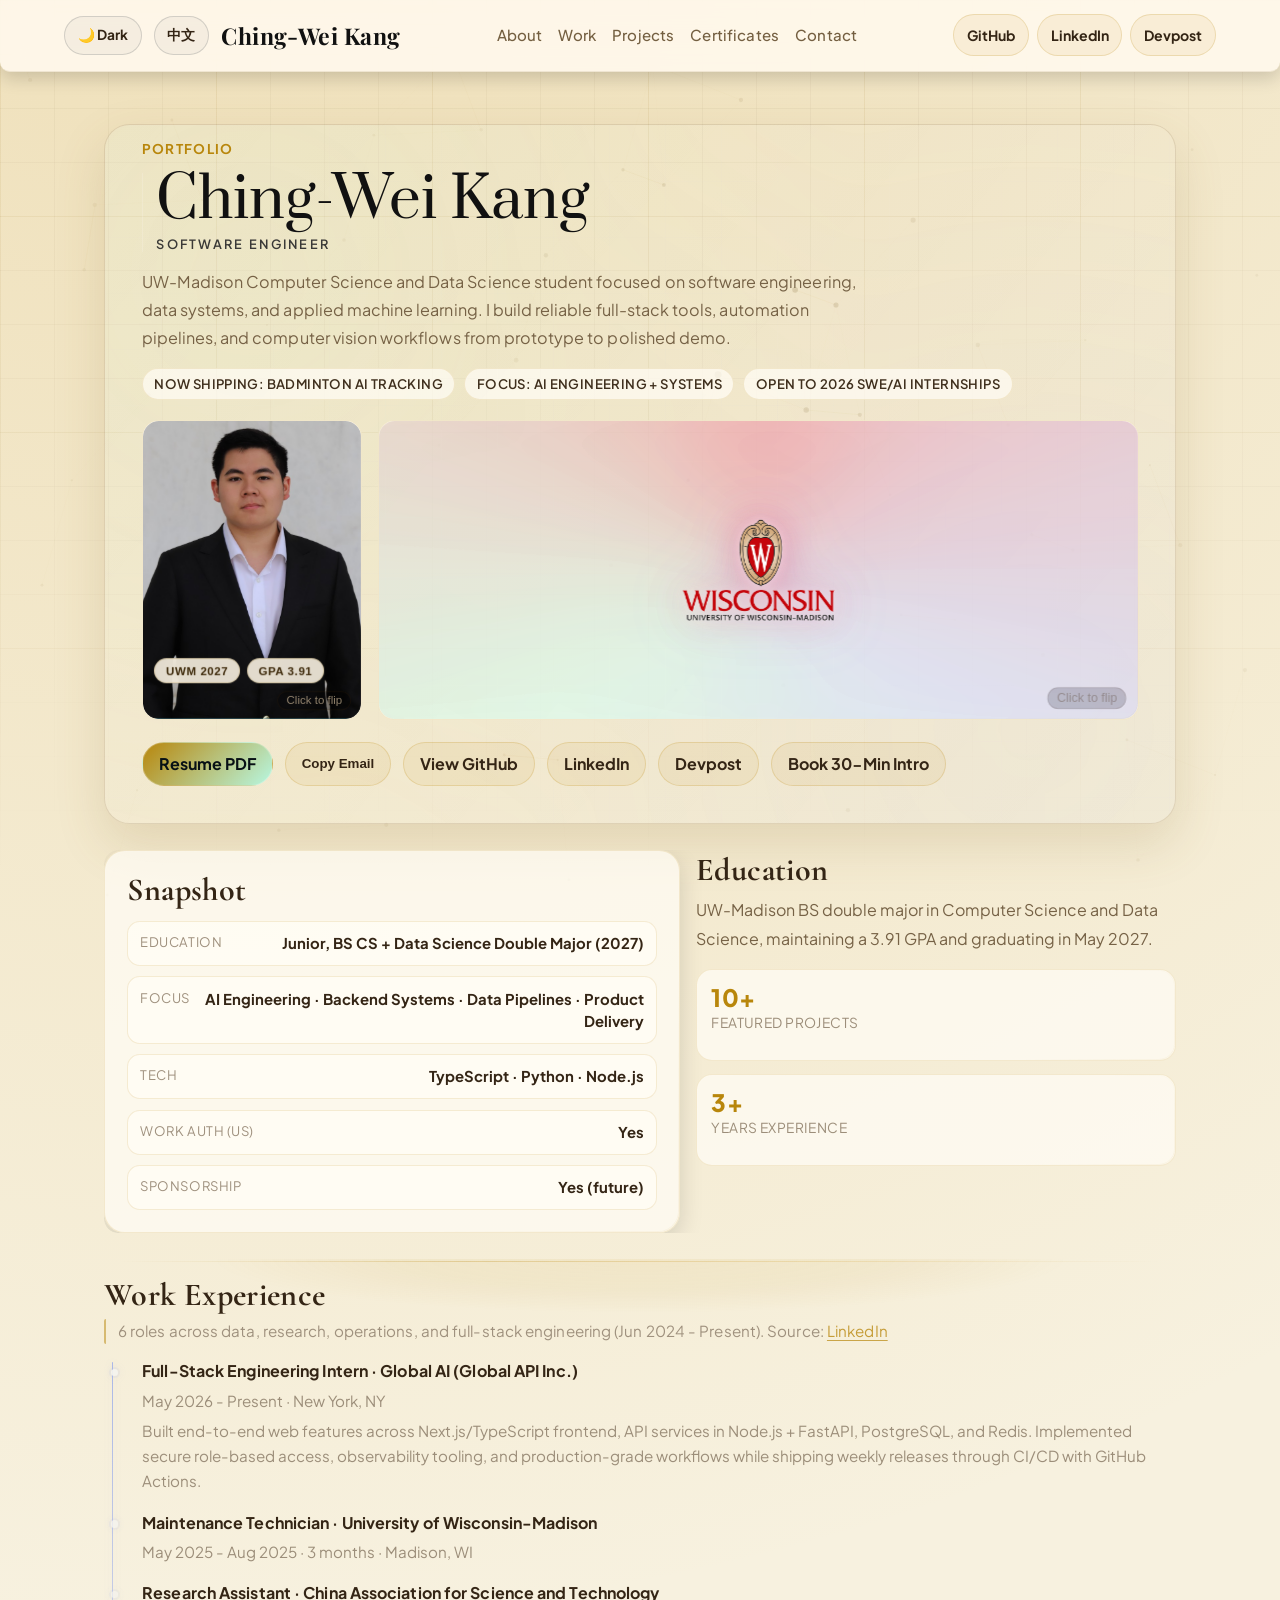
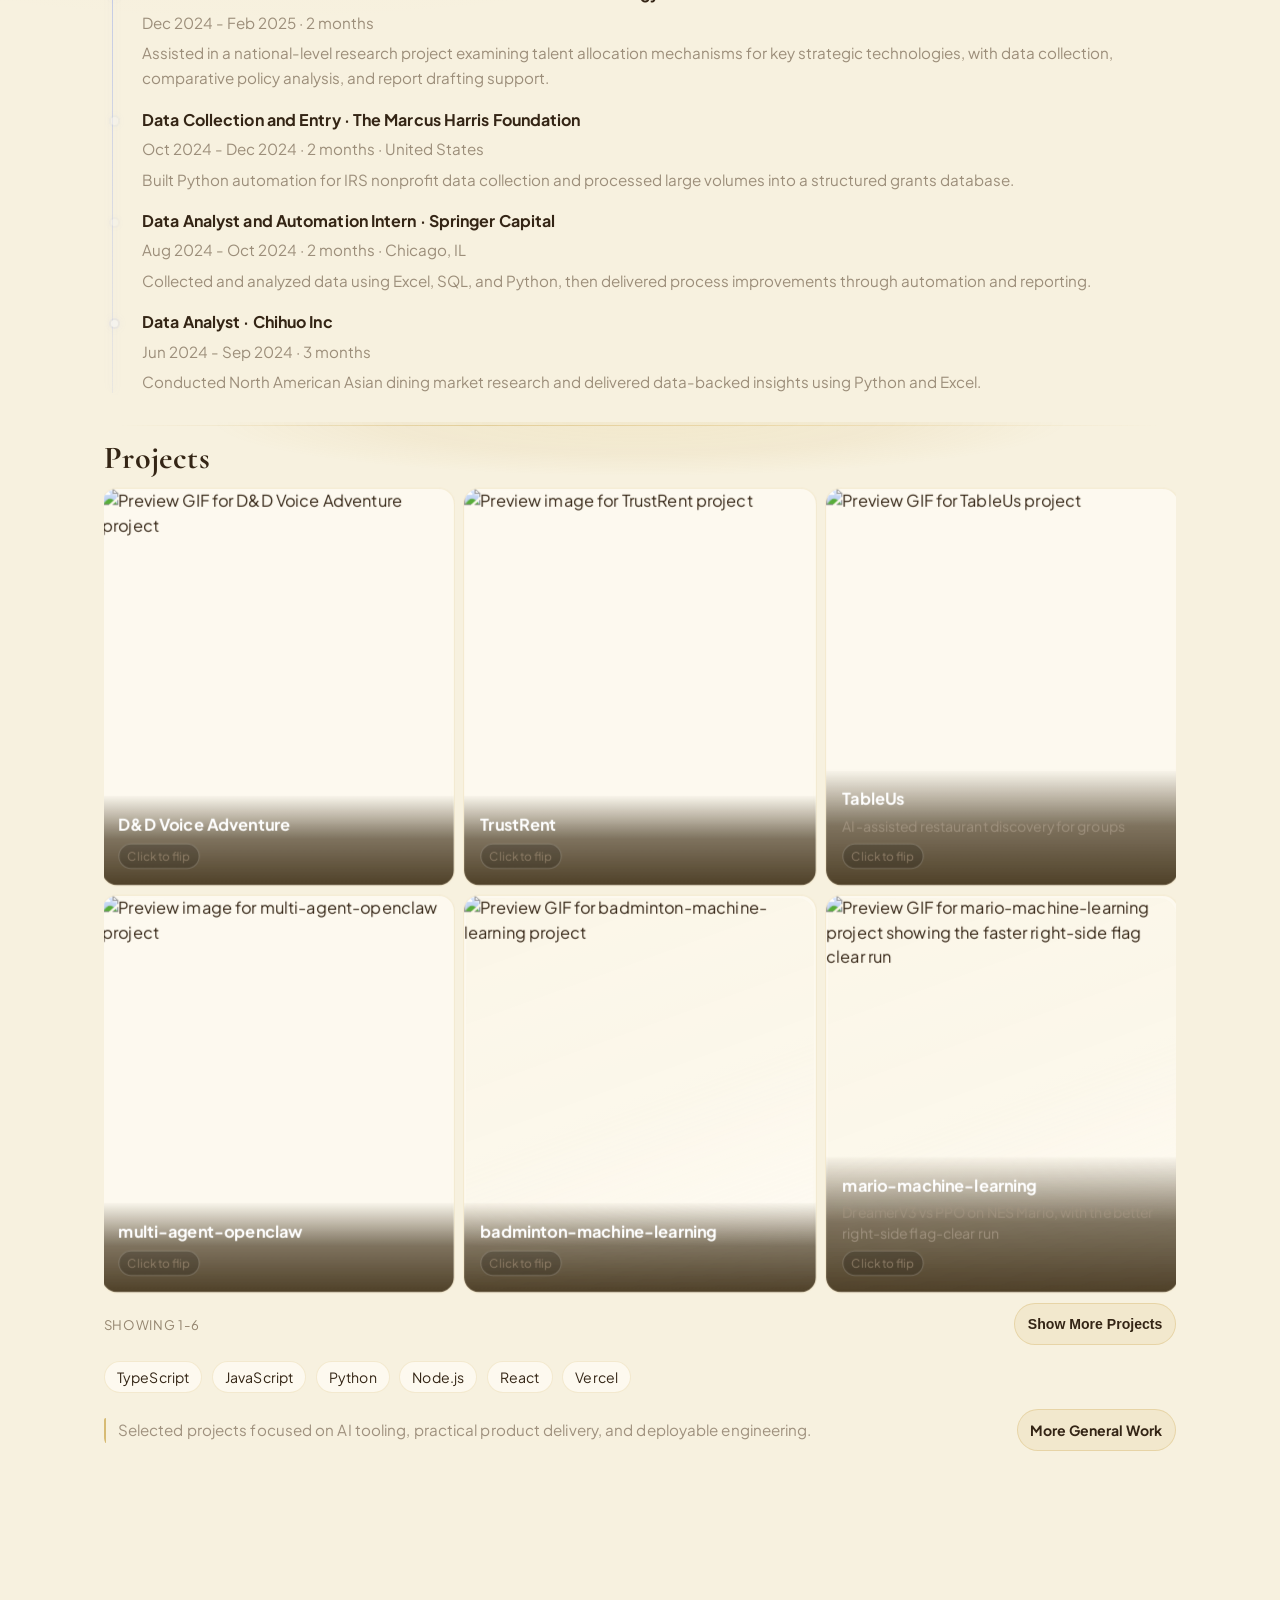
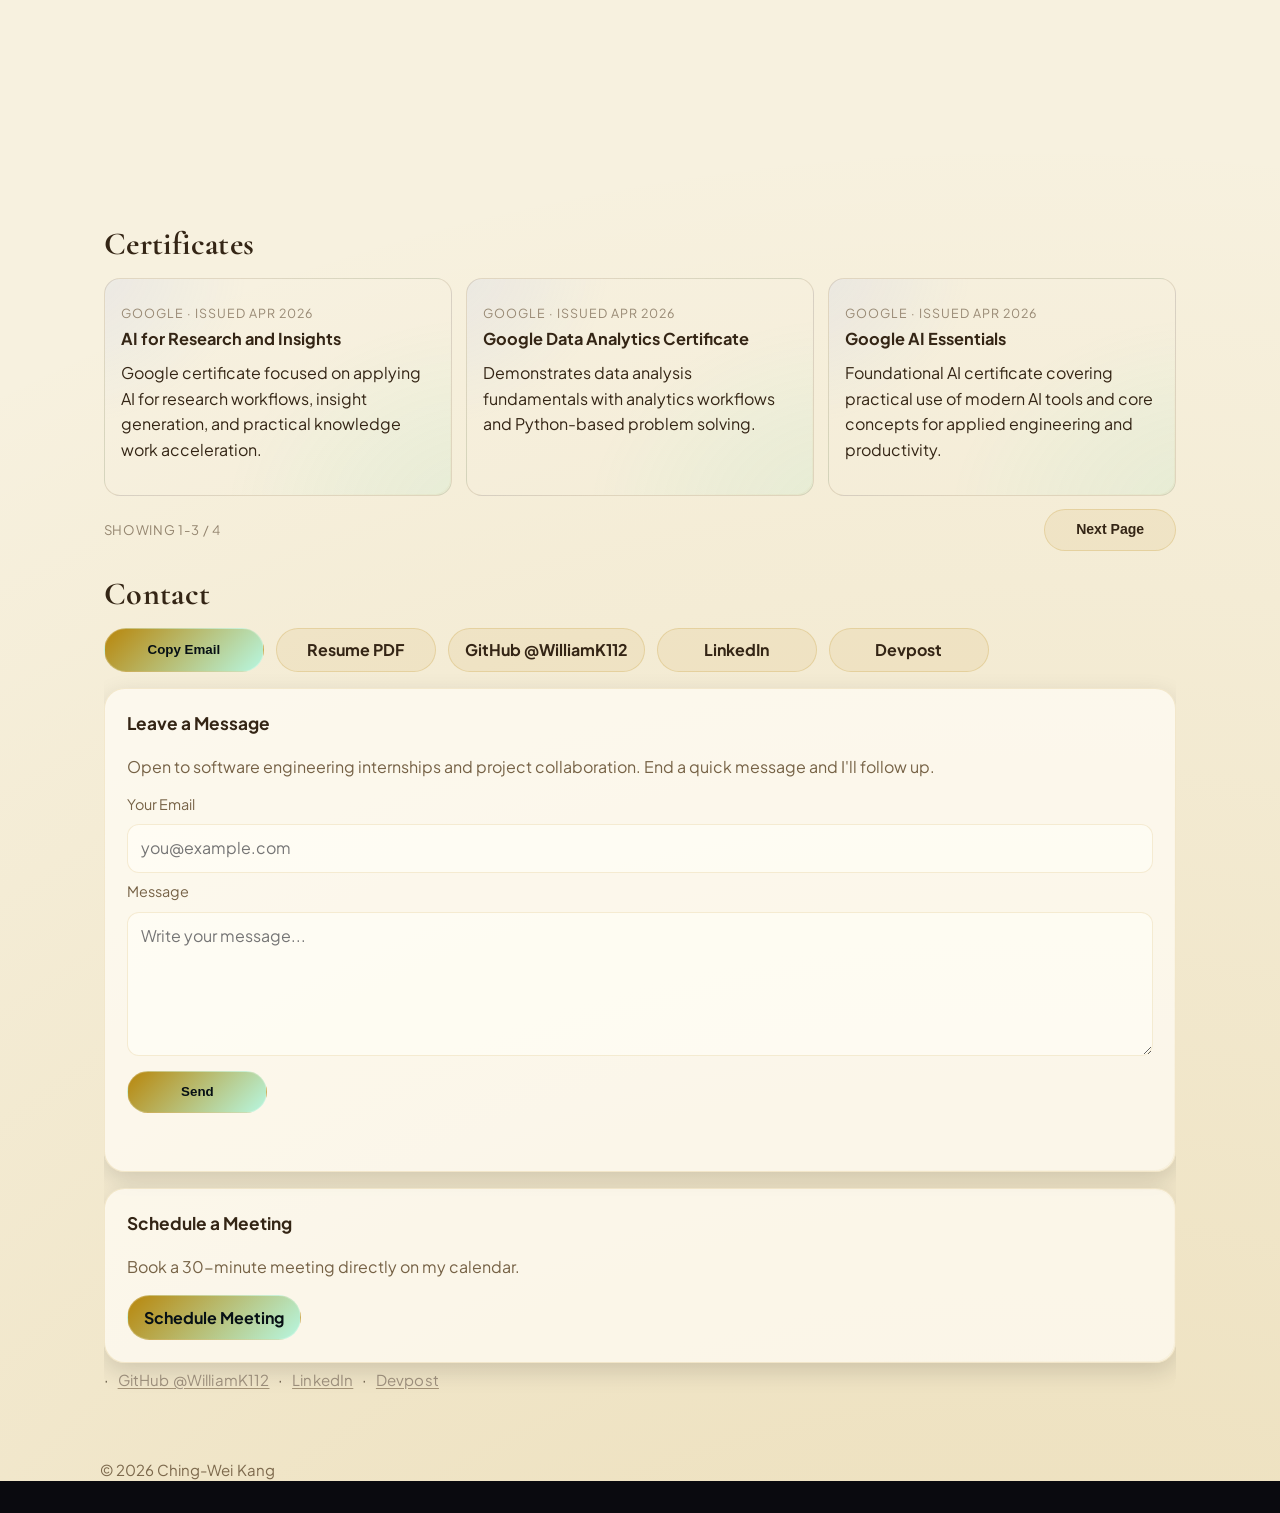
==== index.html @ 1c98747a "fix: remove certificate note" ====
<!DOCTYPE html>
<html lang="en">
<head>
    <meta charset="UTF-8">
    <title>William Kang (Ching-Wei Kang) | Software Engineer | UW-Madison CS + Data Science</title>
    <meta name="viewport" content="width=device-width, initial-scale=1.0">
    <meta name="description" content="Portfolio of William Kang, also known as Ching-Wei Kang, a UW-Madison Computer Science and Data Science student focused on software engineering, data systems, and applied machine learning.">
    <meta name="author" content="William Kang (Ching-Wei Kang)">
    <meta name="robots" content="index,follow">
  <meta property="og:title" content="William Kang (Ching-Wei Kang) | Software Engineer Portfolio">
  <meta property="og:description" content="Software engineering, data systems, applied machine learning, open-source contributions, and recruiter-friendly portfolio highlights.">
  <meta property="og:type" content="website">
  <meta property="og:url" content="https://williamkang.com/">
  <meta name="twitter:card" content="summary_large_image">
  <meta name="twitter:title" content="William Kang (Ching-Wei Kang) | Software Engineer Portfolio">
  <meta name="twitter:description" content="UW-Madison CS + Data Science student focused on software engineering, data systems, and applied machine learning.">
  <script>
    (function redirectLegacyDomain() {
      const host = window.location.hostname;
      if (host === 'william-kang-site.vercel.app' || host === 'www.william-kang-site.vercel.app') {
        const target = 'https://williamkang.com' + window.location.pathname + window.location.search + window.location.hash;
        if (window.location.href !== target) {
          window.location.replace(target);
        }
      }
    })();
  </script>
  <link rel="canonical" href="https://williamkang.com/">
    <link rel="preconnect" href="https://fonts.googleapis.com">
    <link rel="preconnect" href="https://fonts.gstatic.com" crossorigin>
    <link href="https://fonts.googleapis.com/css2?family=Cormorant+Garamond:wght@600;700&family=Plus+Jakarta+Sans:wght@400;500;700&family=Prata&family=Playfair+Display:wght@600;700&display=swap" rel="stylesheet">
    <link rel="stylesheet" href="styles.css?v=signal-field-1">
    <script defer src="script.js?v=signal-field-1"></script>
</head>
<body>
    <div class="noise" aria-hidden="true"></div>
    <canvas id="portfolio-signal-field" aria-hidden="true"></canvas>
    <div class="cursor-light" data-cursor-light aria-hidden="true"></div>
    <div class="bg-orb bg-orb-1" aria-hidden="true"></div>
    <div class="bg-orb bg-orb-2" aria-hidden="true"></div>
    <div class="entry-mask-intro" data-entry-intro aria-hidden="true">
        <div class="entry-mask-title-wrap">
            <span class="entry-mask-title entry-mask-title-full">Ching-Wei Kang</span>
            <span class="entry-mask-gate entry-mask-gate-right" aria-hidden="true"></span>
        </div>
    </div>

    <a href="#main" class="skip-link" data-i18n="skipLinkText">Skip to main content</a>

    <header class="topbar">
        <div class="topbar-left">
            <button class="theme-toggle" type="button" data-theme-toggle aria-pressed="false" aria-label="Switch to light mode" data-i18n="themeLight">☀️ Light</button>
            <button class="lang-toggle" type="button" data-lang-toggle aria-pressed="false" aria-label="Switch to Chinese" data-i18n="langButtonText">中文</button>
            <span class="brand" data-i18n="brandName">Ching-Wei Kang</span>
        </div>
        <nav>
            <a href="#about" data-i18n="navAbout">About</a>
            <a href="#work" data-i18n="navWork">Work</a>
            <a href="#projects" data-i18n="navProjects">Projects</a>
            <a href="#certificates" data-i18n="navCertificates">Certificates</a>
            <a href="#contact" data-i18n="navContact">Contact</a>
        </nav>
        <div class="top-actions">
            <a href="https://github.com/WilliamK112" class="btn btn-sm btn-ghost" target="_blank" rel="noopener noreferrer" data-i18n="topGitHub">GitHub</a>
            <a href="https://www.linkedin.com/in/kcw2027/" class="btn btn-sm btn-ghost" target="_blank" rel="noopener noreferrer" data-i18n="topLinkedIn">LinkedIn</a>
            <a href="https://devpost.com/ckang53" class="btn btn-sm btn-ghost" target="_blank" rel="noopener noreferrer" data-i18n="topDevpost">Devpost</a>
        </div>
    </header>

    <main id="main">
        <section id="hero" class="hero">
            <p class="eyebrow" data-i18n="heroEyebrow">Portfolio</p>
            <h1 class="hero-heading">
                <span class="hero-name" data-i18n="heroName">Ching-Wei Kang</span>
                <span class="hero-role" data-i18n="heroRole">Software Engineer</span>
            </h1>
            <p class="lead" data-i18n="heroLead">UW-Madison Computer Science and Data Science student focused on software engineering, data systems, and applied machine learning. I build reliable full-stack tools, automation pipelines, and computer vision workflows from prototype to polished demo.</p>
            <div class="signal-bar" aria-label="Current engineering focus">
                <span data-i18n="heroSignal1">Now Shipping: Badminton AI Tracking</span>
                <span data-i18n="heroSignal2">Focus: AI Engineering + Systems</span>
                <span data-i18n="heroSignal3">Open to 2026 SWE/AI Internships</span>
            </div>
            <div class="hero-visuals">
                <figure class="portrait-frame">
                    <button class="profile-flip-card" type="button" data-flip-card aria-pressed="false" aria-label="Flip to view personal information">
                        <div class="profile-flip-inner">
                            <div class="profile-flip-face profile-flip-front">
                                <img src="assets/William_Kang-9c2f39ca-aa59-4956-8969-b7e0fa9d303a.png" alt="Portrait of Ching-Wei Kang in a black suit">
                                <div class="profile-front-badge" aria-hidden="true">
                                    <span data-i18n="profileMiniTagSchool">UWM 2027</span>
                                    <span data-i18n="profileMiniTagGpa">GPA 3.91</span>
                                </div>
                                <span class="profile-flip-hint" data-i18n="flipHint">Click to flip</span>
                            </div>
                            <div class="profile-flip-face profile-flip-back">
                                <strong class="profile-mini-title" data-i18n="profileSnapshotTitle">Personal Snapshot</strong>
                                <span class="profile-mini-line" data-i18n="profileName">Ching-Wei (William) Kang</span>
                                <span class="profile-mini-line" data-i18n="profileSchool">Junior, UW-Madison</span>
                                <span class="profile-mini-line" data-i18n="profileDegree">BS Computer Science + Data Science (Double Major)</span>
                                <span class="profile-mini-line" data-i18n="profileGraduation">Expected graduation: May 2027</span>
                                <span class="profile-mini-line" data-i18n="profileGpa">GPA: 3.91</span>
                                <span class="profile-mini-line" data-i18n="profileFocus">Focus: AI, backend, and data systems</span>
                                <a class="profile-mini-link" href="https://www.instagram.com/williamkangcw/" target="_blank" rel="noopener noreferrer" data-i18n="profileMiniInstagram">Instagram: @williamkangcw</a>
                            </div>
                        </div>
                    </button>
                </figure>
                <figure class="uw-logo-showcase" aria-label="University of Wisconsin-Madison logo">
                    <button class="uw-flip-card" id="uw-flip-card" type="button" data-flip-card aria-pressed="false" aria-label="Flip to view UW-Madison CS highlights">
                        <div class="uw-flip-inner">
                            <div class="uw-flip-face uw-flip-front">
                                <div class="uw-logo-glow" aria-hidden="true"></div>
                                <img src="assets/wisconsin_logo_transparent_only_W_white-dc13339c-e36a-4f86-85ca-242fa3512993.png" alt="University of Wisconsin-Madison logo">
                                <span class="uw-flip-hint" data-i18n="flipHint">Click to flip</span>
                            </div>
                            <div class="uw-flip-face uw-flip-back">
                                <strong class="uw-mini-title" data-i18n="uwMiniTitle">UW-Madison CS Edge</strong>
                                <span class="uw-mini-standing" data-i18n="uwMiniStanding">I am a junior undergraduate at UW-Madison.</span>
                                <span class="uw-mini-ranks">
                                    <span data-i18n="uwRankOverall">#16 Overall CS</span>
                                    <span data-i18n="uwRankPublic">#9 Public CS</span>
                                    <span data-i18n="uwRankSystems">#6 Systems</span>
                                    <span data-i18n="uwRankLanguages">#15 Programming Languages</span>
                                    <span data-i18n="uwRankAI">#23 Artificial Intelligence</span>
                                </span>
                                <span class="uw-mini-points">
                                    <span data-i18n="uwPointSystems">Strong systems depth + research culture.</span>
                                    <span data-i18n="uwPointExecution">Practical engineering execution with rigorous CS training.</span>
                                </span>
                                <a class="uw-mini-source" href="https://news.wisc.edu/uw-rises-to-36th-overall-12th-among-publics-in-u-s-news-rankings/" target="_blank" rel="noopener noreferrer" data-i18n="uwSource">U.S. News + UW CS + CSRankings (UW source)</a>
                            </div>
                        </div>
                    </button>
                </figure>
            </div>
            <div class="hero-cta">
                <a href="assets/Ching-Wei-Kang-Resume.pdf" class="btn" target="_blank" rel="noopener noreferrer" data-i18n="ctaResume">Resume PDF</a>
                <button type="button" class="btn btn-ghost copy-email-btn" data-copy-email="ckang53@wisc.edu" data-i18n="ctaEmail">Copy Email</button>
                <a href="https://github.com/WilliamK112" class="btn btn-ghost" target="_blank" rel="noopener noreferrer" data-i18n="ctaGithub">View GitHub</a>
                <a href="https://www.linkedin.com/in/kcw2027/" class="btn btn-ghost" target="_blank" rel="noopener noreferrer" data-i18n="ctaLinkedIn">LinkedIn</a>
                <a href="https://devpost.com/ckang53" class="btn btn-ghost" target="_blank" rel="noopener noreferrer" data-i18n="ctaDevpost">Devpost</a>
                <a href="https://calendly.com/ckang53-wisc/30min" class="btn btn-ghost" target="_blank" rel="noopener noreferrer" data-i18n="ctaBook">Book 30-Min Intro</a>
            </div>
        </section>

        <section id="about" class="grid-2">
            <article class="card">
                <h2 data-i18n="snapshotTitle">Snapshot</h2>
                <div class="recruiter-snapshot">
                    <ul>
                        <li><span data-i18n="snapshotEducationLabel">Education</span><strong data-i18n="snapshotEducationValue">Junior, BS CS + Data Science Double Major (2027)</strong></li>
                        <li><span data-i18n="snapshotFocusLabel">Focus</span><strong data-i18n="snapshotFocusValue">AI Engineering · Backend Systems · Data Pipelines · Product Delivery</strong></li>
                        <li><span data-i18n="snapshotTechLabel">Tech</span><strong data-i18n="snapshotTechValue">TypeScript · Python · Node.js</strong></li>
                        <li><span data-i18n="snapshotAuthLabel">Work Auth (US)</span><strong data-i18n="snapshotAuthValue">Yes</strong></li>
                        <li><span data-i18n="snapshotSponsorLabel">Sponsorship</span><strong data-i18n="snapshotSponsorValue">Yes (future)</strong></li>
                    </ul>
                </div>
            </article>
            <div>
                <article class="card education-card">
                    <h2 data-i18n="educationTitle">Education</h2>
                    <p data-i18n="educationDesc">UW-Madison BS double major in Computer Science and Data Science, maintaining a 3.91 GPA and graduating in May 2027.</p>
                </article>
                <div class="stats">
                    <div>
                        <p class="big">10+</p>
                        <p class="label" data-i18n="statsProjects">Featured Projects</p>
                    </div>
                    <div>
                        <p class="big">3+</p>
                        <p class="label" data-i18n="statsExperience">Years Experience</p>
                    </div>
                </div>
            </div>
        </section>

        <section id="work">
                <h2 data-i18n="workTitle">Work Experience</h2>
                <p class="section-note"><span data-i18n="workNotePrefix">6 roles across data, research, operations, and full-stack engineering (Jun 2024 - Present). Source:</span> <a href="https://www.linkedin.com/in/kcw2027/" target="_blank" rel="noopener noreferrer" data-i18n="workNoteLink">LinkedIn</a></p>
                <ul class="timeline">
                    <li>
                        <h3 data-i18n="work1Title">Full-Stack Engineering Intern · Global AI (Global API Inc.)</h3>
                        <p data-i18n="work1Period">May 2026 - Present · New York, NY</p>
                        <p data-i18n="work1Desc">Built end-to-end web features across Next.js/TypeScript frontend, API services in Node.js + FastAPI, PostgreSQL, and Redis. Implemented secure role-based access, observability tooling, and production-grade workflows while shipping weekly releases through CI/CD with GitHub Actions.</p>
                    </li>
                    <li>
                        <h3 data-i18n="work2Title">Maintenance Technician · University of Wisconsin-Madison</h3>
                        <p data-i18n="work2Period">May 2025 - Aug 2025 · 3 months · Madison, WI</p>
                    </li>
                    <li>
                        <h3 data-i18n="work3Title">Research Assistant · China Association for Science and Technology</h3>
                        <p data-i18n="work3Period">Dec 2024 - Feb 2025 · 2 months</p>
                        <p data-i18n="work3Desc">Assisted in a national-level research project examining talent allocation mechanisms for key strategic technologies, with data collection, comparative policy analysis, and report drafting support.</p>
                    </li>
                    <li>
                        <h3 data-i18n="work4Title">Data Collection and Entry · The Marcus Harris Foundation</h3>
                        <p data-i18n="work4Period">Oct 2024 - Dec 2024 · 2 months · United States</p>
                        <p data-i18n="work4Desc">Built Python automation for IRS nonprofit data collection and processed large volumes into a structured grants database.</p>
                    </li>
                    <li>
                        <h3 data-i18n="work5Title">Data Analyst and Automation Intern · Springer Capital</h3>
                        <p data-i18n="work5Period">Aug 2024 - Oct 2024 · 2 months · Chicago, IL</p>
                        <p data-i18n="work5Desc">Collected and analyzed data using Excel, SQL, and Python, then delivered process improvements through automation and reporting.</p>
                    </li>
                    <li>
                        <h3 data-i18n="work6Title">Data Analyst · Chihuo Inc</h3>
                        <p data-i18n="work6Period">Jun 2024 - Sep 2024 · 3 months</p>
                        <p data-i18n="work6Desc">Conducted North American Asian dining market research and delivered data-backed insights using Python and Excel.</p>
                    </li>
                </ul>
            </section>

        <section id="projects">
            <h2 data-i18n="projectsTitle">Projects</h2>
            <div class="project-grid" data-project-grid>
                <article class="project-card project-flip-card" data-flip-card aria-pressed="false" aria-label="Flip D&D Voice Adventure project card">
                    <div class="project-flip-inner">
                        <div class="project-flip-face project-flip-front">
                            <img src="https://raw.githubusercontent.com/WilliamK112/dungeons-and-dragons-adventure-voice-version/main/public/Fantasy_Image_Animation_Request.gif?v=3dbf253-cropfix" alt="Preview GIF for D&D Voice Adventure project">
                            <div class="project-flip-overlay">
                                <span class="project-flip-title">D&amp;D Voice Adventure</span>
                                <span class="project-flip-hint" data-i18n="flipHint">Click to see details</span>
                            </div>
                        </div>
                        <div class="project-flip-face project-flip-back">
                            <h3><a href="https://github.com/WilliamK112/dungeons-and-dragons-adventure-voice-version" target="_blank" rel="noopener noreferrer">D&amp;D Voice Adventure</a></h3>
                            <p><strong class="impact" data-i18n="projectTechLabel">Tech:</strong><span data-i18n="project1Tech">Gemini Live, multimodal voice interaction, dynamic visuals.</span><strong class="impact" data-i18n="projectImpactLabel">Impact:</strong><span data-i18n="project1Impact">Delivered a production-style real-time storytelling demo with turn-based gameplay and live agent responses.</span></p>
                            <p class="project-date" data-i18n="project1Date">Last updated: 2026-03-16 16:44 UTC</p>
                            <div class="project-links">
                                <a href="https://dungeons-and-dragons-adventure-voic.vercel.app" target="_blank" rel="noopener noreferrer" data-i18n="projectTryOut">Try Out</a>
                                <a href="https://github.com/WilliamK112/dungeons-and-dragons-adventure-voice-version" target="_blank" rel="noopener noreferrer" data-i18n="projectGitHub">GitHub</a>
                            </div>
                        </div>
                    </div>
                </article>
                <article class="project-card project-flip-card" data-flip-card aria-pressed="false" aria-label="Flip TrustRent project card">
                    <div class="project-flip-inner">
                        <div class="project-flip-face project-flip-front">
                            <img src="https://raw.githubusercontent.com/WilliamK112/Madhacks2025---TrustRent/main/public/Trust2-removebg-preview.png" alt="Preview image for TrustRent project">
                            <div class="project-flip-overlay">
                                <span class="project-flip-title">TrustRent</span>
                                <span class="project-flip-hint" data-i18n="flipHint">Click to see details</span>
                            </div>
                        </div>
                        <div class="project-flip-face project-flip-back">
                            <h3><a href="https://github.com/WilliamK112/Madhacks2025---TrustRent" target="_blank" rel="noopener noreferrer">TrustRent</a></h3>
                            <p><strong class="impact" data-i18n="projectTechLabel">Tech:</strong><span data-i18n="project2Tech">AI document analysis, workflow automation, renter tooling.</span><strong class="impact" data-i18n="projectImpactLabel">Impact:</strong><span data-i18n="project2Impact">Turned lease review and inspection reporting into a faster, more usable rental workflow.</span></p>
                            <p class="project-date" data-i18n="project2Date">Last updated: 2026-03-10 08:50 UTC</p>
                            <div class="project-links">
                                <a href="https://madhacks2025-trustrent.vercel.app" target="_blank" rel="noopener noreferrer" data-i18n="projectTryOut">Try Out</a>
                                <a href="https://github.com/WilliamK112/Madhacks2025---TrustRent" target="_blank" rel="noopener noreferrer" data-i18n="projectGitHub">GitHub</a>
                            </div>
                        </div>
                    </div>
                </article>
                <article class="project-card project-flip-card" data-flip-card aria-pressed="false" aria-label="Flip TableUs project card">
                    <div class="project-flip-inner">
                        <div class="project-flip-face project-flip-front">
                            <img src="https://raw.githubusercontent.com/WilliamK112/TableUs/main/assets/branding/Logo_Reveal_Animation_Request.gif?v=tableus-logo-gif-1" alt="Preview GIF for TableUs project">
                            <div class="project-flip-overlay">
                                <span class="project-flip-title">TableUs</span>
                                <span class="project-flip-subtitle" data-i18n="project3Subtitle">AI-assisted restaurant discovery for groups</span>
                                <span class="project-flip-hint" data-i18n="flipHint">Click to see details</span>
                            </div>
                        </div>
                        <div class="project-flip-face project-flip-back">
                            <h3><a href="https://github.com/WilliamK112/TableUs" target="_blank" rel="noopener noreferrer">TableUs</a></h3>
                            <p><strong class="impact" data-i18n="projectTechLabel">Tech:</strong><span data-i18n="project3Tech">Next.js, React, Python, FastAPI, Google Gemini, Google Maps.</span><strong class="impact" data-i18n="projectImpactLabel">Impact:</strong><span data-i18n="project3Impact">Built an AI restaurant discovery product that turns group preferences, location, and natural-language input into explainable recommendations.</span></p>
                            <p class="project-date" data-i18n="project3Date">Last updated: 2026-04-11</p>
                            <div class="project-links">
                                <a href="https://github.com/WilliamK112/TableUs" target="_blank" rel="noopener noreferrer" data-i18n="projectGitHub">GitHub</a>
                            </div>
                        </div>
                    </div>
                </article>
                <article class="project-card project-flip-card" data-flip-card aria-pressed="false" aria-label="Flip multi-agent-openclaw project card">
                    <div class="project-flip-inner">
                        <div class="project-flip-face project-flip-front">
                            <img src="https://raw.githubusercontent.com/WilliamK112/multi-agent-openclaw/main/Demo%20pictures/Workflow%201.png" alt="Preview image for multi-agent-openclaw project">
                            <div class="project-flip-overlay">
                                <span class="project-flip-title">multi-agent-openclaw</span>
                                <span class="project-flip-hint" data-i18n="flipHint">Click to see details</span>
                            </div>
                        </div>
                        <div class="project-flip-face project-flip-back">
                            <h3><a href="https://github.com/WilliamK112/multi-agent-openclaw" target="_blank" rel="noopener noreferrer">multi-agent-openclaw</a></h3>
                            <p><strong class="impact" data-i18n="projectTechLabel">Tech:</strong><span data-i18n="project4Tech">multi-agent orchestration, desktop workflows, research tooling.</span><strong class="impact" data-i18n="projectImpactLabel">Impact:</strong><span data-i18n="project4Impact">Enabled coordinated agent pipelines for practical research and writing tasks beyond single-prompt demos.</span></p>
                            <p class="project-date" data-i18n="project4Date">Last updated: 2026-03-14 07:55 UTC</p>
                            <div class="project-links">
                                <a href="https://multi-agent-openclaw-amber.vercel.app" target="_blank" rel="noopener noreferrer" data-i18n="projectTryOut">Try Out</a>
                                <a href="https://github.com/WilliamK112/multi-agent-openclaw" target="_blank" rel="noopener noreferrer" data-i18n="projectGitHub">GitHub</a>
                            </div>
                        </div>
                    </div>
                </article>
                <article class="project-featured project-card project-flip-card" data-flip-card aria-pressed="false" aria-label="Flip badminton-matching-learning project card">
                    <div class="project-flip-inner">
                        <div class="project-flip-face project-flip-front">
                            <img src="https://raw.githubusercontent.com/WilliamK112/badminton-machine-learning/main/demo/gif/badminton_github_long.gif?v=loopfix-1" alt="Preview GIF for badminton-machine-learning project">
                            <div class="project-flip-overlay">
                                <span class="project-flip-title">badminton-machine-learning</span>
                                <span class="project-flip-hint" data-i18n="flipHint">Click to see details</span>
                            </div>
                        </div>
                        <div class="project-flip-face project-flip-back">
                            <h3><a href="https://github.com/WilliamK112/badminton-machine-learning" target="_blank" rel="noopener noreferrer">badminton-machine-learning</a></h3>
                            <p><strong class="impact" data-i18n="projectTechLabel">Tech:</strong><span data-i18n="project5Tech">Python, computer vision, player tracking, pose overlays, shuttle recovery.</span><strong class="impact" data-i18n="projectImpactLabel">Impact:</strong><span data-i18n="project5Impact">Produced stable 2-player badminton visualizations and demo-ready match analysis outputs with more impressive visual storytelling.</span></p>
                            <p class="project-date" data-i18n="project5Date">Last updated: 2026-03-27</p>
                            <div class="project-links">
                                <a href="https://github.com/WilliamK112/badminton-machine-learning" target="_blank" rel="noopener noreferrer" data-i18n="projectGitHub">GitHub</a>
                            </div>
                        </div>
                    </div>
                </article>
                <article class="project-featured project-card project-flip-card" data-flip-card aria-pressed="false" aria-label="Flip mario-machine-learning project card">
                    <div class="project-flip-inner">
                        <div class="project-flip-face project-flip-front">
                            <img src="https://raw.githubusercontent.com/WilliamK112/mario-machine-learning/main/docs/mario_ppo_shortest_flag_run.gif" alt="Preview GIF for mario-machine-learning project showing the faster right-side flag clear run">
                            <div class="project-flip-overlay">
                                <span class="project-flip-title">mario-machine-learning</span>
                                <span class="project-flip-subtitle" data-i18n="project6Subtitle">DreamerV3 vs PPO on NES Mario, with the better right-side flag-clear run</span>
                                <span class="project-flip-hint" data-i18n="flipHint">Click to see details</span>
                            </div>
                        </div>
                        <div class="project-flip-face project-flip-back">
                            <h3><a href="https://github.com/WilliamK112/mario-machine-learning" target="_blank" rel="noopener noreferrer">mario-machine-learning</a></h3>
                            <p><strong class="impact" data-i18n="projectTechLabel">Tech:</strong><span data-i18n="project6Tech">Python, reinforcement learning, DreamerV3, PPO, experiment diagnostics.</span><strong class="impact" data-i18n="projectImpactLabel">Impact:</strong><span data-i18n="project6Impact">Benchmarked two RL approaches on Super Mario Bros 1-1, documented the full engineering journey, and shipped a PPO baseline that can clear the level with the stronger right-side run shown on the card.</span></p>
                            <p class="project-date" data-i18n="project6Date">Last updated: 2026-04-27 08:33 UTC</p>
                            <div class="project-links">
                                <a href="https://raw.githubusercontent.com/WilliamK112/mario-machine-learning/main/docs/mario_ppo_shortest_flag_run.mp4" target="_blank" rel="noopener noreferrer" data-i18n="project6BestRun">Best Run MP4</a>
                                <a href="https://github.com/WilliamK112/mario-machine-learning" target="_blank" rel="noopener noreferrer" data-i18n="projectGitHub">GitHub</a>
                            </div>
                        </div>
                    </div>
                </article>
                <article class="project-card project-flip-card" data-flip-card aria-pressed="false" aria-label="Flip bci-mvp project card">
                    <div class="project-flip-inner">
                        <div class="project-flip-face project-flip-front bci-mvp-front-face">
                            <img class="bci-mvp-front-art" src="https://raw.githubusercontent.com/WilliamK112/bci-mvp/main/assets/readme_banner.svg" alt="Preview image for bci-mvp project">
                            <div class="project-flip-overlay">
                                <span class="project-flip-title">bci-mvp</span>
                                <span class="project-flip-subtitle" data-i18n="project7Subtitle">Real-time neural signal visualization MVP</span>
                                <span class="project-flip-hint" data-i18n="flipHint">Click to see details</span>
                            </div>
                        </div>
                        <div class="project-flip-face project-flip-back">
                            <h3><a href="https://github.com/WilliamK112/bci-mvp" target="_blank" rel="noopener noreferrer">bci-mvp</a></h3>
                            <p><strong class="impact" data-i18n="projectTechLabel">Tech:</strong><span data-i18n="project7Tech">Python, Streamlit, real-time signal pipelines, interactive visualization.</span><strong class="impact" data-i18n="projectImpactLabel">Impact:</strong><span data-i18n="project7Impact">Built an end-to-end brain-computer-interface MVP to process, inspect, and present neural signals for applied ML prototyping.</span></p>
                            <p class="project-date" data-i18n="project7Date">Last updated: 2026-04</p>
                            <div class="project-links">
                                <a href="https://github.com/WilliamK112/bci-mvp" target="_blank" rel="noopener noreferrer" data-i18n="projectGitHub">GitHub</a>
                            </div>
                        </div>
                    </div>
                </article>
                <article class="project-card project-flip-card" data-flip-card aria-pressed="false" aria-label="Flip prompttrace project card">
                    <div class="project-flip-inner">
                        <div class="project-flip-face project-flip-front">
                            <img src="https://raw.githubusercontent.com/WilliamK112/prompttrace/main/1.png" alt="Preview image for prompttrace project">
                            <div class="project-flip-overlay">
                                <span class="project-flip-title">prompttrace</span>
                                <span class="project-flip-hint" data-i18n="flipHint">Click to see details</span>
                            </div>
                        </div>
                        <div class="project-flip-face project-flip-back">
                            <h3><a href="https://github.com/WilliamK112/prompttrace" target="_blank" rel="noopener noreferrer">prompttrace</a></h3>
                            <p><strong class="impact" data-i18n="projectTechLabel">Tech:</strong><span data-i18n="project8Tech">LLM tracing, latency logging, cost analytics.</span><strong class="impact" data-i18n="projectImpactLabel">Impact:</strong><span data-i18n="project8Impact">Made experiments easier to debug and optimize with visibility into failures, latency, and spend.</span></p>
                            <p class="project-date" data-i18n="project8Date">Last updated: 2026-03-16 15:33 UTC</p>
                            <div class="project-links">
                                <a href="https://github.com/WilliamK112/prompttrace" target="_blank" rel="noopener noreferrer" data-i18n="projectGitHub">GitHub</a>
                            </div>
                        </div>
                    </div>
                </article>
                <article class="project-card project-flip-card" data-flip-card aria-pressed="false" aria-label="Flip llm-fit project card">
                    <div class="project-flip-inner">
                        <div class="project-flip-face project-flip-front project-flip-placeholder llmfit-placeholder">
                            <div class="project-flip-overlay">
                                <span class="project-flip-title">llm-fit</span>
                                <span class="project-flip-subtitle">Can my laptop run this model?</span>
                                <span class="project-flip-hint" data-i18n="flipHint">Click to see details</span>
                            </div>
                        </div>
                        <div class="project-flip-face project-flip-back">
                            <h3><a href="https://github.com/WilliamK112/llm-fit" target="_blank" rel="noopener noreferrer">llm-fit</a></h3>
                            <p><strong class="impact" data-i18n="projectTechLabel">Tech:</strong><span data-i18n="project9Tech">local LLM hardware fit estimation, command generation.</span><strong class="impact" data-i18n="projectImpactLabel">Impact:</strong><span data-i18n="project9Impact">Helped users quickly translate device constraints into runnable model choices and commands.</span></p>
                            <p class="project-date" data-i18n="project9Date">Last updated: 2026-03-18 04:22 UTC</p>
                            <div class="project-links">
                                <a href="https://github.com/WilliamK112/llm-fit" target="_blank" rel="noopener noreferrer" data-i18n="projectGitHub">GitHub</a>
                            </div>
                        </div>
                    </div>
                </article>
                <article class="project-card project-flip-card" data-flip-card aria-pressed="false" aria-label="Flip ClawWork-personal project card">
                    <div class="project-flip-inner">
                        <div class="project-flip-face project-flip-front project-flip-placeholder clawwork-placeholder">
                            <div class="project-flip-overlay">
                                <span class="project-flip-title">ClawWork-personal</span>
                                <span class="project-flip-subtitle" data-i18n="project10Subtitle">AI coworker + paper-trading ops dashboard</span>
                                <span class="project-flip-hint" data-i18n="flipHint">Click to see details</span>
                            </div>
                        </div>
                        <div class="project-flip-face project-flip-back">
                            <h3><a href="https://github.com/WilliamK112/ClawWork-personal" target="_blank" rel="noopener noreferrer">ClawWork-personal</a></h3>
                            <p><strong class="impact" data-i18n="projectTechLabel">Tech:</strong><span data-i18n="project10Tech">benchmarking, economic tracking, operations dashboarding.</span><strong class="impact" data-i18n="projectImpactLabel">Impact:</strong><span data-i18n="project10Impact">Combined AI coworker workflows and paper-trading operations into one production-oriented interface.</span></p>
                            <p class="project-date" data-i18n="project10Date">Last updated: 2026-03-19 10:10 UTC</p>
                            <div class="project-links">
                                <a href="https://github.com/WilliamK112/ClawWork-personal" target="_blank" rel="noopener noreferrer" data-i18n="projectGitHub">GitHub</a>
                            </div>
                        </div>
                    </div>
                </article>
            </div>
            <div class="projects-controls" data-projects-controls>
                <span class="projects-page-indicator" data-project-indicator data-i18n="projectsIndicator">Showing 1-6</span>
                <button class="btn btn-ghost btn-sm project-more-btn" type="button" data-project-more data-i18n="projectsMore">Show More Projects</button>
            </div>
            <div class="pill-row">
                <span>TypeScript</span>
                <span>JavaScript</span>
                <span>Python</span>
                <span>Node.js</span>
                <span>React</span>
                <span>Vercel</span>
            </div>
            <div class="projects-more-work">
                <p class="section-note" data-i18n="projectsNote">Selected projects focused on AI tooling, practical product delivery, and deployable engineering.</p>
                <a href="https://linktr.ee/WilliamKangCW" class="btn btn-ghost btn-sm" target="_blank" rel="noopener noreferrer" title="more general work" data-i18n="ctaMore">More General Work</a>
            </div>
        </section>

        <section id="open-source" class="card open-source-section">
            <div class="section-heading-row">
                <div>
                    <h2 data-i18n="openSourceTitle">Open Source PRs</h2>
                    <p class="section-note" data-i18n="openSourceNote">Verified merged PRs across major open-source projects including GitHub, Docker, Microsoft, NVIDIA, Meta tooling, and developer infrastructure. Each link points to a confirmed merged pull request.</p>
                </div>
                <a class="btn btn-sm btn-ghost" href="https://github.com/pulls?q=is%3Apr+author%3AWilliamK112+is%3Amerged" target="_blank" rel="noopener noreferrer" data-i18n="openSourceMore">View More PRs</a>
            </div>
            <div class="pill-row">
                <span data-i18n="openSourceMerged">Verified merged PRs</span>
                <span data-i18n="openSourceActive">No pending links</span>
                <span data-i18n="openSourceWorkflow">Real maintainer review + CI workflows</span>
            </div>
            <div class="open-source-grid">
                <a class="open-source-chip open-source-chip-enterprise" href="https://github.com/github/docs/pull/43969" target="_blank" rel="noopener noreferrer">GitHub Docs</a>
                <a class="open-source-chip open-source-chip-enterprise" href="https://github.com/docker/cli/pull/6957" target="_blank" rel="noopener noreferrer">Docker CLI</a>
                <a class="open-source-chip open-source-chip-enterprise" href="https://github.com/microsoft/apm/pull/1821" target="_blank" rel="noopener noreferrer">Microsoft APM</a>
                <a class="open-source-chip open-source-chip-enterprise" href="https://github.com/NVIDIA/NemoClaw/pull/1794" target="_blank" rel="noopener noreferrer">NVIDIA NemoClaw</a>
                <a class="open-source-chip" href="https://github.com/facebook/install-dotslash/pull/16" target="_blank" rel="noopener noreferrer">Meta DotSlash</a>
                <a class="open-source-chip" href="https://github.com/yamadashy/repomix/pull/1649" target="_blank" rel="noopener noreferrer">Repomix</a>
                <a class="open-source-chip" href="https://github.com/alumnium-hq/alumnium/pull/395" target="_blank" rel="noopener noreferrer">Alumnium</a>
            </div>
        </section>

        <section id="certificates">
            <h2 data-i18n="certificatesTitle">Certificates</h2>
            <div class="certificate-grid" data-certificate-grid>
                <article class="certificate-card" data-certificate-card>
                <p class="certificate-meta" data-i18n="certificate1Meta">Google · Issued Apr 2026</p>
                <h3 data-i18n="certificate1Title">AI for Research and Insights</h3>
                <p data-i18n="certificate1Desc">Google certificate focused on applying AI for research workflows, insight generation, and practical knowledge work acceleration.</p>
                </article>
                <article class="certificate-card" data-certificate-card>
                <p class="certificate-meta" data-i18n="certificate2Meta">Google · Issued Apr 2026</p>
                <h3 data-i18n="certificate2Title">Google Data Analytics Certificate</h3>
                <p data-i18n="certificate2Desc">Demonstrates data analysis fundamentals with analytics workflows and Python-based problem solving.</p>
                </article>
                <article class="certificate-card" data-certificate-card>
                <p class="certificate-meta" data-i18n="certificate3Meta">Google · Issued Apr 2026</p>
                <h3 data-i18n="certificate3Title">Google AI Essentials</h3>
                <p data-i18n="certificate3Desc">Foundational AI certificate covering practical use of modern AI tools and core concepts for applied engineering and productivity.</p>
                </article>
                <article class="certificate-card" data-certificate-card>
                <p class="certificate-meta" data-i18n="certificate4Meta">Anthropic · Issued Apr 2026 · Expires Dec 2036</p>
                <h3 data-i18n="certificate4Title">Building with the Claude API</h3>
                <p data-i18n="certificate4Desc">Validates practical experience building applications with Anthropic APIs and production-oriented AI integration patterns.</p>
                </article>
                <article class="certificate-card" data-certificate-card>
                <p class="certificate-meta" data-i18n="certificate5Meta">Anthropic · Issued Apr 2026 · Expires Dec 2036</p>
                <h3 data-i18n="certificate5Title">AI Fluency: Framework &amp; Foundations</h3>
                <p data-i18n="certificate5Desc">Focuses on AI frameworks, foundational concepts, and structured understanding of how modern AI systems are built and used.</p>
                </article>
                <article class="certificate-card" data-certificate-card>
                <p class="certificate-meta" data-i18n="certificate6Meta">Anthropic · Issued Apr 2026 · Expires Dec 2036</p>
                <h3 data-i18n="certificate6Title">AI Capabilities and Limitations</h3>
                <p data-i18n="certificate6Desc">Highlights understanding of model strengths, constraints, and practical AI evaluation for real-world engineering decisions.</p>
                </article>
                <article class="certificate-card" data-certificate-card>
                <p class="certificate-meta" data-i18n="certificate7Meta">Anthropic · Issued Apr 2026 · Expires Dec 2036</p>
                <h3 data-i18n="certificate7Title">Claude 101</h3>
                <p data-i18n="certificate7Desc">Introductory Anthropic certification covering Claude workflows, prompting patterns, and agent-oriented practical usage.</p>
                </article>
                <article class="certificate-card" data-certificate-card>
                <p class="certificate-meta" data-i18n="certificate8Meta">Anthropic · Issued Apr 2026 · Expires Dec 2036</p>
                <h3 data-i18n="certificate8Title">Claude with Google Vertex AI</h3>
                <p data-i18n="certificate8Desc">Shows familiarity with deploying and using Claude through Google Vertex AI, including cloud AI integration workflows.</p>
                </article>
            </div>
            <div class="projects-controls">
                <span class="projects-page-indicator" data-certificate-indicator data-i18n="certificatesIndicator">Showing 1-3 / 4</span>
                <button class="btn btn-ghost btn-sm project-more-btn" type="button" data-certificate-more data-i18n="certificatesMore">Next Page</button>
            </div>
        </section>

        <section id="contact" class="contact">
            <h2 data-i18n="contactTitle">Contact</h2>
            <div class="contact-actions">
                <button type="button" class="btn copy-email-btn" data-copy-email="ckang53@wisc.edu" data-i18n="contactEmail">Copy Email</button>
                <a href="assets/Ching-Wei-Kang-Resume.pdf" class="btn btn-ghost" target="_blank" rel="noopener noreferrer" data-i18n="contactResume">Resume PDF</a>
                <a href="https://github.com/WilliamK112" class="btn btn-ghost" target="_blank" rel="noopener noreferrer" data-i18n="contactGitHub">GitHub @WilliamK112</a>
                <a href="https://www.linkedin.com/in/kcw2027/" class="btn btn-ghost" target="_blank" rel="noopener noreferrer" data-i18n="contactLinkedIn">LinkedIn</a>
                <a href="https://devpost.com/ckang53" class="btn btn-ghost" target="_blank" rel="noopener noreferrer" data-i18n="contactDevpost">Devpost</a>
            </div>
            <article class="card message-board">
                <h3 data-i18n="messageTitle">Leave a Message</h3>
                <p data-i18n="messageDesc">Open to software engineering internships and project collaboration. End a quick message and I'll follow up.</p>
                <form class="message-form" novalidate>
                    <label for="sender-email" data-i18n="formEmailLabel">Your Email</label>
                    <input id="sender-email" name="email" type="email" placeholder="you@example.com" data-i18n-placeholder="formEmailPlaceholder" required>
                    <label for="sender-message" data-i18n="formMessageLabel">Message</label>
                    <textarea id="sender-message" name="message" rows="5" placeholder="Write your message..." data-i18n-placeholder="formMessagePlaceholder" required></textarea>
                    <button type="submit" class="btn" data-i18n="formSend">Send</button>
                    <p id="form-status" class="form-status" role="status" aria-live="polite"></p>
                </form>
            </article>
            <article class="card meeting-card">
                <h3 data-i18n="meetingTitle">Schedule a Meeting</h3>
                <p data-i18n="meetingDesc">Book a 30-minute meeting directly on my calendar.</p>
                <div class="meeting-actions">
                    <a href="https://calendly.com/ckang53-wisc/30min" class="btn" target="_blank" rel="noopener noreferrer" data-i18n="meetingBtn">Schedule Meeting</a>
                </div>
            </article>
            <div class="footer-links">
                <span>·</span>
                <a href="https://github.com/WilliamK112" target="_blank" rel="noopener noreferrer" data-i18n="contactGitHub">GitHub</a>
                <span>·</span>
                <a href="https://www.linkedin.com/in/kcw2027/" target="_blank" rel="noopener noreferrer" data-i18n="contactLinkedIn">LinkedIn</a>
                <span>·</span>
                <a href="https://devpost.com/ckang53" target="_blank" rel="noopener noreferrer" data-i18n="contactDevpost">Devpost</a>
            </div>
        </section>
    </main>

    <footer>
        <p>&copy; 2026 Ching-Wei Kang</p>
    </footer>
</body>
</html>
---- styles.css ----
:root {
  --bg: #0a0a0f;
  --panel: rgba(255, 255, 255, 0.06);
  --panel-strong: rgba(255, 255, 255, 0.1);
  --text: #f4f3ef;
  --muted: #d0cdc5;
  --accent: #89f7d1;
  --accent-2: #8ea7ff;
  --line: rgba(255, 255, 255, 0.16);
  --shadow: 0 20px 60px rgba(0, 0, 0, 0.35);
  --signal-grid: rgba(255, 255, 255, 0.042);
  --signal-grid-strong: rgba(137, 247, 209, 0.06);
  --signal-node-rgb: 132, 238, 255;
  --signal-link-rgb: 142, 167, 255;
  --signal-pointer-rgb: 137, 247, 209;
  --signal-canvas-opacity: 0.78;
  --signal-cursor-opacity: 0.72;
}

body[data-theme="light"] {
  --bg: #f7f1df;
  --panel: rgba(255, 250, 240, 0.84);
  --panel-strong: rgba(255, 252, 245, 0.97);
  --text: #342515;
  --muted: #766246;
  --accent: #b8860b;
  --accent-2: #d4a63a;
  --line: rgba(90, 62, 18, 0.14);
  --shadow: 0 20px 50px rgba(133, 101, 37, 0.16);
  --signal-grid: rgba(90, 62, 18, 0.055);
  --signal-grid-strong: rgba(184, 134, 11, 0.075);
  --signal-node-rgb: 123, 94, 45;
  --signal-link-rgb: 184, 134, 11;
  --signal-pointer-rgb: 64, 116, 103;
  --signal-canvas-opacity: 0.42;
  --signal-cursor-opacity: 0.4;
}

* { box-sizing: border-box; }
html, body { margin: 0; padding: 0; }
html { scroll-behavior: smooth; background: var(--bg); }
body {
  background: radial-gradient(circle at 20% -10%, color-mix(in srgb, var(--accent-2) 28%, transparent) 0%, transparent 40%),
              radial-gradient(circle at 80% 120%, color-mix(in srgb, var(--accent) 24%, transparent) 0%, transparent 40%),
              var(--bg);
  color: var(--text);
  font-family: "Plus Jakarta Sans", sans-serif;
  min-height: 100dvh;
  overflow-x: hidden;
  line-height: 1.5;
  font-kerning: normal;
  text-rendering: optimizeLegibility;
  -webkit-font-smoothing: antialiased;
  position: relative;
  isolation: isolate;
}

body::before {
  content: "";
  position: fixed;
  inset: 0;
  z-index: 0;
  pointer-events: none;
  background-image:
    linear-gradient(var(--signal-grid) 1px, transparent 1px),
    linear-gradient(90deg, var(--signal-grid) 1px, transparent 1px),
    linear-gradient(var(--signal-grid-strong) 1px, transparent 1px),
    linear-gradient(90deg, var(--signal-grid-strong) 1px, transparent 1px);
  background-size: 54px 54px, 54px 54px, 216px 216px, 216px 216px;
  mask-image: linear-gradient(to bottom, rgba(0, 0, 0, 0.76), rgba(0, 0, 0, 0.46) 58%, transparent 100%);
  opacity: 0.94;
}

#portfolio-signal-field {
  position: fixed;
  inset: 0;
  z-index: 0;
  width: 100%;
  height: 100%;
  pointer-events: none;
  opacity: var(--signal-canvas-opacity);
}

.cursor-light {
  position: fixed;
  left: 0;
  top: 0;
  z-index: 1;
  width: 280px;
  height: 280px;
  border-radius: 50%;
  pointer-events: none;
  background:
    radial-gradient(circle, rgba(var(--signal-node-rgb), 0.2), rgba(var(--signal-pointer-rgb), 0.1) 42%, transparent 68%);
  mix-blend-mode: screen;
  opacity: 0;
  transform: translate3d(-320px, -320px, 0);
  transition: opacity 180ms ease;
  will-change: transform, opacity;
}

body.is-pointer-active .cursor-light {
  opacity: var(--signal-cursor-opacity);
}

.skip-link {
  position: absolute;
  left: 0.8rem;
  top: -3rem;
  z-index: 1000;
  padding: 0.55rem 0.8rem;
  border-radius: 0.6rem;
  background: #fff;
  color: #111;
  text-decoration: none;
  font-weight: 700;
  transition: top 0.2s ease;
}
.skip-link:focus {
  top: 0.8rem;
}

.noise {
  z-index: 1;
  position: fixed; inset: 0;
  pointer-events: none;
  opacity: 0.12;
  background-image: radial-gradient(rgba(255,255,255,0.15) 0.5px, transparent 0.5px);
  background-size: 3px 3px;
}

.bg-orb {
  display: none;
  position: fixed;
  width: 40rem; height: 40rem;
  border-radius: 50%;
  filter: blur(80px);
  opacity: 0.26;
  pointer-events: none;
}
.bg-orb-1 { background: #6d86ff; top: -14rem; left: -12rem; }
.bg-orb-2 { background: #4fe0b2; bottom: -18rem; right: -14rem; }

.entry-mask-intro {
  position: fixed;
  inset: 0;
  z-index: 999;
  display: grid;
  place-items: center;
  background: #050609;
  pointer-events: none;
  opacity: 1;
  transition: opacity 500ms ease;
  isolation: isolate;
}

.entry-mask-intro::before,
.entry-mask-intro::after {
  content: "";
  position: absolute;
  top: 0;
  bottom: 0;
  width: 50.2%;
  background: #050609;
  z-index: 0;
  transition: transform 90ms linear;
  will-change: transform;
}

.entry-mask-intro::before {
  left: 0;
  transform: translateX(calc(var(--entry-open) * -101%));
}

.entry-mask-intro::after {
  right: 0;
  transform: translateX(calc(var(--entry-open) * 101%));
}

.entry-mask-title-wrap {
  display: inline-grid;
  grid-template-columns: auto auto;
  align-items: center;
  gap: clamp(0.75rem, 2.1vw, 1.35rem);
  position: relative;
  z-index: 1;
  transform: translateX(0);
}

.entry-mask-title {
  color: #f5f6f9;
  font-family: "Playfair Display", "Cormorant Garamond", serif;
  font-size: clamp(2.2rem, 9vw, 6.2rem);
  line-height: 0.9;
  letter-spacing: -0.02em;
  opacity: 0;
  filter: blur(14px);
}

.entry-mask-title-full {
  animation: maskTitleIn 780ms cubic-bezier(.22,.78,.18,1) 120ms forwards;
}

.entry-mask-gate {
  position: relative;
  width: calc(clamp(18px, 2.4vw, 32px) + (var(--entry-open) * 40vw));
  height: clamp(170px, 24vh, 250px);
  border-radius: 999px;
  overflow: hidden;
  opacity: 0.95;
  background:
    linear-gradient(180deg, rgba(188, 211, 255, 0.9), rgba(28, 40, 69, 0.35) 42%, rgba(188, 216, 255, 0.85));
  box-shadow: 0 0 18px rgba(142, 167, 255, 0.38), 0 0 44px rgba(142, 167, 255, 0.28);
  transform-origin: center;
  animation: maskGatePulse 900ms cubic-bezier(.22,.78,.18,1) 90ms forwards;
  transition: width 90ms linear, opacity 120ms linear;
}

.entry-mask-gate-right {
  width: clamp(16px, 2vw, 26px);
}

.entry-mask-gate::before {
  content: "";
  position: absolute;
  inset: 0;
  background:
    linear-gradient(180deg, rgba(189, 214, 255, 0.55), rgba(24, 34, 58, 0.32) 48%, rgba(189, 214, 255, 0.5));
  opacity: 0;
  animation: maskGateReveal 860ms cubic-bezier(.22,.78,.18,1) 280ms forwards;
}

.entry-mask-intro.is-end .entry-mask-title {
  opacity: 0.05;
  filter: blur(8px);
  transition: opacity 180ms ease, filter 180ms ease;
}

.entry-mask-intro.is-end .entry-mask-gate {
  opacity: 0.08;
  transition: opacity 180ms ease;
}

.entry-mask-intro.is-end {
  opacity: 0;
}

body.intro-scroll-active .topbar,
body.intro-scroll-active main {
  opacity: calc(0.2 + (var(--intro-progress, 0) * 0.8));
  transform: translateY(calc((1 - var(--intro-progress, 0)) * 24px));
}

body.intro-scroll-active .topbar {
  transition: opacity 140ms linear, transform 140ms linear;
}

body.intro-scroll-active main {
  transition: opacity 140ms linear, transform 140ms linear;
}

.topbar {
  position: sticky; top: 0; z-index: 20;
  -webkit-backdrop-filter: blur(12px);
  backdrop-filter: blur(12px);
  background: rgba(10, 10, 15, 0.76);
  border-bottom: 1px solid color-mix(in srgb, var(--line) 85%, white 15%);
  padding: 0.9rem 5vw;
  display: flex; align-items: center; justify-content: space-between;
  gap: 0.8rem;
  box-shadow: 0 6px 18px rgba(0,0,0,0.16);
  border-radius: 0 0 10px 10px;
  overflow: hidden;
  min-height: 68px;
}
.brand {
  font-family: "Playfair Display", "Cormorant Garamond", serif;
  font-size: 1.44rem;
  letter-spacing: 0.02em;
  line-height: 1;
  font-weight: 700;
  color: var(--text);
  font-style: normal;
}
nav { display: flex; gap: 1rem; align-items: center; flex-wrap: wrap; }
.topbar-left {
  display: flex;
  align-items: center;
  gap: 0.75rem;
  min-width: 0;
  flex: 0 1 auto;
}
.theme-toggle,
.lang-toggle {
  display: inline-flex;
  align-items: center;
  justify-content: center;
  min-height: 38px;
  padding: 0.5rem 0.8rem;
  border-radius: 999px;
  border: 1px solid rgba(255,255,255,0.28);
  background: rgba(255,255,255,0.08);
  color: var(--text);
  font: inherit;
  font-size: 0.86rem;
  font-weight: 700;
  cursor: pointer;
  transition: transform 0.2s ease, background 0.2s ease, border-color 0.2s ease;
}
.theme-toggle:hover,
.theme-toggle:focus-visible,
.lang-toggle:hover,
.lang-toggle:focus-visible {
  transform: translateY(-1px);
  background: rgba(255,255,255,0.14);
  border-color: color-mix(in srgb, var(--accent) 55%, var(--line));
}
body[data-theme="light"] .theme-toggle,
body[data-theme="light"] .lang-toggle {
  background: rgba(29,35,48,0.04);
  border-color: rgba(29,35,48,0.16);
}
body[data-theme="light"] .topbar {
  background: rgba(255, 249, 237, 0.9);
  border-bottom: 1px solid rgba(111, 78, 25, 0.1);
}
body[data-theme="light"] nav a {
  color: color-mix(in srgb, var(--muted) 90%, #5f4314 10%);
}
body[data-theme="light"] .brand,
body[data-theme="light"] .hero-name,
body[data-theme="light"] .profile-mini-line:first-of-type {
  color: #111111;
}
body[data-theme="light"] .hero-role {
  color: #2b2b2b;
}
body[data-theme="light"] nav a:hover,
body[data-theme="light"] nav a:focus-visible {
  color: var(--text);
}
body[data-theme="light"] .btn-ghost {
  background: rgba(184, 134, 11, 0.08);
  color: var(--text);
  border-color: rgba(184, 134, 11, 0.2);
}
body[data-theme="light"] .btn-ghost:hover {
  background: rgba(184, 134, 11, 0.14);
  box-shadow: 0 8px 20px rgba(184, 134, 11, 0.16);
}
body[data-theme="light"] .btn:hover {
  box-shadow: 0 10px 24px rgba(184, 134, 11, 0.22);
}
body[data-theme="light"] #work::before,
body[data-theme="light"] #projects::before {
  background: linear-gradient(90deg, transparent, rgba(184, 134, 11, 0.38), rgba(212, 166, 58, 0.32), transparent);
}
body[data-theme="light"] #work::after,
body[data-theme="light"] #projects::after {
  background: radial-gradient(closest-side, rgba(212, 166, 58, 0.16), rgba(184, 134, 11, 0.1) 58%, transparent 100%);
}
body[data-theme="light"] .project-grid article:hover {
  border-color: rgba(184, 134, 11, 0.42);
  background:
    radial-gradient(130% 160% at 110% 110%, rgba(212, 166, 58, 0.18), transparent 58%),
    radial-gradient(95% 140% at -10% -8%, rgba(184, 134, 11, 0.12), transparent 54%),
    rgba(255,255,255,0.88);
  box-shadow: 0 16px 34px rgba(184, 134, 11, 0.2), 0 0 0 1px rgba(184, 134, 11, 0.08);
}
body[data-theme="light"] .card,
body[data-theme="light"] .project-flip-face,
body[data-theme="light"] .project-grid article,
body[data-theme="light"] .focus-grid article,
body[data-theme="light"] .ability-grid article,
body[data-theme="light"] .stats > div,
body[data-theme="light"] .recruiter-snapshot li,
body[data-theme="light"] .portrait-frame,
body[data-theme="light"] .uw-logo-showcase,
body[data-theme="light"] .message-form input,
body[data-theme="light"] .message-form textarea,
body[data-theme="light"] .signal-bar span,
body[data-theme="light"] .pill-row span,
body[data-theme="light"] .project-links a,
body[data-theme="light"] .live-links a {
  background: rgba(255, 252, 245, 0.72);
  border-color: rgba(184, 134, 11, 0.14);
}
body[data-theme="light"] .card:hover,
body[data-theme="light"] .stats > div:hover,
body[data-theme="light"] .project-links a:hover,
body[data-theme="light"] .live-links a:hover {
  border-color: rgba(184, 134, 11, 0.34);
  box-shadow: 0 10px 24px rgba(184, 134, 11, 0.14);
}
body[data-theme="light"] .project-grid article:focus-within,
body[data-theme="light"] .btn:focus-visible,
body[data-theme="light"] nav a:focus-visible {
  outline-color: rgba(184, 134, 11, 0.9);
  box-shadow: 0 0 0 3px rgba(184, 134, 11, 0.14);
}
body[data-theme="light"] .project-featured {
  background: linear-gradient(160deg, rgba(212, 166, 58, 0.14), rgba(184, 134, 11, 0.08) 52%, rgba(255, 252, 245, 0.78) 100%) !important;
}
body[data-theme="light"] .impact {
  color: #5a3f11;
  background: linear-gradient(90deg, rgba(212, 166, 58, 0.18), rgba(184, 134, 11, 0.1));
  border-color: rgba(184, 134, 11, 0.2);
}
body[data-theme="light"] .section-note {
  border-left-color: rgba(184, 134, 11, 0.5);
}
body[data-theme="light"] .project-flip-overlay {
  background: linear-gradient(180deg, rgba(55,39,13,0.02), rgba(55,39,13,0.64) 48%, rgba(55,39,13,0.88));
}
body[data-theme="light"] .uw-flip-back,
body[data-theme="light"] .profile-flip-back {
  background: linear-gradient(145deg, rgba(255, 248, 232, 0.98), rgba(246, 236, 210, 0.96));
  border-color: rgba(184, 134, 11, 0.18);
  color: var(--text);
}
body[data-theme="light"] .uw-mini-title,
body[data-theme="light"] .profile-mini-title {
  color: #4f3811;
}
body[data-theme="light"] .uw-mini-standing,
body[data-theme="light"] .uw-mini-points span,
body[data-theme="light"] .profile-mini-line {
  color: #5f5036;
}
body[data-theme="light"] .uw-mini-ranks span {
  background: rgba(184, 134, 11, 0.08);
  border-color: rgba(184, 134, 11, 0.16);
  color: #5a4317;
}
body[data-theme="light"] .uw-mini-source,
body[data-theme="light"] .profile-mini-link {
  color: #946b08;
}
body[data-theme="light"] .profile-front-badge span,
body[data-theme="light"] .uw-front-badge {
  color: #3e2a0b;
  background: rgba(255, 248, 232, 0.88);
  border-color: rgba(184, 134, 11, 0.18);
}
body[data-theme="light"] .uw-mini-source:hover,
body[data-theme="light"] .uw-mini-source:focus-visible,
body[data-theme="light"] .profile-mini-link:hover,
body[data-theme="light"] .profile-mini-link:focus-visible {
  color: #6f4e07;
  text-decoration-color: #6f4e07;
}
.top-actions {
  display: flex;
  gap: 0.5rem;
  flex-wrap: wrap;
  justify-content: flex-end;
  align-items: center;
  align-content: center;
  line-height: 1.2;
  min-width: 0;
}
nav a {
  color: color-mix(in srgb, var(--muted) 78%, white 22%);
  text-decoration: none;
  font-size: 0.94rem;
  font-weight: 500;
  letter-spacing: 0.01em;
  line-height: 1.2;
  padding-block: 0.12rem;
  cursor: pointer;
  white-space: nowrap;
  transition: color 0.2s ease, text-decoration-color 0.2s ease;
}
nav a:hover, nav a:focus-visible {
  color: var(--text);
  text-decoration: underline;
  text-decoration-thickness: 1.5px;
  text-decoration-skip-ink: auto;
  text-underline-offset: 3px;
}
nav a:focus-visible, .btn:focus-visible {
  outline: 2px solid color-mix(in srgb, var(--accent) 85%, white 15%);
  outline-offset: 3px;
  border-radius: 8px;
}

main { width: min(1080px, 92vw); margin: 3rem auto 4rem; display: grid; gap: 1.6rem; padding-inline: 0.24rem; position: relative; z-index: 2; }
main > section { isolation: isolate; border-radius: 14px; overflow: hidden; scroll-margin-top: 92px; position: relative; }
main > section:first-child { margin-top: 0.25rem; padding-top: 0.06rem; }
main > section:last-child { margin-bottom: 0.15rem; padding-bottom: 0.1rem; border-bottom: 0; }
section[id] { scroll-margin-top: 84px; }
.hero {
  padding: 2.3rem;
  border: 1px solid var(--line);
  border-radius: 1.6rem;
  background: linear-gradient(130deg, rgba(255,255,255,0.09), rgba(255,255,255,0.03));
  box-shadow: var(--shadow);
  position: relative;
  overflow: hidden;
  isolation: isolate;
  --hero-progress: 0;
  --hero-title-shift: 0px;
  --hero-overlay-opacity: 0;
  --hero-text-dim: 1;
  --hero-scale: 1;
  transform: translateY(calc(var(--hero-progress) * -28px)) scale(var(--hero-scale));
  opacity: calc(1 - (var(--hero-progress) * 0.44));
  filter: saturate(calc(1 - (var(--hero-progress) * 0.08)));
  transition: transform 220ms linear, opacity 220ms linear, filter 220ms linear;
}
.hero::before {
  content: "";
  position: absolute;
  inset: 0;
  pointer-events: none;
  background-image:
    linear-gradient(to right, rgba(142, 167, 255, 0.08) 1px, transparent 1px),
    linear-gradient(to bottom, rgba(142, 167, 255, 0.06) 1px, transparent 1px);
  background-size: 56px 56px;
  opacity: calc(0.2 + var(--hero-overlay-opacity));
  mix-blend-mode: screen;
  z-index: 0;
}
.hero::after {
  content: "";
  position: absolute;
  inset: -15%;
  pointer-events: none;
  z-index: 0;
  background:
    radial-gradient(circle at 22% 28%, rgba(137, 247, 209, 0.2), transparent 48%),
    radial-gradient(circle at 78% 78%, rgba(142, 167, 255, 0.2), transparent 52%);
  filter: blur(30px);
  opacity: calc(0.24 + var(--hero-overlay-opacity));
  animation: heroAmbientShift 16s ease-in-out infinite alternate;
}
.hero > * {
  position: relative;
  z-index: 1;
}
.eyebrow {
  color: var(--accent);
  font-size: 0.84rem;
  text-transform: uppercase;
  letter-spacing: 0.1em;
  font-weight: 700;
  opacity: 0.95;
  transform: translateY(calc(var(--hero-progress) * -10px));
  opacity: calc(0.95 - (var(--hero-progress) * 0.45));
}
h1 {
  margin: 0.5rem 0 1rem;
  font-family: "Cormorant Garamond", serif;
  font-size: clamp(2.4rem, 6vw, 5rem);
  line-height: 0.95;
  letter-spacing: 0;
  font-weight: 700;
  text-wrap: balance;
}
.hero-heading {
  display: flex;
  flex-direction: column;
  align-items: flex-start;
  gap: 0.55rem;
  margin: 0.45rem 0 0.95rem;
  padding-left: 0.85rem;
  border-left: 1px solid rgba(255, 255, 255, 0.14);
  max-width: 100%;
  transform: translate3d(0, var(--hero-title-shift), 0);
}
.hero-name {
  color: #f4f3ef;
  font-family: "Prata", "Cormorant Garamond", serif;
  font-size: clamp(2.6rem, 4.4vw, 4rem);
  line-height: 0.98;
  letter-spacing: 0;
  font-weight: 400;
  display: block;
  max-width: 100%;
  overflow-wrap: anywhere;
  opacity: var(--hero-text-dim);
}
.hero-role {
  color: color-mix(in srgb, var(--muted) 82%, white 18%);
  font-size: 0.8rem;
  font-family: "Plus Jakarta Sans", sans-serif;
  font-weight: 600;
  letter-spacing: 0.18em;
  line-height: 1.2;
  display: inline-block;
  text-transform: uppercase;
  opacity: calc(var(--hero-text-dim) * 0.92);
}
.name-sep {
  font-family: "Cormorant Garamond", serif;
  font-weight: 700;
  color: #f4f3ef;
  display: inline-block;
  margin-left: 0.02em;
  margin-right: 0.01em;
  transform: none;
  vertical-align: 0.01em;
  line-height: 1;
}
.lead {
  color: var(--muted);
  max-width: 62ch;
  line-height: 1.72;
  font-size: clamp(1.01rem, 1.15vw, 1.09rem);
  letter-spacing: 0.003em;
  text-wrap: pretty;
  opacity: calc(var(--hero-text-dim) * 0.9);
  transform: translateY(calc(var(--hero-progress) * -16px));
}
.signal-bar {
  margin-top: 1rem;
  display: flex;
  flex-wrap: wrap;
  gap: 0.55rem;
  opacity: calc(var(--hero-text-dim) * 0.9);
  transform: translateY(calc(var(--hero-progress) * -20px));
}
.signal-bar span {
  display: inline-flex;
  align-items: center;
  border: 1px solid color-mix(in srgb, var(--line) 75%, white 25%);
  background: linear-gradient(140deg, rgba(255, 255, 255, 0.08), rgba(255, 255, 255, 0.03));
  color: color-mix(in srgb, var(--text) 84%, var(--muted) 16%);
  border-radius: 999px;
  padding: 0.34rem 0.72rem;
  font-size: 0.82rem;
  letter-spacing: 0.03em;
  text-transform: uppercase;
  font-weight: 600;
  min-width: 0;
  overflow-wrap: anywhere;
}
.hero-visuals {
  margin-top: 1.25rem;
  display: grid;
  grid-template-columns: minmax(180px, 220px) minmax(260px, 1fr);
  gap: 1rem;
  align-items: stretch;
  transform: translateY(calc(var(--hero-progress) * -26px)) scale(calc(1 - (var(--hero-progress) * 0.04)));
  opacity: calc(1 - (var(--hero-progress) * 0.52));
}
.portrait-frame,
.uw-logo-showcase {
  margin: 0;
  border: 1px solid var(--line);
  border-radius: 1rem;
  background: rgba(255, 255, 255, 0.04);
  overflow: hidden;
  position: relative;
  height: 300px;
}
.portrait-frame img {
  width: 100%;
  height: 100%;
  object-fit: cover;
  object-position: center 32%;
  display: block;
}
.profile-front-badge {
  position: absolute;
  left: 0.7rem;
  right: 0.7rem;
  bottom: 2.25rem;
  display: flex;
  flex-wrap: wrap;
  gap: 0.4rem;
  z-index: 2;
}
.profile-front-badge span,
.uw-front-badge {
  display: inline-flex;
  align-items: center;
  justify-content: center;
  border-radius: 999px;
  padding: 0.34rem 0.68rem;
  font-size: 0.72rem;
  font-weight: 700;
  letter-spacing: 0.05em;
  text-transform: uppercase;
  color: #fdfbf6;
  border: 1px solid rgba(255,255,255,0.22);
  background: rgba(10, 10, 15, 0.58);
  backdrop-filter: blur(8px);
}
.profile-flip-card {
  position: relative;
  display: block;
  width: 100%;
  height: 100%;
  border: 0;
  padding: 0;
  background: transparent;
  color: inherit;
  cursor: pointer;
  perspective: 1200px;
}
.profile-flip-inner {
  width: 100%;
  height: 100%;
  position: relative;
  transform-style: preserve-3d;
  transition: transform 0.7s cubic-bezier(.2, .7, .2, 1);
}
.profile-flip-card.is-flipped .profile-flip-inner {
  transform: rotateY(180deg);
}
.profile-flip-face {
  position: absolute;
  inset: 0;
  width: 100%;
  height: 100%;
  border-radius: 1rem;
  overflow: hidden;
  backface-visibility: hidden;
  -webkit-backface-visibility: hidden;
}
.profile-flip-front {
  transform: rotateY(0deg) translateZ(1px);
  position: relative;
}
.profile-flip-back {
  transform: rotateY(180deg) translateZ(1px);
  background: linear-gradient(145deg, rgba(16, 22, 49, 0.95), rgba(27, 46, 62, 0.95));
  border: 1px solid color-mix(in srgb, var(--line) 80%, white 20%);
  display: grid;
  gap: 0.32rem;
  align-content: center;
  padding: 0.85rem;
  text-align: left;
}
.profile-mini-title {
  font-size: 1rem;
  margin-bottom: 0.2rem;
}
.profile-mini-line {
  font-size: 0.84rem;
  color: color-mix(in srgb, var(--muted) 80%, white 20%);
  line-height: 1.35;
}
.profile-mini-link {
  margin-top: 0.12rem;
  font-size: 0.84rem;
  color: color-mix(in srgb, var(--accent) 80%, white 20%);
  text-decoration: underline;
  text-underline-offset: 3px;
  text-decoration-thickness: 1.2px;
}
.profile-mini-link:hover,
.profile-mini-link:focus-visible {
  color: #bff9e7;
  text-decoration-color: #bff9e7;
}
.profile-flip-hint {
  position: absolute;
  right: 0.62rem;
  bottom: 0.58rem;
  font-size: 0.72rem;
  color: color-mix(in srgb, var(--muted) 78%, white 22%);
  border: 1px solid var(--line);
  border-radius: 999px;
  padding: 0.16rem 0.5rem;
  background: rgba(0, 0, 0, 0.22);
}
.uw-logo-showcase {
  display: flex;
  background:
    radial-gradient(circle at 20% 20%, rgba(255, 255, 255, 0.12), transparent 42%),
    radial-gradient(circle at 80% 80%, rgba(109, 134, 255, 0.2), transparent 48%),
    linear-gradient(135deg, rgba(130, 24, 34, 0.2), rgba(255, 255, 255, 0.02));
}
.uw-flip-card {
  position: relative;
  display: grid;
  flex: 1 1 auto;
  width: 100%;
  height: 100%;
  border: 0;
  padding: 0;
  background: transparent;
  color: inherit;
  cursor: pointer;
  perspective: 1200px;
}
.uw-flip-inner {
  display: block;
  width: 100%;
  height: 100%;
  min-height: 100%;
  position: relative;
  transform-style: preserve-3d;
  transition: transform 0.7s cubic-bezier(.2, .7, .2, 1);
  will-change: transform;
}
.uw-flip-card.is-flipped .uw-flip-inner {
  transform: rotateY(180deg);
}
.uw-flip-face {
  position: absolute;
  inset: 0;
  width: 100%;
  height: 100%;
  border-radius: 1rem;
  overflow: hidden;
  backface-visibility: hidden;
  -webkit-backface-visibility: hidden;
}
.uw-flip-front {
  display: grid;
  place-items: center;
  position: relative;
  transform: rotateY(0deg) translateZ(1px);
  background: transparent;
}
.uw-front-badge {
  position: absolute;
  left: 0.8rem;
  right: 0.8rem;
  bottom: 2.35rem;
  z-index: 2;
}
.uw-flip-back {
  transform: rotateY(180deg) translateZ(1px);
  background: linear-gradient(145deg, rgba(16, 22, 49, 0.95), rgba(27, 46, 62, 0.95));
  border: 1px solid color-mix(in srgb, var(--line) 80%, white 20%);
  display: grid;
  gap: 0.55rem;
  align-content: center;
  padding: 1rem;
  text-align: left;
}
.uw-mini-title {
  font-size: 1.08rem;
  letter-spacing: 0.01em;
}
.uw-mini-standing {
  font-size: 0.9rem;
  color: color-mix(in srgb, var(--muted) 72%, white 28%);
}
.uw-mini-ranks {
  display: grid;
  grid-template-columns: repeat(2, minmax(0, 1fr));
  gap: 0.42rem;
}
.uw-mini-ranks span {
  border: 1px solid var(--line);
  border-radius: 0.6rem;
  padding: 0.4rem 0.5rem;
  font-size: 0.84rem;
  font-weight: 600;
  background: rgba(255, 255, 255, 0.04);
}
.uw-mini-points {
  display: grid;
  gap: 0.32rem;
}
.uw-mini-points span {
  font-size: 0.88rem;
  color: var(--muted);
  line-height: 1.42;
}
.uw-mini-source {
  display: inline-block;
  text-decoration: underline;
  text-underline-offset: 3px;
  font-size: 0.78rem;
  color: color-mix(in srgb, var(--accent) 78%, white 22%);
}
.uw-mini-source:hover,
.uw-mini-source:focus-visible {
  color: #bff9e7;
  text-decoration-color: #bff9e7;
}
.uw-flip-hint {
  position: absolute;
  right: 0.72rem;
  bottom: 0.62rem;
  font-size: 0.78rem;
  color: color-mix(in srgb, var(--muted) 78%, white 22%);
  border: 1px solid var(--line);
  border-radius: 999px;
  padding: 0.2rem 0.52rem;
  background: rgba(0, 0, 0, 0.22);
}
.uw-logo-showcase img {
  width: min(86%, 390px);
  max-height: 170px;
  object-fit: contain;
  display: block;
  z-index: 2;
  position: relative;
  filter: drop-shadow(0 0 0.35rem rgba(255, 255, 255, 0.5))
          drop-shadow(0 0 1.2rem rgba(255, 0, 64, 0.35))
          drop-shadow(0 0 1.6rem rgba(142, 167, 255, 0.26));
}
.uw-logo-glow {
  position: absolute;
  inset: -30% -20%;
  background:
    conic-gradient(from 0deg, rgba(214, 0, 28, 0.34), rgba(142, 167, 255, 0.3), rgba(137, 247, 209, 0.28), rgba(214, 0, 28, 0.34));
  filter: blur(48px);
  z-index: 1;
  animation: spinGlow 10s linear infinite;
  opacity: 0.85;
}

.hero-cta, .contact-actions {
  display: flex;
  flex-wrap: wrap;
  gap: 0.8rem;
  margin-top: 1.2rem;
  align-items: center;
  justify-content: flex-start;
}
.hero-cta { margin-top: 1.35rem; align-items: stretch; column-gap: 0.75rem; row-gap: 0.7rem; justify-content: flex-start; }
.hero-cta {
  opacity: calc(var(--hero-text-dim) * 0.95);
  transform: translateY(calc(var(--hero-progress) * -18px));
}

#work,
#projects {
  padding-top: 1.2rem;
}

#work::before,
#projects::before {
  content: "";
  position: absolute;
  left: 1rem;
  right: 1rem;
  top: 0.18rem;
  height: 1px;
  border-radius: 999px;
  background: linear-gradient(90deg, transparent, rgba(142, 167, 255, 0.36), rgba(137, 247, 209, 0.32), transparent);
  opacity: 0.72;
  pointer-events: none;
  z-index: 1;
}

#work::after,
#projects::after {
  content: "";
  position: absolute;
  left: 10%;
  right: 10%;
  top: -3.4rem;
  height: 6.8rem;
  border-radius: 999px;
  background: radial-gradient(closest-side, rgba(142, 167, 255, 0.15), rgba(137, 247, 209, 0.11) 56%, transparent 100%);
  opacity: 0.62;
  pointer-events: none;
  z-index: 0;
}
.contact-actions .btn { min-width: 160px; justify-content: center; align-items: center; }
.contact-actions {
  align-items: stretch;
  justify-content: flex-start;
  margin-top: 1rem;
  row-gap: 0.6rem;
  column-gap: 0.75rem;
  padding-top: 0.05rem;
}
.btn {
  display: inline-flex; align-items: center; justify-content: center;
  min-height: 42px;
  padding: 0.72rem 1rem;
  border-radius: 999px;
  border: 1px solid rgba(255,255,255,0.25);
  color: #071015;
  background: linear-gradient(135deg, var(--accent), #b7f7e1);
  text-decoration: none;
  line-height: 1.2;
  font-weight: 700;
  overflow-wrap: anywhere;
  transition: transform 0.2s ease, box-shadow 0.2s ease, filter 0.2s ease;
}
.btn:hover {
  transform: translateY(-1px);
  box-shadow: 0 8px 20px rgba(79, 224, 178, 0.18);
  filter: saturate(1.05);
}
.btn-sm { padding: 0.5rem 0.8rem; font-size: 0.88rem; font-weight: 700; text-align: center; }
.btn-ghost {
  background: rgba(255,255,255,0.07);
  color: var(--text);
  border-color: rgba(255,255,255,0.38);
}
.btn-ghost:hover {
  background: rgba(255,255,255,0.14);
}

@keyframes spinGlow {
  from { transform: rotate(0deg) scale(1); }
  50% { transform: rotate(180deg) scale(1.03); }
  to { transform: rotate(360deg) scale(1); }
}

@keyframes maskTitleIn {
  0% {
    opacity: 0;
    transform: translateY(14px) scale(0.98);
    filter: blur(16px);
  }
  100% {
    opacity: 1;
    transform: translateY(0) scale(1);
    filter: blur(0);
  }
}

@keyframes maskGatePulse {
  0% {
    transform: scaleY(0.32) scaleX(0.4);
    opacity: 0.3;
  }
  55% {
    transform: scaleY(1.04) scaleX(1);
    opacity: 1;
  }
  100% {
    transform: scaleY(1) scaleX(1);
    opacity: 0.95;
  }
}

@keyframes maskGateReveal {
  0% {
    opacity: 0;
    transform: scaleY(0.3);
    filter: blur(8px);
  }
  70% {
    opacity: 0.92;
    transform: scaleY(1);
    filter: blur(0);
  }
  100% {
    opacity: 0.84;
    transform: scaleY(1);
    filter: blur(0);
  }
}

@keyframes heroAmbientShift {
  0% {
    transform: translate3d(-1.5%, -1.5%, 0) scale(1);
  }
  100% {
    transform: translate3d(1.5%, 1.5%, 0) scale(1.06);
  }
}

@keyframes timelineBreath {
  0%, 100% { opacity: 0.78; filter: brightness(0.95); }
  50% { opacity: 1; filter: brightness(1.12); }
}

@keyframes timelineDotBreath {
  0%, 100% { transform: scale(0.92); filter: brightness(0.95); }
  50% { transform: scale(1.05); filter: brightness(1.15); }
}

.card {
  border: 1px solid var(--line);
  border-radius: 1.3rem;
  background: var(--panel);
  padding: 1.4rem;
  backdrop-filter: blur(8px);
  box-shadow: 0 8px 24px rgba(0,0,0,0.14);
  transition: transform 0.25s ease, border-color 0.25s ease, background 0.25s ease;
}
.card h2 {
  text-wrap: balance;
  margin-bottom: 0.25rem;
}
.card:hover {
  transform: translateY(-2px);
  border-color: color-mix(in srgb, var(--accent) 30%, var(--line));
  background: var(--panel-strong);
}
.card:focus-within {
  border-color: color-mix(in srgb, var(--accent) 35%, var(--line));
}
.education-card {
  border: 0;
  border-radius: 0;
  background: transparent;
  box-shadow: none;
  backdrop-filter: none;
  padding: 0.2rem 0 0;
}
.education-card:hover {
  transform: none;
  border-color: transparent;
  background: transparent;
  box-shadow: none;
}
body[data-theme="light"] .education-card,
body[data-theme="light"] .education-card:hover {
  border: 0;
  background: transparent;
  box-shadow: none;
}
h2 {
  margin: 0;
  font-family: "Cormorant Garamond", serif;
  font-size: 2rem;
  line-height: 1.08;
  letter-spacing: 0.012em;
  font-weight: 700;
  text-wrap: balance;
}
.card p { color: var(--muted); line-height: 1.78; max-width: 72ch; }
.card h2 + p { margin-top: 0.55rem; }
.keyword-highlight {
  font-weight: 800;
  color: color-mix(in srgb, var(--accent) 78%, white 22%);
}
body[data-theme="light"] .keyword-highlight {
  color: #9a6a00;
}

.pill-row { display: flex; flex-wrap: wrap; gap: 0.6rem; margin-top: 1rem; align-items: center; }
.pill-row span {
  border: 1px solid var(--line);
  border-radius: 999px;
  padding: 0.4rem 0.75rem;
  background: rgba(255, 255, 255, 0.05);
  font-size: 0.88rem;
  line-height: 1.2;
  letter-spacing: 0.01em;
}

.grid-2 { display: grid; gap: 1rem; grid-template-columns: 1.2fr 1fr; }
.timeline {
  margin: 1rem 0 0;
  padding: 0 0 0 1.45rem;
  list-style: none;
  display: grid;
  gap: 1rem;
  position: relative;
}
.timeline::before {
  content: "";
  position: absolute;
  left: 0.5rem;
  top: 0.18rem;
  bottom: 0.18rem;
  width: 1.5px;
  border-radius: 999px;
  background: linear-gradient(
    180deg,
    rgba(150, 169, 235, 0.78) 0%,
    rgba(150, 169, 235, 0.62) 22%,
    rgba(150, 169, 235, 0.34) 64%,
    rgba(150, 169, 235, 0.14) 100%
  );
  box-shadow: 0 0 10px rgba(150, 169, 235, 0.18);
  animation: timelineBreath 6s ease-in-out infinite;
}
.timeline li {
  position: relative;
  padding-left: 0.95rem;
  padding-top: 0.1rem;
  padding-bottom: 0.1rem;
}
.timeline li::before {
  content: "";
  position: absolute;
  left: -1.03rem;
  top: 0.57rem;
  width: 0.46rem;
  height: 0.46rem;
  border-radius: 50%;
  background: rgba(244, 243, 239, 0.9);
  box-shadow: 0 0 0 2px rgba(150, 169, 235, 0.1), 0 0 10px rgba(150, 169, 235, 0.18);
  animation: timelineDotBreath 6s ease-in-out infinite;
}
.timeline li:nth-child(1)::before { opacity: 1; }
.timeline li:nth-child(2)::before { opacity: 0.86; }
.timeline li:nth-child(3)::before { opacity: 0.72; }
.timeline li:nth-child(4)::before { opacity: 0.58; }
.timeline li:nth-child(5)::before { opacity: 0.44; }
.timeline h3 { margin: 0; font-size: 1rem; line-height: 1.3; letter-spacing: 0.006em; font-weight: 700; }
.timeline p {
  margin: 0.35rem 0 0;
  font-size: 0.95rem;
  line-height: 1.65;
  color: color-mix(in srgb, var(--muted) 72%, white 28%);
}

.stats { margin-top: 1rem; display: grid; gap: 0.8rem; align-content: start; }
.stats > div {
  border: 1px solid var(--line);
  border-radius: 1rem;
  padding: 0.9rem;
  background: rgba(255,255,255,0.05);
  min-height: 92px;
}
.big { margin: 0; font-size: 1.5rem; font-weight: 800; color: var(--accent); line-height: 1.15; letter-spacing: 0.01em; }
.label {
  margin: 0.1rem 0 0;
  color: color-mix(in srgb, var(--muted) 72%, white 28%);
  font-size: 0.86rem;
  line-height: 1.35;
  letter-spacing: 0.03em;
  text-transform: uppercase;
}

.focus-grid, .project-grid { margin-top: 1rem; display: grid; gap: 0.9rem; grid-template-columns: repeat(3, 1fr); }
.focus-grid article, .project-grid article {
  border: 1px solid var(--line);
  border-radius: 1rem;
  padding: 1rem;
  background:
    radial-gradient(130% 160% at 110% 110%, rgba(79, 224, 178, 0.1), transparent 58%),
    radial-gradient(95% 140% at -10% -8%, rgba(142, 167, 255, 0.14), transparent 54%),
    rgba(255,255,255,0.04);
  min-height: 100%;
  display: flex;
  flex-direction: column;
  gap: 0.35rem;
  justify-content: flex-start;
  box-shadow: inset 0 1px 0 rgba(255, 255, 255, 0.03);
  transition: border-color 0.2s ease, background 0.2s ease, transform 0.2s ease, box-shadow 0.2s ease;
}
.project-grid article:hover {
  border-color: rgba(137, 247, 209, 0.42);
  background:
    radial-gradient(130% 160% at 110% 110%, rgba(79, 224, 178, 0.26), transparent 58%),
    radial-gradient(95% 140% at -10% -8%, rgba(142, 167, 255, 0.16), transparent 54%),
    rgba(255,255,255,0.07);
  transform: translateY(-2px);
  box-shadow: 0 16px 32px rgba(79, 224, 178, 0.12), 0 0 24px rgba(79, 224, 178, 0.16), 0 14px 30px rgba(3, 7, 18, 0.28);
}
.project-featured {
  position: relative;
  border-color: color-mix(in srgb, var(--accent) 40%, var(--line)) !important;
  background:
    linear-gradient(160deg, rgba(137, 247, 209, 0.12), rgba(142, 167, 255, 0.07) 52%, rgba(255, 255, 255, 0.04) 100%) !important;
}
.project-featured::before {
  content: "Featured";
  position: absolute;
  top: 0.75rem;
  right: 0.75rem;
  font-size: 0.72rem;
  letter-spacing: 0.08em;
  text-transform: uppercase;
  padding: 0.2rem 0.45rem;
  border-radius: 999px;
  border: 1px solid color-mix(in srgb, var(--accent) 60%, var(--line));
  color: var(--accent);
  background: rgba(0,0,0,0.2);
}
.project-grid article:focus-within {
  border-color: color-mix(in srgb, var(--accent) 40%, var(--line));
  box-shadow: 0 0 0 2px color-mix(in srgb, var(--accent) 18%, transparent);
}
.project-card {
  transition: transform 320ms cubic-bezier(.2,.7,.2,1), opacity 320ms ease, filter 320ms ease;
  will-change: transform, opacity, filter;
}
.project-flip-card {
  padding: 0 !important;
  background: transparent !important;
  border: 0 !important;
  overflow: visible;
  min-height: 392px;
  perspective: 1400px;
}
.project-flip-inner {
  position: relative;
  width: 100%;
  height: 100%;
  min-height: 392px;
  transform-style: preserve-3d;
  transition: transform 0.78s cubic-bezier(.2,.7,.2,1);
}
.project-flip-card.is-flipped .project-flip-inner {
  transform: rotateY(180deg);
}
.project-flip-face {
  position: absolute;
  inset: 0;
  width: 100%;
  height: 100%;
  border-radius: 1rem;
  overflow: hidden;
  backface-visibility: hidden;
  -webkit-backface-visibility: hidden;
  border: 1px solid var(--line);
  background:
    radial-gradient(130% 160% at 110% 110%, rgba(79, 224, 178, 0.1), transparent 58%),
    radial-gradient(95% 140% at -10% -8%, rgba(142, 167, 255, 0.14), transparent 54%),
    rgba(255,255,255,0.04);
  box-shadow: inset 0 1px 0 rgba(255, 255, 255, 0.03);
}
.project-flip-front {
  transform: rotateY(0deg) translateZ(1px);
  position: relative;
}
.project-flip-front > img {
  width: 100%;
  height: 100%;
  object-fit: cover;
  display: block;
}
.bci-mvp-front-face {
  background: #05081a;
}
.bci-mvp-front-art {
  position: absolute;
  inset: 0;
  width: 100%;
  height: 100%;
  object-fit: contain;
  object-position: center;
  background: #05081a;
  z-index: 0;
}
.bci-mvp-front-face .project-flip-overlay {
  z-index: 1;
}
.project-flip-back {
  transform: rotateY(180deg) translateZ(1px);
  display: flex;
  flex-direction: column;
  gap: 0.35rem;
  justify-content: flex-start;
  padding: 1rem;
}
.project-flip-overlay {
  position: absolute;
  inset: auto 0 0 0;
  display: flex;
  flex-direction: column;
  gap: 0.28rem;
  padding: 1rem;
  background: linear-gradient(180deg, rgba(6,10,18,0.02), rgba(6,10,18,0.78) 48%, rgba(6,10,18,0.95));
}
.project-flip-title {
  font-size: 1rem;
  font-weight: 700;
  color: #fff;
}
.project-flip-subtitle {
  font-size: 0.86rem;
  color: color-mix(in srgb, var(--muted) 70%, white 30%);
  line-height: 1.45;
}
.project-flip-hint {
  margin-top: 0.18rem;
  width: fit-content;
  font-size: 0.72rem;
  color: color-mix(in srgb, var(--muted) 82%, white 18%);
  border: 1px solid color-mix(in srgb, var(--line) 78%, white 22%);
  border-radius: 999px;
  padding: 0.18rem 0.5rem;
  background: rgba(0,0,0,0.2);
}
.project-flip-placeholder {
  display: flex;
  align-items: stretch;
  justify-content: stretch;
}
.project-flip-placeholder::before {
  content: "";
  position: absolute;
  inset: 0;
  background:
    radial-gradient(circle at 20% 20%, rgba(137,247,209,0.28), transparent 32%),
    radial-gradient(circle at 78% 22%, rgba(142,167,255,0.26), transparent 34%),
    radial-gradient(circle at 50% 78%, rgba(255,255,255,0.08), transparent 26%),
    linear-gradient(145deg, rgba(16,22,49,0.92), rgba(15,48,48,0.9));
}
.clawwork-placeholder::after,
.llmfit-placeholder::after,
.appos-placeholder::after,
.tableus-placeholder::after {
  content: attr(aria-label);
  position: absolute;
  inset: 1rem 1rem auto 1rem;
  font-family: "Cormorant Garamond", serif;
  font-size: 2rem;
  line-height: 1;
  color: rgba(255,255,255,0.08);
  pointer-events: none;
}
.clawwork-placeholder::after {
  content: "ClawWork";
}
.llmfit-placeholder::after {
  content: "llm-fit";
}
.appos-placeholder::after {
  content: "application-os";
}
.tableus-placeholder::after {
  content: "TableUs";
}
.project-card.is-out {
  animation: projectBubbleOut 420ms cubic-bezier(.2,.7,.2,1) forwards;
}
.project-card.is-in {
  animation: projectBubbleIn 420ms cubic-bezier(.2,.7,.2,1) both;
}
@keyframes projectBubbleOut {
  0% { opacity: 1; transform: translateX(0) scale(1); filter: blur(0px); }
  55% { opacity: 0.72; transform: translateY(-6px) scale(1.04); filter: blur(1px); }
  100% { opacity: 0; transform: translateY(-20px) scale(0.78); filter: blur(6px); }
}
@keyframes projectBubbleIn {
  0% { opacity: 0; transform: translateY(22px) scale(0.82); filter: blur(6px); }
  55% { opacity: 0.7; transform: translateY(-3px) scale(1.02); filter: blur(1px); }
  100% { opacity: 1; transform: translateY(0) scale(1); filter: blur(0px); }
}
.projects-controls {
  margin-top: 0.85rem;
  display: flex;
  align-items: center;
  justify-content: space-between;
  gap: 0.75rem;
}
.projects-page-indicator {
  font-size: 0.82rem;
  letter-spacing: 0.05em;
  text-transform: uppercase;
  color: color-mix(in srgb, var(--muted) 78%, white 22%);
}
.projects-more-work {
  margin-top: 1rem;
  display: flex;
  align-items: center;
  justify-content: space-between;
  gap: 1rem;
}
.projects-more-work .section-note {
  margin: 0;
}
.projects-more-work .btn {
  flex: 0 0 auto;
}
.project-more-btn {
  min-width: 132px;
  position: relative;
  overflow: hidden;
}
.project-more-btn::after {
  content: "";
  position: absolute;
  inset: -40% -60%;
  background: radial-gradient(circle, rgba(137,247,209,0.18), transparent 60%);
  opacity: 0;
  transition: opacity 220ms ease;
}
.project-more-btn:hover::after,
.project-more-btn:focus-visible::after {
  opacity: 1;
}
.project-grid h3, .focus-grid h3 { margin: 0; font-size: 1.02rem; font-weight: 700; text-wrap: balance; }
.project-grid h3 a {
  color: var(--text);
  text-decoration: none;
  border-bottom: 1px solid transparent;
  text-decoration-thickness: 1.2px;
  transition: border-color 0.2s ease, color 0.2s ease, opacity 0.2s ease;
}
.project-grid h3 a:hover,
.project-grid h3 a:focus-visible {
  color: var(--accent);
  opacity: 0.96;
  border-color: color-mix(in srgb, var(--accent) 70%, transparent);
}
.project-grid h3 a:focus-visible {
  outline: 2px solid color-mix(in srgb, var(--accent) 85%, white 15%);
  outline-offset: 2px;
  border-radius: 4px;
}
.project-grid p, .focus-grid p { margin-top: 0.5rem; }
.project-grid p { max-width: 60ch; margin-bottom: 0.2rem; line-height: 1.62; }
.project-grid .project-date {
  margin-top: 0.2rem;
  margin-bottom: 0.05rem;
  font-size: 0.83rem;
  font-weight: 600;
  letter-spacing: 0.012em;
  color: color-mix(in srgb, var(--muted) 68%, white 32%);
}
.section-note {
  margin-top: 0.4rem;
  color: color-mix(in srgb, var(--muted) 70%, white 30%);
  font-size: 0.95rem;
  line-height: 1.64;
  letter-spacing: 0.006em;
  border-left: 2px solid color-mix(in srgb, var(--accent) 62%, transparent);
  border-radius: 2px;
  padding-left: 0.62rem;
  padding-left: 0.75rem;
}
.section-note a {
  color: color-mix(in srgb, var(--accent) 82%, white 18%);
  text-decoration-color: color-mix(in srgb, var(--accent) 70%, transparent);
  text-underline-offset: 3px;
  text-decoration-thickness: 1.4px;
}
.section-note a:hover,
.section-note a:focus-visible {
  color: #bff9e7;
  text-decoration-color: #bff9e7;
}
.project-grid .impact {
  color: #e9fff7;
  font-weight: 700;
  background: linear-gradient(90deg, rgba(79, 224, 178, 0.2), rgba(142, 167, 255, 0.14));
  border: 1px solid color-mix(in srgb, var(--accent) 30%, transparent);
  border-radius: 0.45rem;
  padding: 0.08rem 0.4rem;
  box-decoration-break: clone;
  -webkit-box-decoration-break: clone;
}
.project-grid h3 {
  min-height: 2.8rem;
  display: flex;
  align-items: flex-start;
  margin-bottom: 0.15rem;
}
.project-grid ul {
  margin: 0.6rem 0 0;
  padding-left: 1rem;
  color: var(--muted);
  line-height: 1.6;
  font-size: 0.95rem;
}
.project-grid li { margin-bottom: 0.28rem; padding-left: 0.05rem; text-wrap: pretty; }
.project-grid li::marker { color: color-mix(in srgb, var(--accent) 75%, white 25%); font-size: 0.95em; }
.project-links {
  margin-top: auto;
  padding-top: 0.65rem;
  display: flex;
  flex-wrap: wrap;
  gap: 0.5rem;
}
.project-links a {
  border: 1px solid var(--line);
  border-radius: 999px;
  padding: 0.38rem 0.72rem;
  font-size: 0.86rem;
  font-weight: 600;
  line-height: 1.2;
  color: var(--text);
  text-decoration: none;
  background: rgba(255, 255, 255, 0.04);
  transition: border-color 0.2s ease, background 0.2s ease;
  min-height: 34px;
  display: inline-flex;
  align-items: center;
}
.project-links a:hover,
.project-links a:focus-visible {
  border-color: color-mix(in srgb, var(--accent) 58%, var(--line));
  background: rgba(255, 255, 255, 0.12);
}

.section-heading-row {
  display: flex;
  align-items: flex-start;
  justify-content: space-between;
  gap: 1rem;
}
.open-source-section {
  display: grid;
  gap: 1rem;
}
.open-source-grid {
  display: flex;
  flex-wrap: wrap;
  gap: 0.75rem;
}
.open-source-chip {
  display: inline-flex;
  align-items: center;
  min-height: 42px;
  padding: 0.62rem 0.95rem;
  border-radius: 999px;
  border: 1px solid color-mix(in srgb, var(--accent) 34%, var(--line));
  background: linear-gradient(135deg, rgba(137, 247, 209, 0.1), rgba(142, 167, 255, 0.1));
  color: var(--text);
  text-decoration: none;
  font-weight: 700;
  letter-spacing: 0.01em;
  transition: transform 0.2s ease, border-color 0.2s ease, box-shadow 0.2s ease, background 0.2s ease;
}
.open-source-chip:hover,
.open-source-chip:focus-visible {
  transform: translateY(-2px);
  border-color: color-mix(in srgb, var(--accent) 62%, white 38%);
  box-shadow: 0 12px 24px rgba(79, 224, 178, 0.14);
  background: linear-gradient(135deg, rgba(137, 247, 209, 0.16), rgba(142, 167, 255, 0.14));
}
.open-source-chip-enterprise {
  border-color: color-mix(in srgb, var(--accent) 60%, #0b2440 40%);
  background: linear-gradient(135deg, rgba(79, 224, 178, 0.22), rgba(142, 167, 255, 0.22));
  box-shadow: 0 12px 24px rgba(79, 224, 178, 0.2);
}
.open-source-chip-enterprise:hover,
.open-source-chip-enterprise:focus-visible {
  transform: translateY(-2px);
  border-color: color-mix(in srgb, var(--accent) 72%, white 28%);
  box-shadow: 0 14px 28px rgba(79, 224, 178, 0.26);
  background: linear-gradient(135deg, rgba(137, 247, 209, 0.24), rgba(142, 167, 255, 0.24));
}
body[data-theme="light"] .open-source-chip {
  background: linear-gradient(135deg, rgba(212, 166, 58, 0.13), rgba(184, 134, 11, 0.09));
  border-color: rgba(184, 134, 11, 0.22);
}
body[data-theme="light"] .open-source-chip-enterprise {
  border-color: rgba(143, 104, 5, 0.38);
  background: linear-gradient(135deg, rgba(236, 182, 54, 0.22), rgba(168, 118, 16, 0.18));
  box-shadow: 0 12px 22px rgba(168, 118, 16, 0.16);
}
body[data-theme="light"] .open-source-chip:hover,
body[data-theme="light"] .open-source-chip:focus-visible {
  border-color: rgba(184, 134, 11, 0.4);
  box-shadow: 0 12px 24px rgba(184, 134, 11, 0.14);
}
body[data-theme="light"] .open-source-chip-enterprise:hover,
body[data-theme="light"] .open-source-chip-enterprise:focus-visible {
  border-color: rgba(168, 118, 16, 0.5);
  box-shadow: 0 14px 28px rgba(168, 118, 16, 0.22);
  background: linear-gradient(135deg, rgba(236, 182, 54, 0.28), rgba(168, 118, 16, 0.24));
}

#certificates {
  margin-top: 2.5rem;
}
.certificate-grid {
  margin-top: 1rem;
  display: grid;
  gap: 0.9rem;
  grid-template-columns: repeat(3, 1fr);
}
.certificate-card {
  border: 1px solid var(--line);
  border-radius: 1rem;
  padding: 1rem;
  background:
    radial-gradient(130% 160% at 110% 110%, rgba(79, 224, 178, 0.1), transparent 58%),
    radial-gradient(95% 140% at -10% -8%, rgba(142, 167, 255, 0.14), transparent 54%),
    rgba(255,255,255,0.04);
  min-height: 100%;
  display: flex;
  flex-direction: column;
}
.certificate-card h3 {
  margin: 0.2rem 0 0;
  font-size: 1.02rem;
}
.certificate-card p {
  margin-top: 0.55rem;
  line-height: 1.6;
}
.certificate-meta {
  margin: 0;
  font-size: 0.78rem;
  text-transform: uppercase;
  letter-spacing: 0.08em;
  color: color-mix(in srgb, var(--muted) 75%, white 25%);
}

.ability-grid {
  margin-top: 1rem;
  display: grid;
  grid-template-columns: repeat(2, 1fr);
  gap: 0.9rem;
}
.ability-grid article {
  border: 1px solid var(--line);
  border-radius: 1rem;
  padding: 1rem;
  background: rgba(255,255,255,0.04);
}
.ability-grid h3 { margin: 0; font-size: 1.02rem; }
.ability-grid p { margin-top: 0.5rem; }

.contact { text-align: left; }
.contact p { max-width: 68ch; margin-bottom: 0.25rem; text-wrap: pretty; }
.message-board {
  margin-top: 1rem;
}
.meeting-card {
  margin-top: 1rem;
}
.message-board h3 {
  margin: 0;
  font-size: 1.08rem;
}
.meeting-card h3 {
  margin: 0;
  font-size: 1.08rem;
}
.meeting-actions {
  margin-top: 0.85rem;
}
.message-form {
  margin-top: 0.75rem;
  display: grid;
  gap: 0.55rem;
}
.message-form label {
  font-size: 0.9rem;
  color: var(--muted);
}
.message-form input,
.message-form textarea {
  width: 100%;
  border: 1px solid var(--line);
  border-radius: 0.75rem;
  padding: 0.7rem 0.78rem;
  color: var(--text);
  background: rgba(255, 255, 255, 0.04);
  font: inherit;
}
.message-form textarea {
  resize: vertical;
  min-height: 130px;
}
.message-form input:focus-visible,
.message-form textarea:focus-visible {
  outline: 2px solid color-mix(in srgb, var(--accent) 75%, white 25%);
  outline-offset: 2px;
}
.message-form button {
  margin-top: 0.35rem;
  width: fit-content;
  min-width: 140px;
}
.form-status {
  margin-top: 0.25rem;
  min-height: 1.2rem;
  font-size: 0.9rem;
  color: var(--muted);
}
.form-status.success {
  color: #9ef2cf;
}
.form-status.error {
  color: #ffafbf;
}
.live-links {
  margin-top: 0.55rem;
  display: flex;
  flex-wrap: wrap;
  gap: 0.6rem;
}
.live-links a {
  border: 1px solid var(--line);
  border-radius: 999px;
  padding: 0.42rem 0.78rem;
  background: rgba(255, 255, 255, 0.04);
  color: var(--text);
  text-decoration: none;
  font-size: 0.9rem;
  line-height: 1.2;
  transition: border-color 0.2s ease, background 0.2s ease, transform 0.2s ease;
}
.live-links a:hover,
.live-links a:focus-visible {
  border-color: color-mix(in srgb, var(--accent) 55%, var(--line));
  background: rgba(255, 255, 255, 0.1);
  transform: translateY(-1px);
}
footer {
  position: relative;
  z-index: 2;
  width: min(1080px, 92vw);
  margin: 1.25rem auto 2rem;
  padding: 0;
  border: 0;
  border-radius: 0;
  box-shadow: none;
  background: transparent;
  color: var(--muted);
  font-size: 0.94rem;
  line-height: 1.45;
  letter-spacing: 0.002em;
  opacity: 0.95;
}
footer p {
  margin: 0;
}
.footer-links {
  margin-top: 0.35rem;
  display: flex;
  gap: 0.55rem;
  align-items: center;
  line-height: 1.4;
  flex-wrap: wrap;
}
.footer-links span { opacity: 0.7; user-select: none; }
.footer-links a {
  color: color-mix(in srgb, var(--muted) 70%, white 30%);
  text-decoration: underline;
  text-underline-offset: 2px;
  text-decoration-color: color-mix(in srgb, var(--muted) 62%, transparent);
  text-decoration-thickness: 1.2px;
  line-height: 1.3;
  font-size: 0.94rem;
  letter-spacing: 0.01em;
}
.footer-links a:hover,
.footer-links a:focus-visible {
  color: var(--accent);
  text-decoration-color: var(--accent);
  text-decoration-skip-ink: auto;
  text-underline-offset: 3px;
}
.footer-links a:focus-visible {
  outline: 2px solid color-mix(in srgb, var(--accent) 85%, white 15%);
  outline-offset: 2px;
  border-radius: 4px;
}

.reveal {
  opacity: 0;
  transform: translateY(18px);
  transition: opacity 0.7s ease, transform 0.7s ease;
}
.reveal.show {
  opacity: 1;
  transform: translateY(0);
}

[data-scene-seq] {
  opacity: 0;
  transform: translate3d(0, 26px, 0);
  filter: blur(8px);
  transition:
    opacity 680ms cubic-bezier(.2,.7,.2,1),
    transform 680ms cubic-bezier(.2,.7,.2,1),
    filter 680ms ease;
  transition-delay: var(--scene-delay, 0ms);
}

.hero-ready [data-scene-seq] {
  opacity: 1;
  transform: translate3d(0, 0, 0);
  filter: blur(0px);
}

section[data-scroll-reveal] {
  opacity: 0;
  transform: translate3d(0, 34px, 0) scale(0.985);
  filter: blur(8px);
  transition:
    opacity 700ms cubic-bezier(.2,.7,.2,1),
    transform 700ms cubic-bezier(.2,.7,.2,1),
    filter 700ms ease;
}

section[data-scroll-reveal].is-visible {
  opacity: 1;
  transform: translate3d(0, 0, 0) scale(1);
  filter: blur(0);
}

.project-card[data-project-reveal] {
  opacity: 0;
  transform: translate3d(0, 18px, 0) scale(0.98);
  filter: blur(6px);
  transition:
    opacity 360ms cubic-bezier(.2,.7,.2,1),
    transform 360ms cubic-bezier(.2,.7,.2,1),
    filter 360ms ease;
  transition-delay: var(--project-delay, 0ms);
}

.project-card[data-project-reveal].is-visible {
  opacity: 1;
  transform: translate3d(0, 0, 0) scale(1);
  filter: blur(0);
}

@media (prefers-reduced-motion: reduce) {
  *, *::before, *::after {
    animation: none !important;
    transition: none !important;
    scroll-behavior: auto !important;
  }
  .entry-mask-intro {
    display: none !important;
  }
  .cursor-light {
    display: none;
  }
}

.recruiter-snapshot ul {
  list-style: none;
  margin: 0.8rem 0 0;
  padding: 0;
  display: grid;
  gap: 0.65rem;
}
.recruiter-snapshot li {
  display: flex;
  justify-content: space-between;
  gap: 0.8rem;
  border: 1px solid var(--line);
  border-radius: 0.8rem;
  padding: 0.65rem 0.75rem;
  background: rgba(255,255,255,0.04);
}
.recruiter-snapshot span {
  color: color-mix(in srgb, var(--muted) 70%, white 30%);
  font-size: 0.82rem;
  letter-spacing: 0.04em;
  text-transform: uppercase;
}
.recruiter-snapshot strong {
  color: var(--text);
  font-size: 0.93rem;
  font-weight: 700;
  text-align: right;
}

@media (max-width: 1120px) {
  .topbar {
    display: grid;
    grid-template-columns: minmax(0, 1fr) auto;
    grid-template-areas:
      "identity actions"
      "nav nav";
    align-items: center;
    row-gap: 0.55rem;
    column-gap: 0.75rem;
    padding-block: 0.72rem;
    overflow: visible;
    min-height: auto;
  }

  .topbar-left {
    grid-area: identity;
    width: 100%;
  }

  .brand {
    min-width: 0;
    max-width: 100%;
    overflow-wrap: anywhere;
  }

  nav {
    grid-area: nav;
    min-width: 0;
    flex-wrap: wrap;
    justify-content: flex-start;
    gap: 0.72rem;
    overflow-x: visible;
    padding: 0.08rem 0 0.14rem;
    scrollbar-width: none;
    -webkit-overflow-scrolling: touch;
  }

  nav::-webkit-scrollbar {
    display: none;
  }

  nav a {
    flex: 0 1 auto;
    font-size: 0.9rem;
  }

  .top-actions {
    grid-area: actions;
    flex-wrap: nowrap;
  }

  .top-actions .btn-sm {
    white-space: nowrap;
  }

  main > section,
  section[id] {
    scroll-margin-top: 128px;
  }
}

@media (max-width: 820px) {
  nav {
    gap: 0.58rem;
  }

  nav a {
    font-size: 0.86rem;
  }

  .top-actions .btn-sm {
    padding: 0.44rem 0.62rem;
    font-size: 0.8rem;
  }
}

@media (max-width: 940px) {
  .grid-2 { grid-template-columns: 1fr; }
  .project-grid, .focus-grid, .ability-grid, .certificate-grid { grid-template-columns: 1fr; }
  .recruiter-snapshot li { flex-direction: column; }
  .recruiter-snapshot strong { text-align: left; }
  .stats > div { min-height: auto; }
  .hero-visuals {
    grid-template-columns: 1fr;
  }
  .portrait-frame {
    height: 360px;
  }
  .portrait-frame img {
    object-position: center 26%;
  }
  .uw-mini-ranks {
    grid-template-columns: 1fr 1fr;
  }
}

@media (max-width: 700px) {
  .entry-mask-title-wrap {
    transform: translateX(0);
  }
  .hero {
    --hero-title-shift: 0px !important;
    transform: translateY(calc(var(--hero-progress) * -14px)) scale(1);
    transition: transform 180ms linear, opacity 180ms linear, filter 180ms linear;
  }
  .hero::before {
    background-size: 42px 42px;
    opacity: calc(0.12 + var(--hero-overlay-opacity));
  }
  .hero::after {
    opacity: calc(0.17 + (var(--hero-overlay-opacity) * 0.6));
    filter: blur(24px);
  }
  .lead {
    transform: translateY(calc(var(--hero-progress) * -8px));
  }
  .hero-visuals {
    transform: translateY(calc(var(--hero-progress) * -10px)) scale(1);
  }
  .hero-cta {
    transform: translateY(calc(var(--hero-progress) * -8px));
  }
  .projects-more-work {
    align-items: flex-start;
    flex-direction: column;
  }
  #work,
  #projects {
    padding-top: 0.95rem;
  }
  #work::after,
  #projects::after {
    left: 6%;
    right: 6%;
    top: -2.8rem;
    height: 5.2rem;
    opacity: 0.5;
  }
  .hero-heading { align-items: flex-start; gap: 0.45rem; padding-left: 0.6rem; }
  .hero-name { font-size: clamp(2rem, 9vw, 3rem); line-height: 1; }
  .hero-role { font-size: 0.76rem; padding-bottom: 0; letter-spacing: 0.14em; }
  .topbar {
    grid-template-columns: minmax(0, 1fr);
    grid-template-areas:
      "identity"
      "actions";
    padding-inline: 4vw;
    min-height: 62px;
    gap: 0.52rem;
    border-radius: 0 0 8px 8px;
    justify-content: stretch;
  }
  nav { display: none; }
  .topbar-left { gap: 0.45rem; justify-content: flex-start; }
  .theme-toggle, .lang-toggle { padding: 0.42rem 0.62rem; font-size: 0.78rem; min-height: 34px; }
  .brand { flex: 1 1 auto; font-size: 1.14rem; letter-spacing: 0.02em; line-height: 1.05; }
  .top-actions {
    display: grid;
    grid-template-columns: repeat(3, minmax(0, 1fr));
    width: 100%;
    gap: 0.4rem;
    justify-content: stretch;
    align-content: center;
  }
  .top-actions .btn-sm { width: 100%; min-width: 0; padding: 0.42rem 0.5rem; font-size: 0.76rem; line-height: 1.15; white-space: normal; min-height: 36px; letter-spacing: 0.01em; }
  .hero { padding: 1.4rem; }
  .hero-cta, .contact-actions { gap: 0.55rem; }
  .hero-cta .btn, .contact-actions .btn {
    width: 100%;
    max-width: 100%;
    text-align: center;
  }
  .footer-links { gap: 0.35rem; }
  .card { padding: 1rem; }
  h1 { font-size: clamp(2.1rem, 10vw, 3rem); }
}

@media (max-width: 460px) {
  .topbar-left {
    gap: 0.36rem;
  }

  .theme-toggle,
  .lang-toggle {
    padding-inline: 0.5rem;
    font-size: 0.74rem;
  }

  .brand {
    font-size: 1.02rem;
  }

  .top-actions .btn-sm {
    padding-inline: 0.38rem;
    font-size: 0.72rem;
  }

  .signal-bar span {
    width: 100%;
    justify-content: flex-start;
  }
}
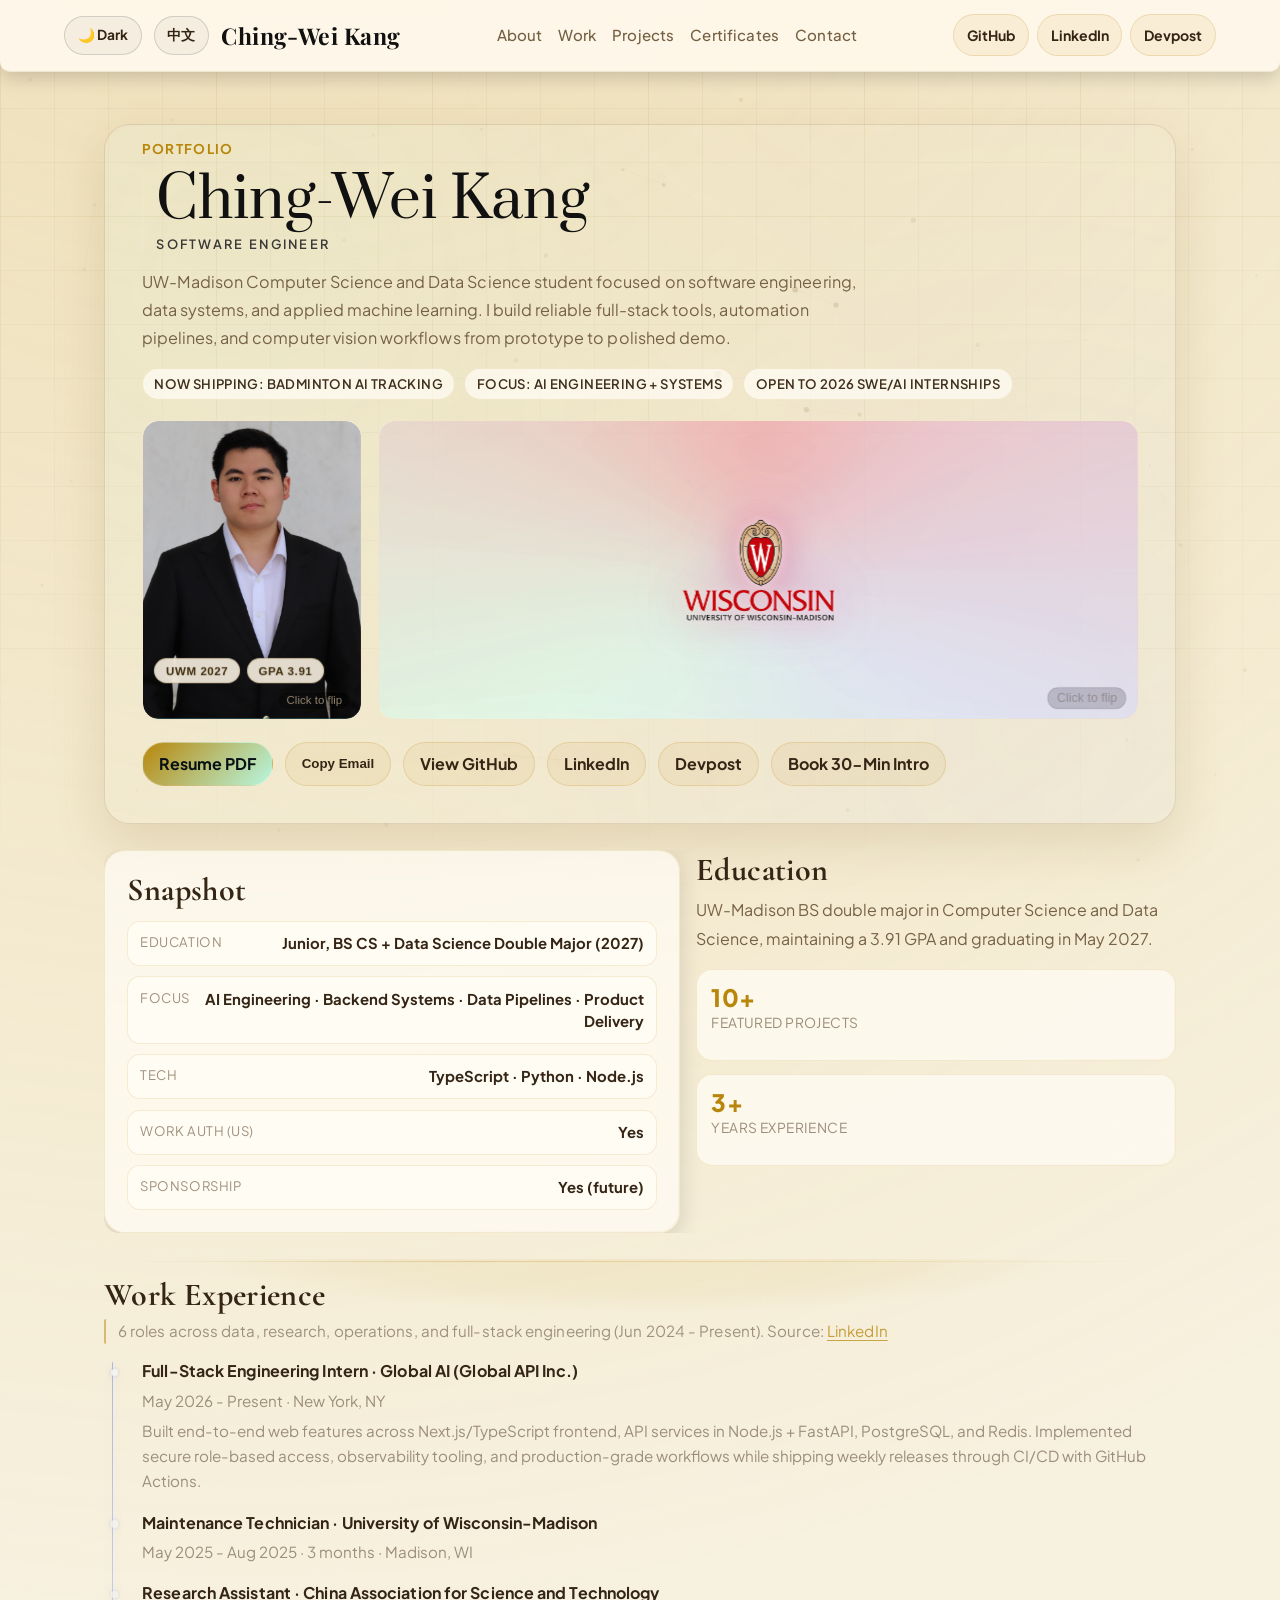
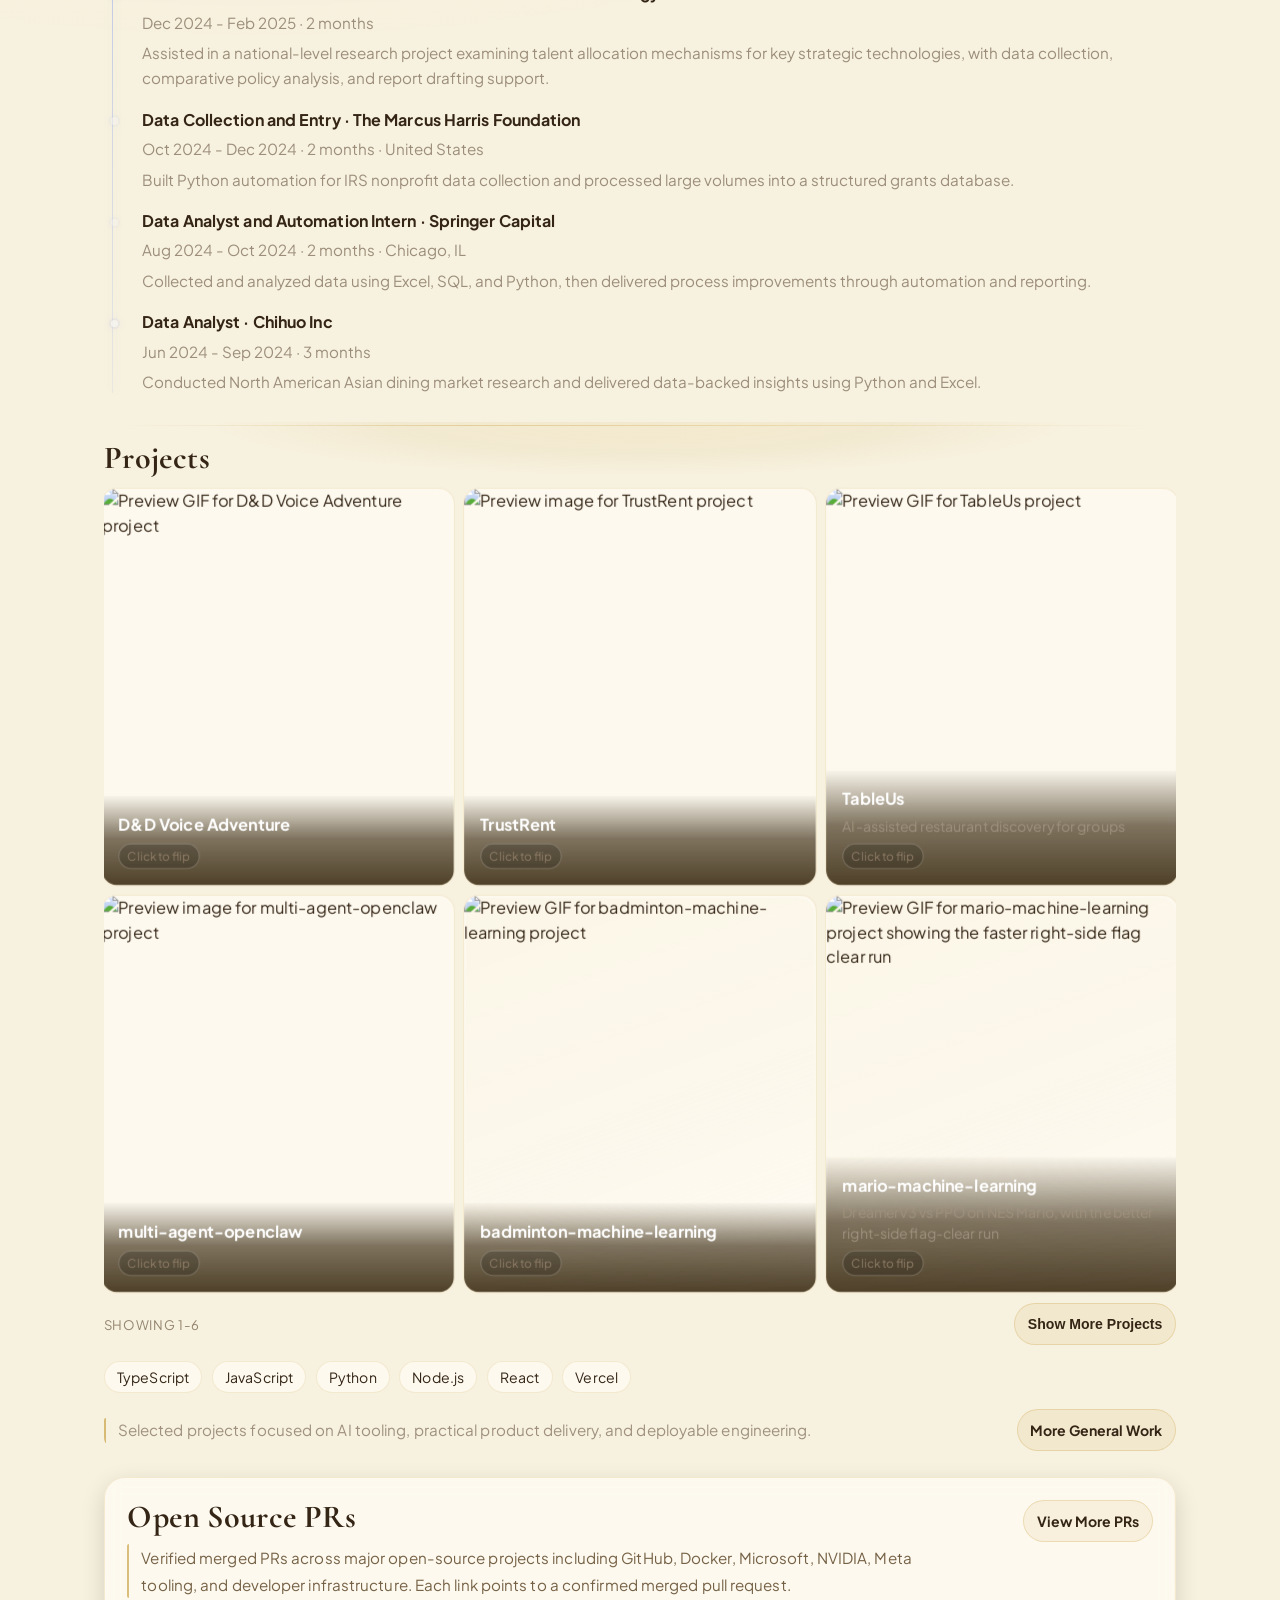
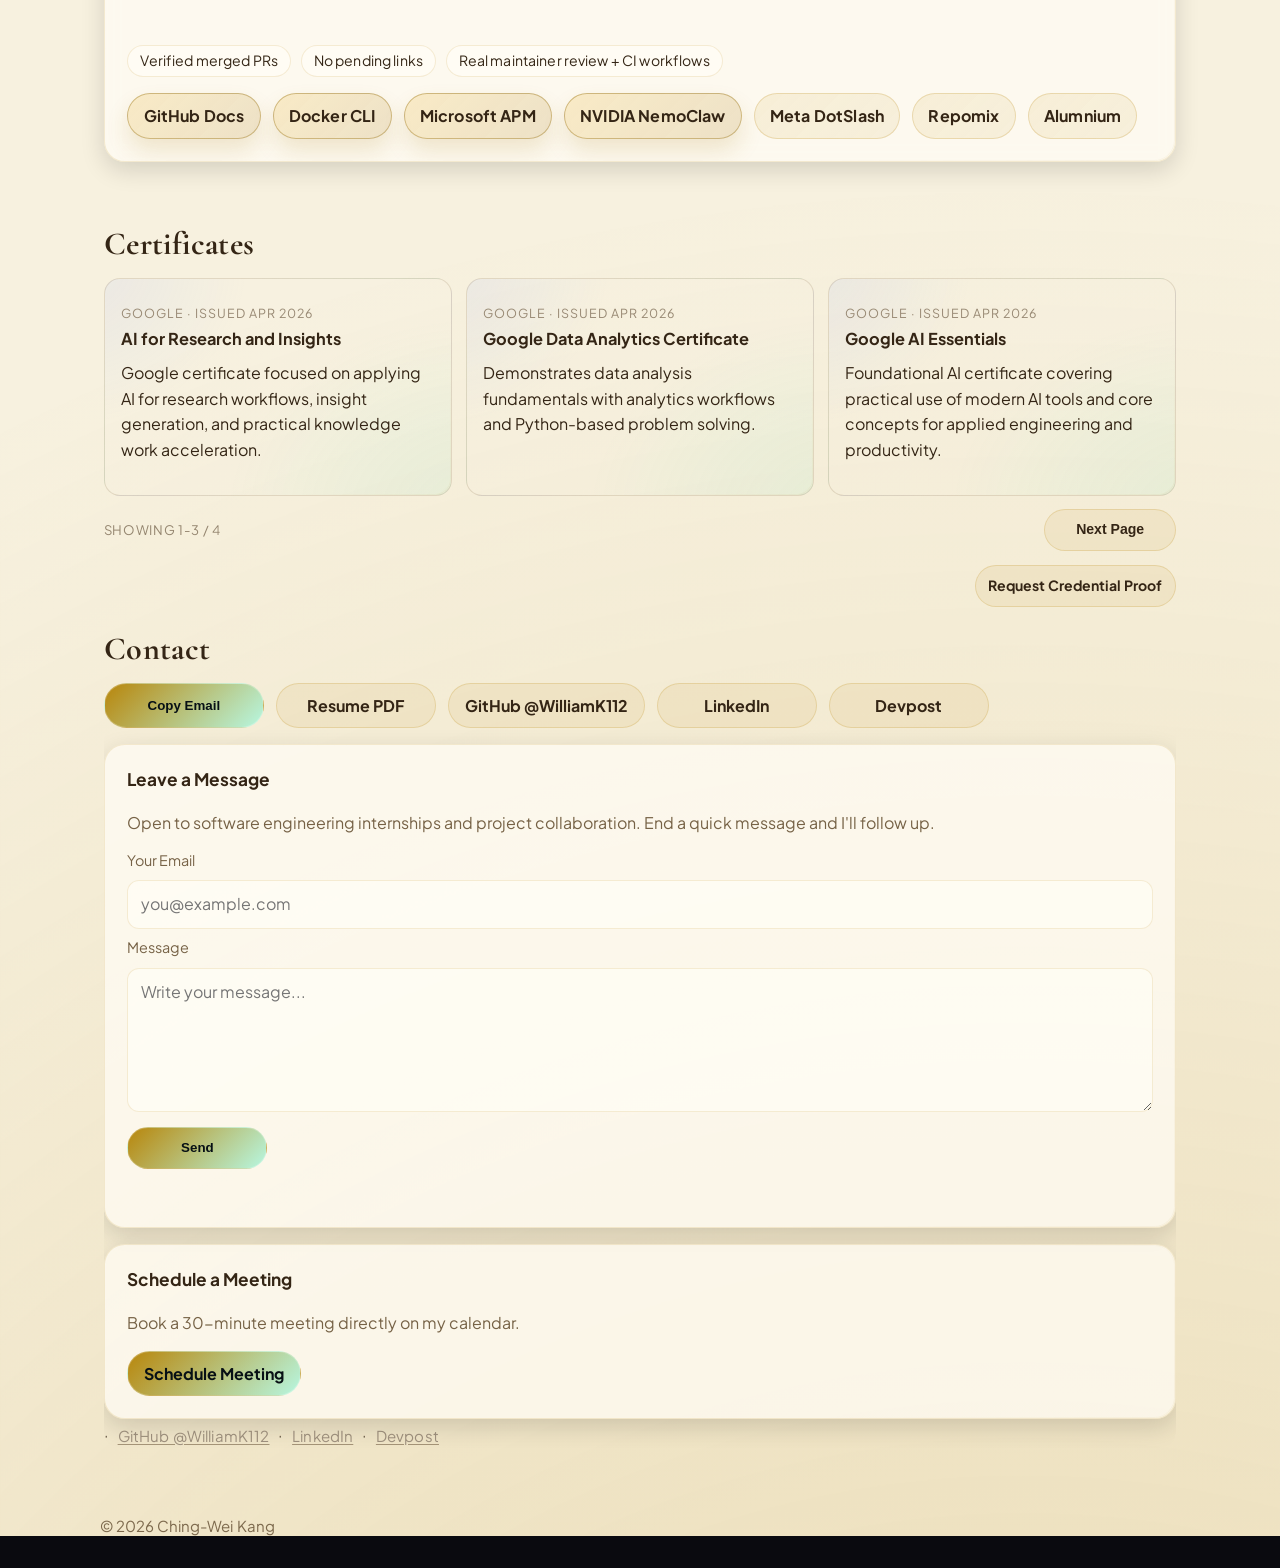
==== commit bbcc3815: "fix: add certificate proof link" ====
--- a/index.html
+++ b/index.html
@@ -501,6 +501,9 @@
                 <span class="projects-page-indicator" data-certificate-indicator data-i18n="certificatesIndicator">Showing 1-3 / 4</span>
                 <button class="btn btn-ghost btn-sm project-more-btn" type="button" data-certificate-more data-i18n="certificatesMore">Next Page</button>
             </div>
+            <div class="certificate-actions">
+                <a class="btn btn-ghost btn-sm" href="mailto:ckang53@wisc.edu?subject=Credential%20verification%20request%20-%20William%20Kang" data-i18n="certificatesProof">Request Credential Proof</a>
+            </div>
         </section>
 
         <section id="contact" class="contact">
--- a/styles.css
+++ b/styles.css
@@ -1672,6 +1672,11 @@
   letter-spacing: 0.08em;
   color: color-mix(in srgb, var(--muted) 75%, white 25%);
 }
+.certificate-actions {
+  margin-top: 0.85rem;
+  display: flex;
+  justify-content: flex-end;
+}
 
 .ability-grid {
   margin-top: 1rem;
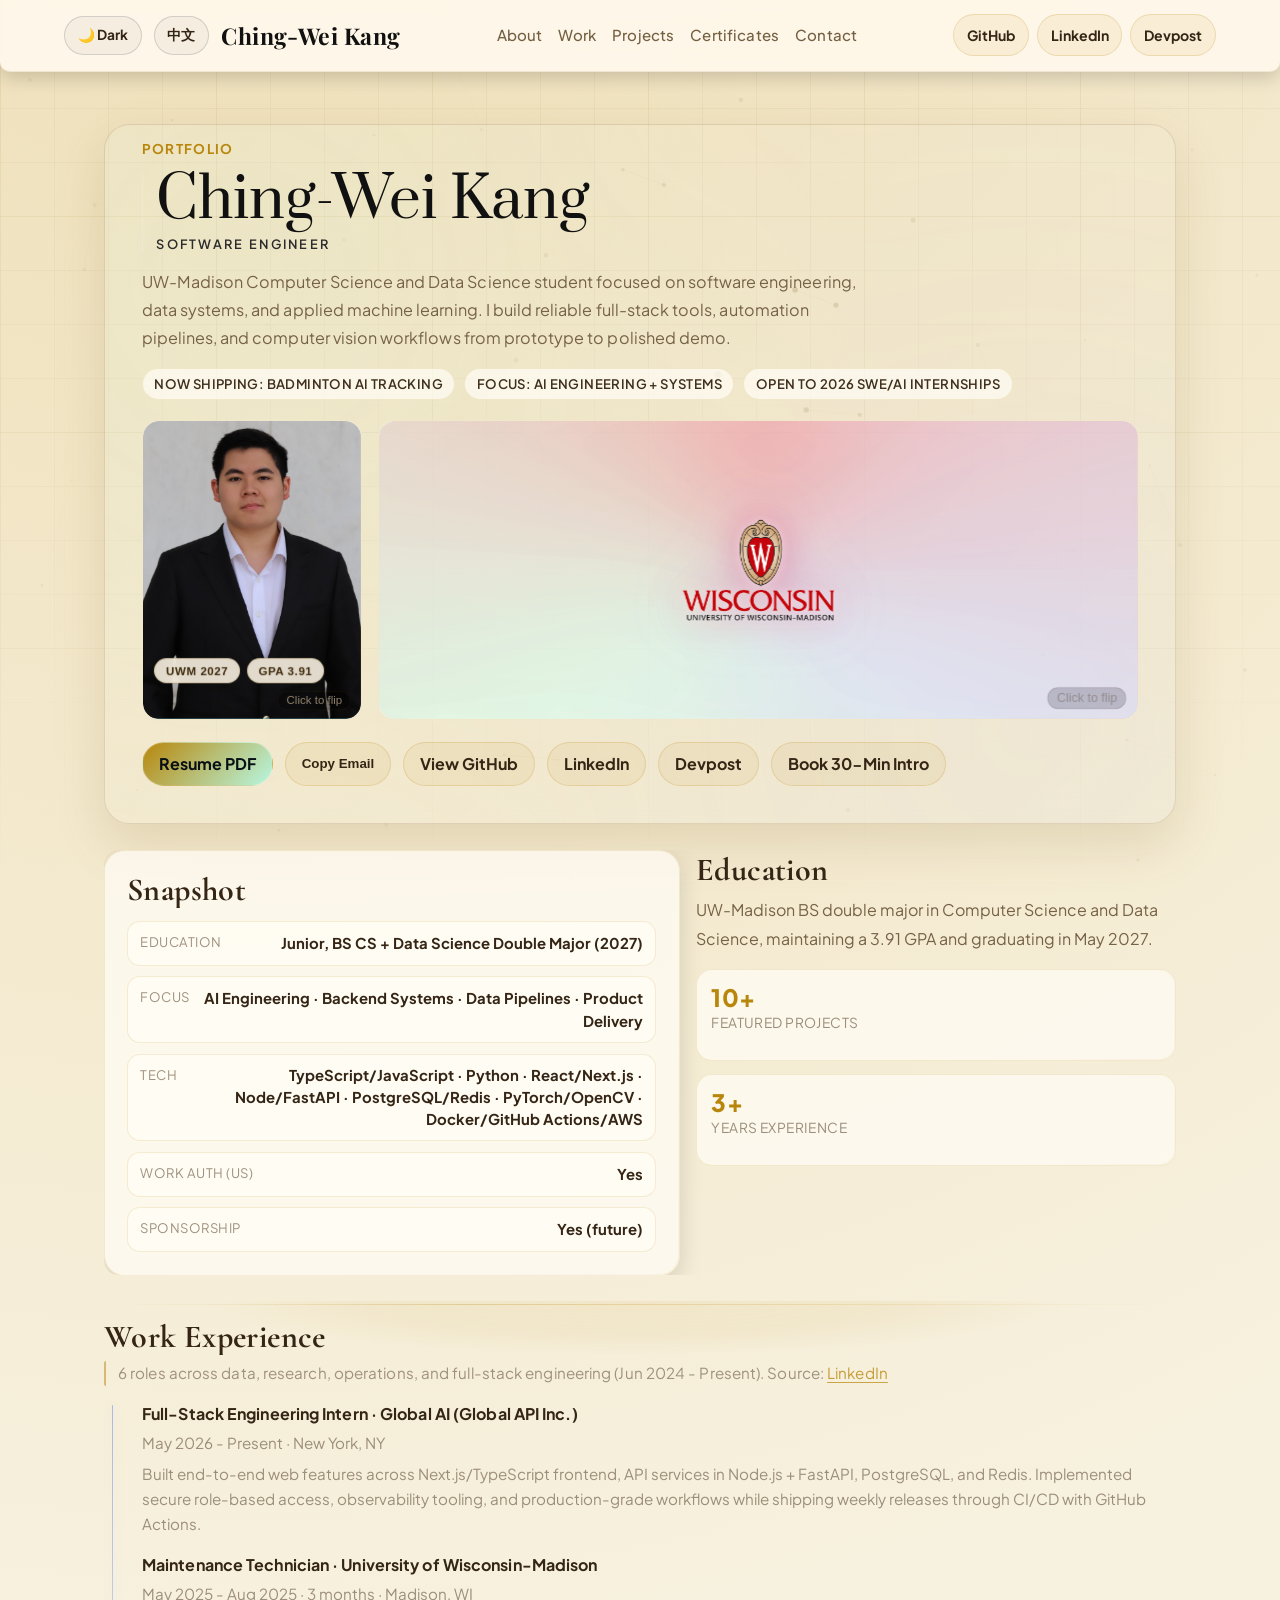
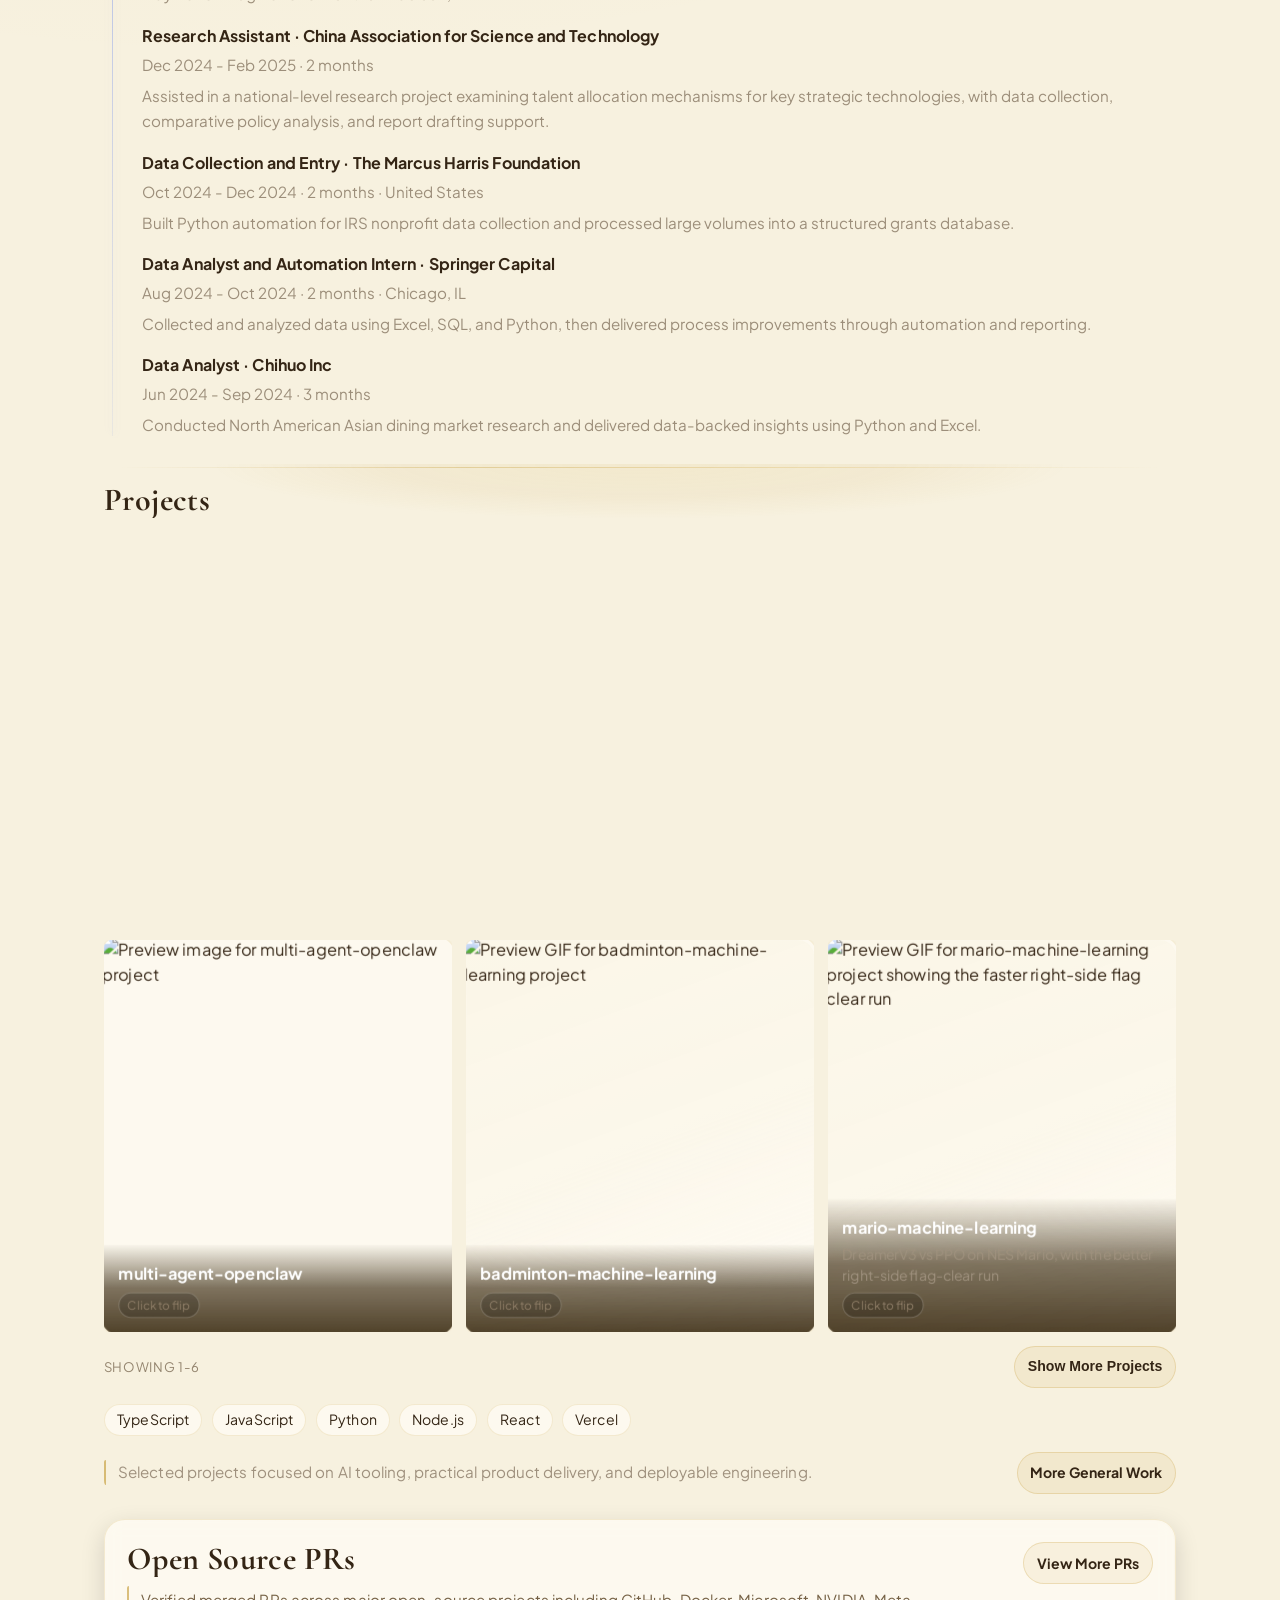
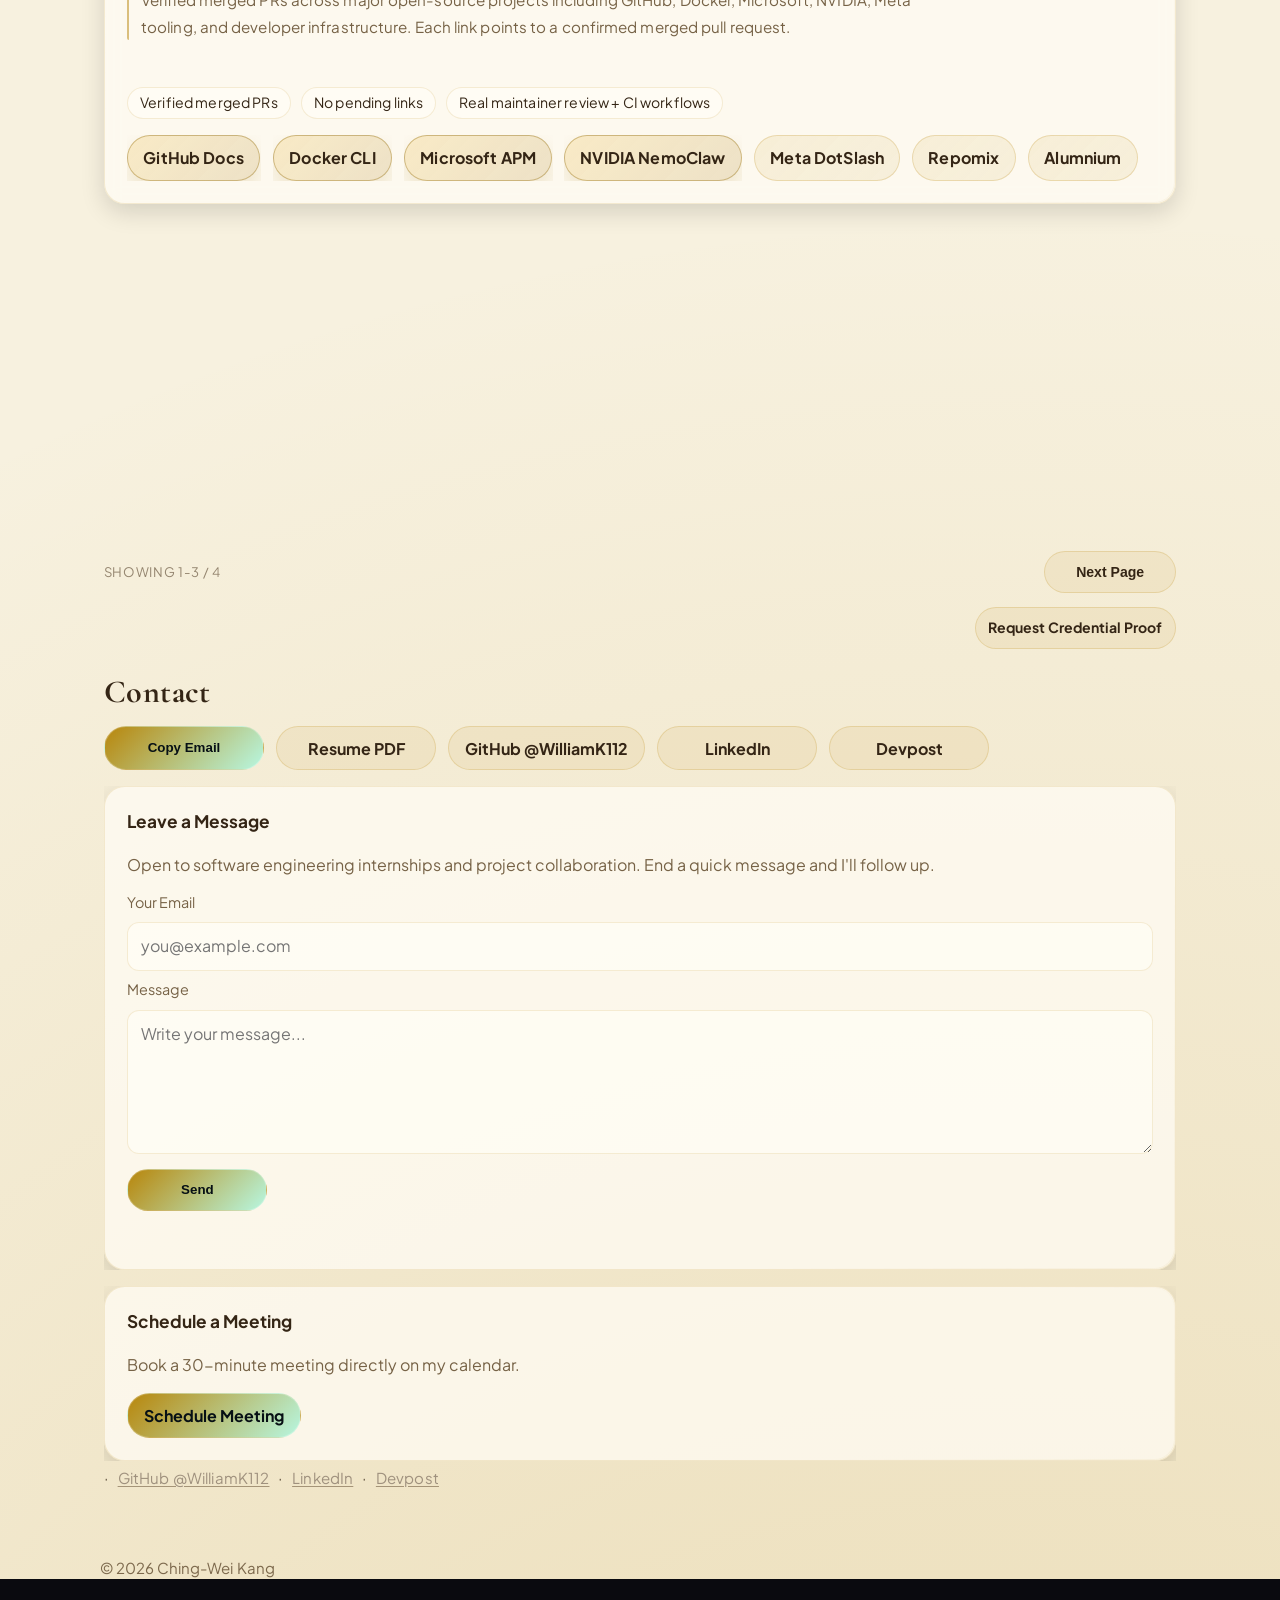
==== commit 34b13000: "feat: add fragment scroll reveal" ====
--- a/index.html
+++ b/index.html
@@ -150,7 +150,7 @@
                     <ul>
                         <li><span data-i18n="snapshotEducationLabel">Education</span><strong data-i18n="snapshotEducationValue">Junior, BS CS + Data Science Double Major (2027)</strong></li>
                         <li><span data-i18n="snapshotFocusLabel">Focus</span><strong data-i18n="snapshotFocusValue">AI Engineering · Backend Systems · Data Pipelines · Product Delivery</strong></li>
-                        <li><span data-i18n="snapshotTechLabel">Tech</span><strong data-i18n="snapshotTechValue">TypeScript · Python · Node.js</strong></li>
+                        <li><span data-i18n="snapshotTechLabel">Tech</span><strong data-i18n="snapshotTechValue">TypeScript/JavaScript · Python · React/Next.js · Node/FastAPI · PostgreSQL/Redis · PyTorch/OpenCV · Docker/GitHub Actions/AWS</strong></li>
                         <li><span data-i18n="snapshotAuthLabel">Work Auth (US)</span><strong data-i18n="snapshotAuthValue">Yes</strong></li>
                         <li><span data-i18n="snapshotSponsorLabel">Sponsorship</span><strong data-i18n="snapshotSponsorValue">Yes (future)</strong></li>
                     </ul>
--- a/styles.css
+++ b/styles.css
@@ -1859,13 +1859,10 @@
 }
 
 section[data-scroll-reveal] {
-  opacity: 0;
-  transform: translate3d(0, 34px, 0) scale(0.985);
-  filter: blur(8px);
-  transition:
-    opacity 700ms cubic-bezier(.2,.7,.2,1),
-    transform 700ms cubic-bezier(.2,.7,.2,1),
-    filter 700ms ease;
+  opacity: 1;
+  transform: translate3d(0, 0, 0) scale(1);
+  filter: none;
+  transition: none;
 }
 
 section[data-scroll-reveal].is-visible {
@@ -1874,14 +1871,87 @@
   filter: blur(0);
 }
 
+[data-fragment-section] [data-fragment-piece] {
+  opacity: 0;
+  transform:
+    translate3d(var(--fragment-x, 0), var(--fragment-y, 28px), 0)
+    rotate(var(--fragment-rot, 0deg))
+    scale(0.972);
+  filter: blur(10px);
+  clip-path: polygon(0 28%, 17% 16%, 35% 25%, 50% 10%, 67% 22%, 83% 13%, 100% 30%, 100% 100%, 0 100%);
+  transition:
+    opacity 780ms cubic-bezier(.2,.7,.2,1),
+    transform 860ms cubic-bezier(.16,.84,.22,1),
+    filter 860ms ease,
+    clip-path 900ms cubic-bezier(.16,.84,.22,1);
+  transition-delay: var(--fragment-delay, 0ms);
+  will-change: transform, opacity, filter, clip-path;
+}
+
+[data-fragment-section].is-visible [data-fragment-piece] {
+  opacity: 1;
+  transform: translate3d(0, 0, 0) rotate(0deg) scale(1);
+  filter: blur(0);
+  clip-path: polygon(0 0, 18% 0, 34% 0, 50% 0, 66% 0, 82% 0, 100% 0, 100% 100%, 0 100%);
+}
+
+[data-fragment-section] [data-fragment-media] {
+  position: relative;
+  isolation: isolate;
+}
+
+[data-fragment-section] [data-fragment-media]::before,
+[data-fragment-section] [data-fragment-media]::after {
+  content: "";
+  position: absolute;
+  inset: 0;
+  z-index: 3;
+  pointer-events: none;
+  opacity: 0;
+  border-radius: inherit;
+  mix-blend-mode: screen;
+  transform: translate3d(0, 22px, 0) scale(0.985);
+  transition:
+    opacity 680ms ease,
+    transform 820ms cubic-bezier(.16,.84,.22,1),
+    clip-path 820ms cubic-bezier(.16,.84,.22,1);
+  transition-delay: var(--fragment-delay, 0ms);
+}
+
+[data-fragment-section] [data-fragment-media]::before {
+  background: linear-gradient(135deg, rgba(137, 247, 209, 0.28), transparent 48%, rgba(142, 167, 255, 0.22));
+  clip-path: polygon(0 0, 52% 0, 38% 46%, 58% 100%, 0 100%);
+}
+
+[data-fragment-section] [data-fragment-media]::after {
+  background: linear-gradient(225deg, rgba(142, 167, 255, 0.26), transparent 45%, rgba(137, 247, 209, 0.18));
+  clip-path: polygon(52% 0, 100% 0, 100% 100%, 58% 100%, 38% 46%);
+}
+
+[data-fragment-section].is-visible [data-fragment-media]::before,
+[data-fragment-section].is-visible [data-fragment-media]::after {
+  opacity: 0.42;
+  transform: translate3d(0, 0, 0) scale(1);
+  clip-path: polygon(0 0, 100% 0, 100% 100%, 0 100%);
+  animation: fragmentSheenOut 880ms cubic-bezier(.16,.84,.22,1) forwards;
+}
+
+@keyframes fragmentSheenOut {
+  0% { opacity: 0; filter: blur(8px); }
+  38% { opacity: 0.42; filter: blur(2px); }
+  100% { opacity: 0; filter: blur(0); }
+}
+
 .project-card[data-project-reveal] {
   opacity: 0;
-  transform: translate3d(0, 18px, 0) scale(0.98);
-  filter: blur(6px);
+  transform: translate3d(0, 20px, 0) rotate(0.5deg) scale(0.982);
+  filter: blur(8px);
+  clip-path: polygon(0 18%, 24% 8%, 47% 20%, 72% 9%, 100% 22%, 100% 100%, 0 100%);
   transition:
-    opacity 360ms cubic-bezier(.2,.7,.2,1),
-    transform 360ms cubic-bezier(.2,.7,.2,1),
-    filter 360ms ease;
+    opacity 720ms cubic-bezier(.2,.7,.2,1),
+    transform 780ms cubic-bezier(.16,.84,.22,1),
+    filter 780ms ease,
+    clip-path 820ms cubic-bezier(.16,.84,.22,1);
   transition-delay: var(--project-delay, 0ms);
 }
 
@@ -1889,6 +1959,7 @@
   opacity: 1;
   transform: translate3d(0, 0, 0) scale(1);
   filter: blur(0);
+  clip-path: polygon(0 0, 24% 0, 47% 0, 72% 0, 100% 0, 100% 100%, 0 100%);
 }
 
 @media (prefers-reduced-motion: reduce) {
@@ -1932,6 +2003,11 @@
   font-size: 0.93rem;
   font-weight: 700;
   text-align: right;
+}
+.recruiter-snapshot [data-i18n="snapshotTechValue"] {
+  max-width: 34rem;
+  line-height: 1.45;
+  overflow-wrap: anywhere;
 }
 
 @media (max-width: 1120px) {
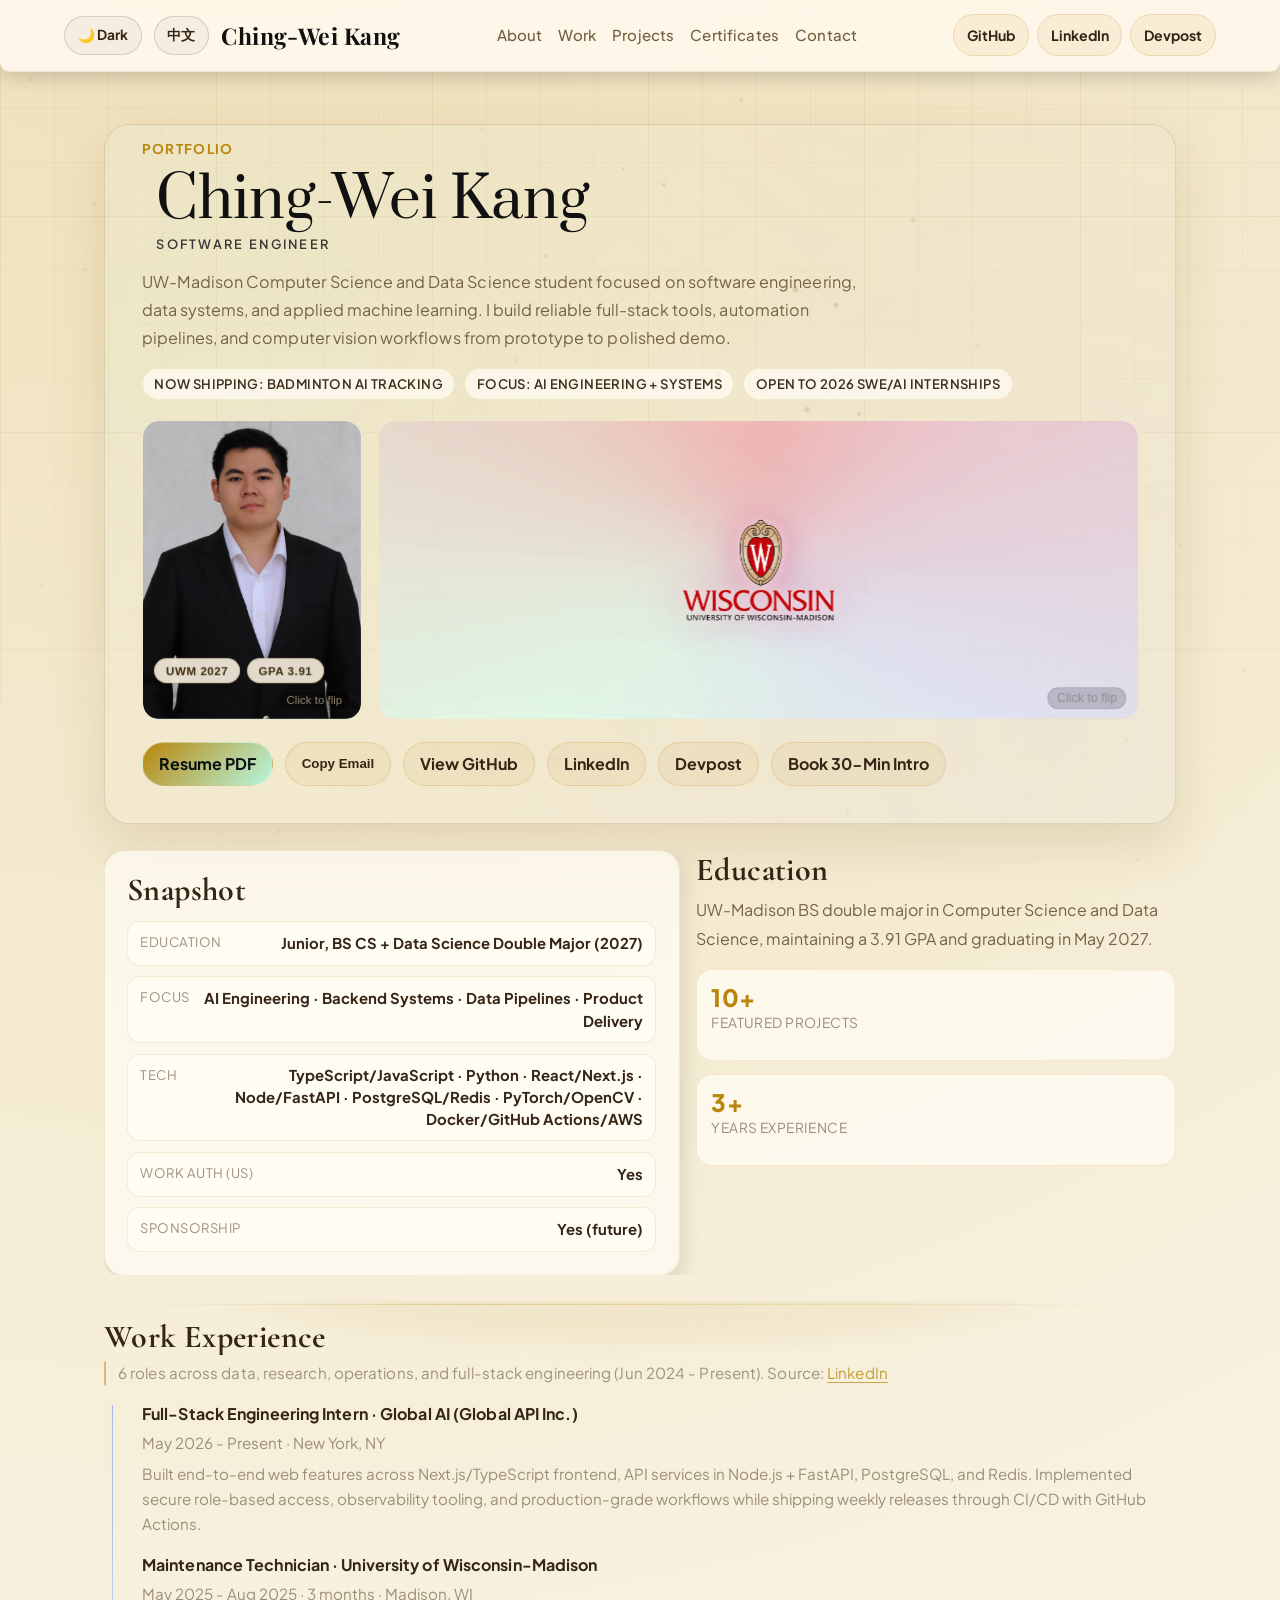
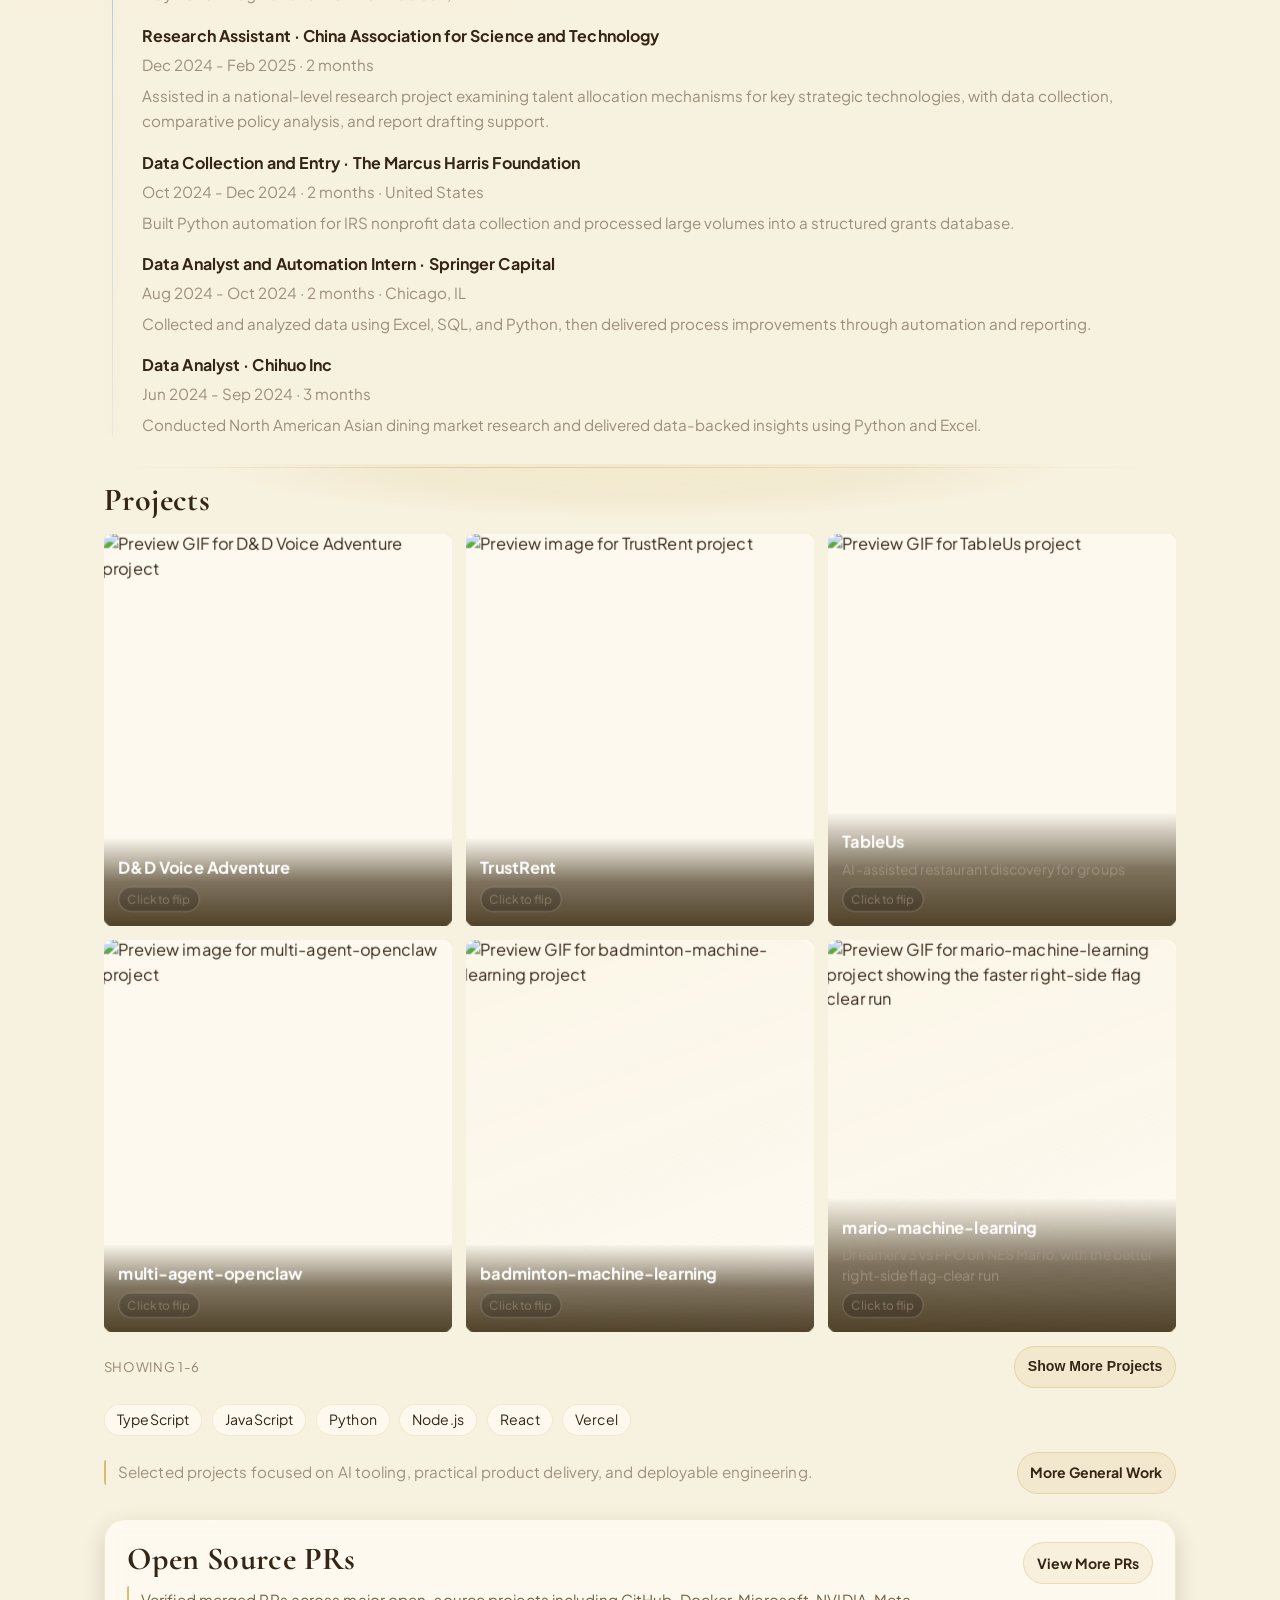
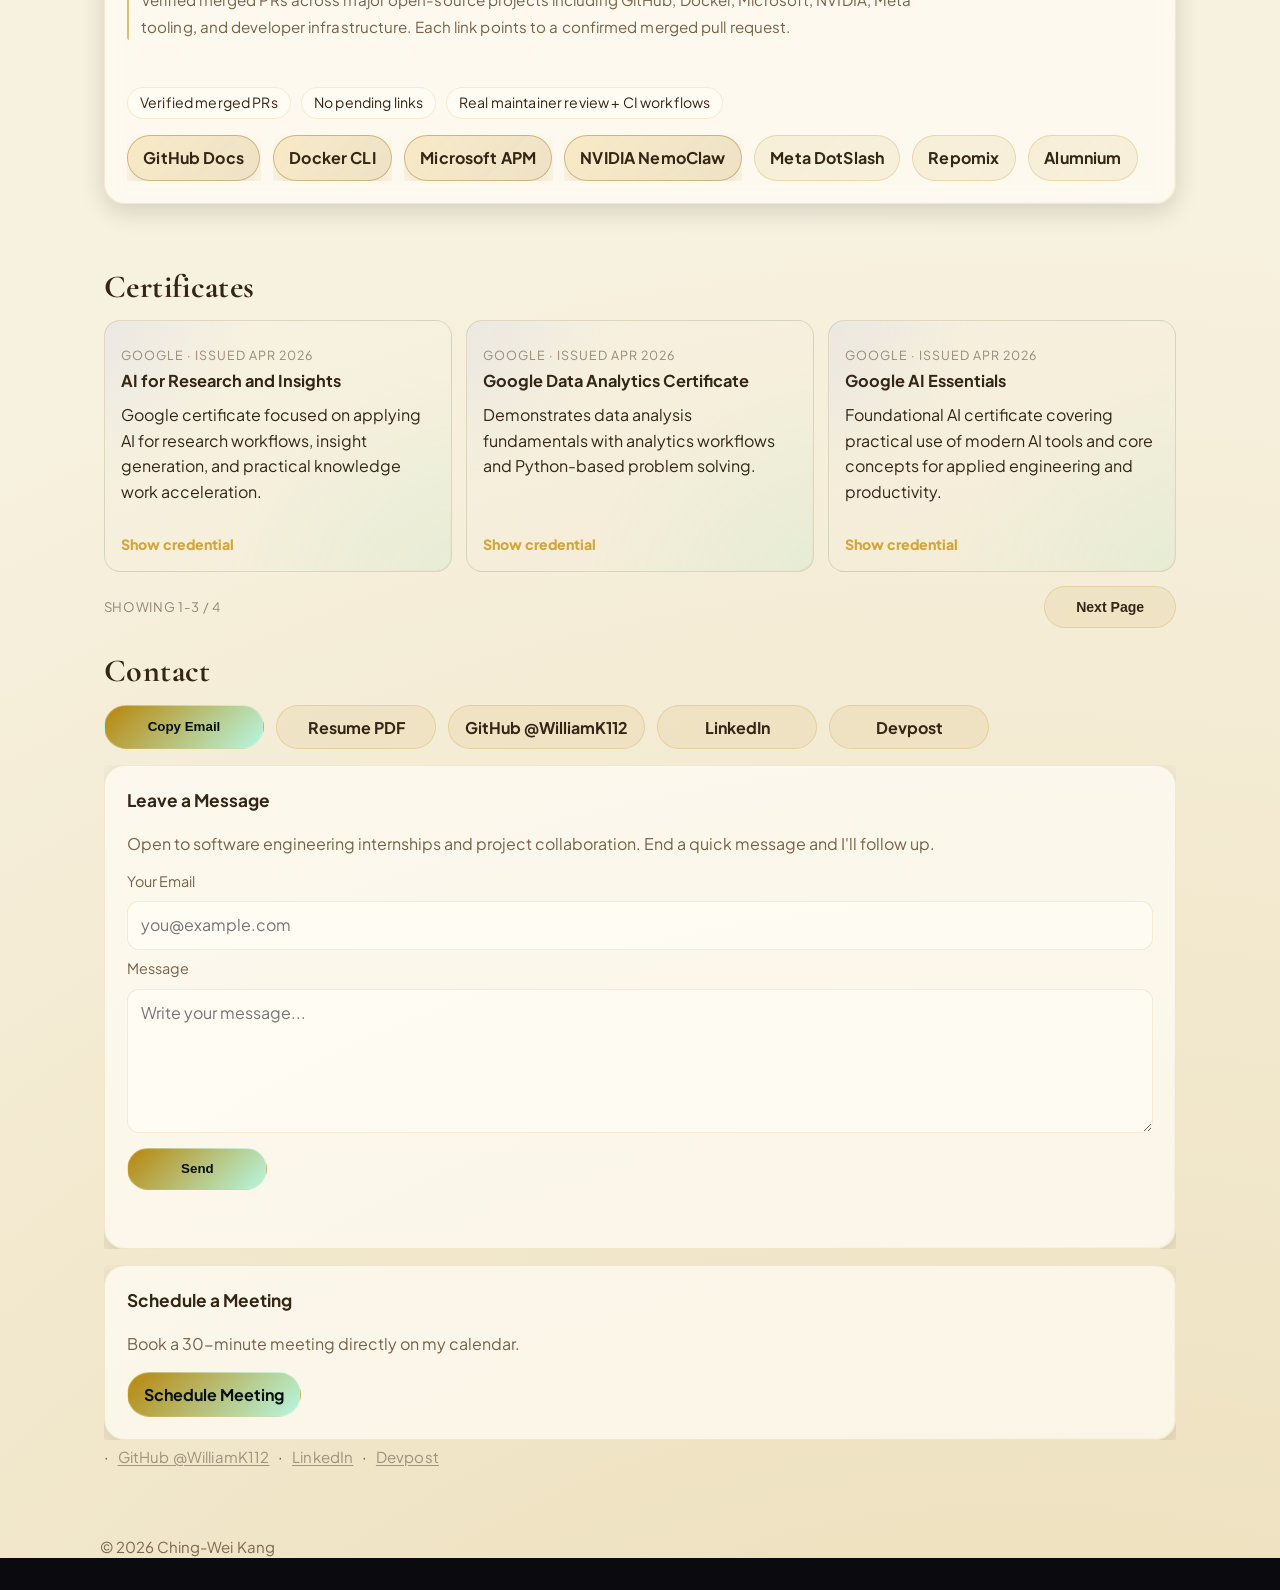
==== commit 9baec7be: "feat: link certificate credentials" ====
--- a/index.html
+++ b/index.html
@@ -460,49 +460,78 @@
                 <p class="certificate-meta" data-i18n="certificate1Meta">Google · Issued Apr 2026</p>
                 <h3 data-i18n="certificate1Title">AI for Research and Insights</h3>
                 <p data-i18n="certificate1Desc">Google certificate focused on applying AI for research workflows, insight generation, and practical knowledge work acceleration.</p>
+                <a class="certificate-link" href="https://www.credly.com/badges/3f99ee99-2cd4-4ee1-8ee5-e7e1637292fa/linked_in_profile" target="_blank" rel="noopener noreferrer" data-i18n="certificateVerify">Show credential</a>
                 </article>
                 <article class="certificate-card" data-certificate-card>
                 <p class="certificate-meta" data-i18n="certificate2Meta">Google · Issued Apr 2026</p>
                 <h3 data-i18n="certificate2Title">Google Data Analytics Certificate</h3>
                 <p data-i18n="certificate2Desc">Demonstrates data analysis fundamentals with analytics workflows and Python-based problem solving.</p>
+                <a class="certificate-link" href="https://www.credly.com/badges/b93b1c44-88dc-46e0-9569-d853c4cd41bc/linked_in_profile" target="_blank" rel="noopener noreferrer" data-i18n="certificateVerify">Show credential</a>
                 </article>
                 <article class="certificate-card" data-certificate-card>
                 <p class="certificate-meta" data-i18n="certificate3Meta">Google · Issued Apr 2026</p>
                 <h3 data-i18n="certificate3Title">Google AI Essentials</h3>
                 <p data-i18n="certificate3Desc">Foundational AI certificate covering practical use of modern AI tools and core concepts for applied engineering and productivity.</p>
+                <a class="certificate-link" href="https://www.credly.com/badges/8c8c5dc3-c755-49bf-b3cf-6435aa302ea5/linked_in_profile" target="_blank" rel="noopener noreferrer" data-i18n="certificateVerify">Show credential</a>
                 </article>
                 <article class="certificate-card" data-certificate-card>
                 <p class="certificate-meta" data-i18n="certificate4Meta">Anthropic · Issued Apr 2026 · Expires Dec 2036</p>
                 <h3 data-i18n="certificate4Title">Building with the Claude API</h3>
                 <p data-i18n="certificate4Desc">Validates practical experience building applications with Anthropic APIs and production-oriented AI integration patterns.</p>
+                <a class="certificate-link" href="https://verify.skilljar.com/c/9qgmdx6o7quh" target="_blank" rel="noopener noreferrer" data-i18n="certificateVerify">Show credential</a>
                 </article>
                 <article class="certificate-card" data-certificate-card>
                 <p class="certificate-meta" data-i18n="certificate5Meta">Anthropic · Issued Apr 2026 · Expires Dec 2036</p>
                 <h3 data-i18n="certificate5Title">AI Fluency: Framework &amp; Foundations</h3>
                 <p data-i18n="certificate5Desc">Focuses on AI frameworks, foundational concepts, and structured understanding of how modern AI systems are built and used.</p>
+                <a class="certificate-link" href="https://verify.skilljar.com/c/pm2ph3z8pba3" target="_blank" rel="noopener noreferrer" data-i18n="certificateVerify">Show credential</a>
                 </article>
                 <article class="certificate-card" data-certificate-card>
                 <p class="certificate-meta" data-i18n="certificate6Meta">Anthropic · Issued Apr 2026 · Expires Dec 2036</p>
                 <h3 data-i18n="certificate6Title">AI Capabilities and Limitations</h3>
                 <p data-i18n="certificate6Desc">Highlights understanding of model strengths, constraints, and practical AI evaluation for real-world engineering decisions.</p>
+                <a class="certificate-link" href="https://verify.skilljar.com/c/qy2i62i97az3" target="_blank" rel="noopener noreferrer" data-i18n="certificateVerify">Show credential</a>
+                </article>
+                <article class="certificate-card" data-certificate-card>
+                <p class="certificate-meta" data-i18n="certificate9Meta">Anthropic · Issued Apr 2026</p>
+                <h3 data-i18n="certificate9Title">Introduction to Model Context Protocol</h3>
+                <p data-i18n="certificate9Desc">Anthropic certification covering MCP fundamentals and how model context is exposed through practical tool protocols.</p>
+                <a class="certificate-link" href="https://verify.skilljar.com/c/9ambpv7uazmq" target="_blank" rel="noopener noreferrer" data-i18n="certificateVerify">Show credential</a>
+                </article>
+                <article class="certificate-card" data-certificate-card>
+                <p class="certificate-meta" data-i18n="certificate10Meta">HackerRank · Issued Apr 2026</p>
+                <h3 data-i18n="certificate10Title">HackerRank Software Engineer Certification</h3>
+                <p data-i18n="certificate10Desc">Verified software engineering assessment covering core programming, problem solving, and engineering fundamentals.</p>
+                <a class="certificate-link" href="https://www.hackerrank.com/certificates/iframe/a379090f5c66" target="_blank" rel="noopener noreferrer" data-i18n="certificateVerify">Show credential</a>
+                </article>
+                <article class="certificate-card" data-certificate-card>
+                <p class="certificate-meta" data-i18n="certificate11Meta">Airtable · Issued Apr 2026 · Expires May 2028</p>
+                <h3 data-i18n="certificate11Title">Airtable No Code AI App Builder Certification</h3>
+                <p data-i18n="certificate11Desc">Credential for building AI-assisted no-code workflows and structured Airtable app experiences.</p>
+                <a class="certificate-link" href="https://verify.skilljar.com/c/dx3e3e7kdzh7" target="_blank" rel="noopener noreferrer" data-i18n="certificateVerify">Show credential</a>
+                </article>
+                <article class="certificate-card" data-certificate-card>
+                <p class="certificate-meta" data-i18n="certificate12Meta">Google · Issued Apr 2026</p>
+                <h3 data-i18n="certificate12Title">Google AI Professional Certificate</h3>
+                <p data-i18n="certificate12Desc">Google professional credential demonstrating applied AI fluency across practical tools and workflows.</p>
+                <a class="certificate-link" href="https://www.credly.com/badges/2aaa064a-fc04-4dc6-a080-11d7c694cc5c/linked_in_profile" target="_blank" rel="noopener noreferrer" data-i18n="certificateVerify">Show credential</a>
                 </article>
                 <article class="certificate-card" data-certificate-card>
                 <p class="certificate-meta" data-i18n="certificate7Meta">Anthropic · Issued Apr 2026 · Expires Dec 2036</p>
                 <h3 data-i18n="certificate7Title">Claude 101</h3>
                 <p data-i18n="certificate7Desc">Introductory Anthropic certification covering Claude workflows, prompting patterns, and agent-oriented practical usage.</p>
+                <a class="certificate-link" href="https://verify.skilljar.com/c/tp7pfooovqjg" target="_blank" rel="noopener noreferrer" data-i18n="certificateVerify">Show credential</a>
                 </article>
                 <article class="certificate-card" data-certificate-card>
                 <p class="certificate-meta" data-i18n="certificate8Meta">Anthropic · Issued Apr 2026 · Expires Dec 2036</p>
                 <h3 data-i18n="certificate8Title">Claude with Google Vertex AI</h3>
                 <p data-i18n="certificate8Desc">Shows familiarity with deploying and using Claude through Google Vertex AI, including cloud AI integration workflows.</p>
+                <a class="certificate-link" href="https://verify.skilljar.com/c/ih5k9wf3ektr" target="_blank" rel="noopener noreferrer" data-i18n="certificateVerify">Show credential</a>
                 </article>
             </div>
             <div class="projects-controls">
                 <span class="projects-page-indicator" data-certificate-indicator data-i18n="certificatesIndicator">Showing 1-3 / 4</span>
                 <button class="btn btn-ghost btn-sm project-more-btn" type="button" data-certificate-more data-i18n="certificatesMore">Next Page</button>
-            </div>
-            <div class="certificate-actions">
-                <a class="btn btn-ghost btn-sm" href="mailto:ckang53@wisc.edu?subject=Credential%20verification%20request%20-%20William%20Kang" data-i18n="certificatesProof">Request Credential Proof</a>
             </div>
         </section>
 
--- a/styles.css
+++ b/styles.css
@@ -1665,6 +1665,18 @@
   margin-top: 0.55rem;
   line-height: 1.6;
 }
+.certificate-link {
+  width: fit-content;
+  margin-top: auto;
+  padding-top: 0.85rem;
+  color: var(--accent-2);
+  font-size: 0.88rem;
+  font-weight: 800;
+  text-decoration: none;
+}
+.certificate-link:hover {
+  color: var(--accent);
+}
 .certificate-meta {
   margin: 0;
   font-size: 0.78rem;
@@ -1672,12 +1684,6 @@
   letter-spacing: 0.08em;
   color: color-mix(in srgb, var(--muted) 75%, white 25%);
 }
-.certificate-actions {
-  margin-top: 0.85rem;
-  display: flex;
-  justify-content: flex-end;
-}
-
 .ability-grid {
   margin-top: 1rem;
   display: grid;
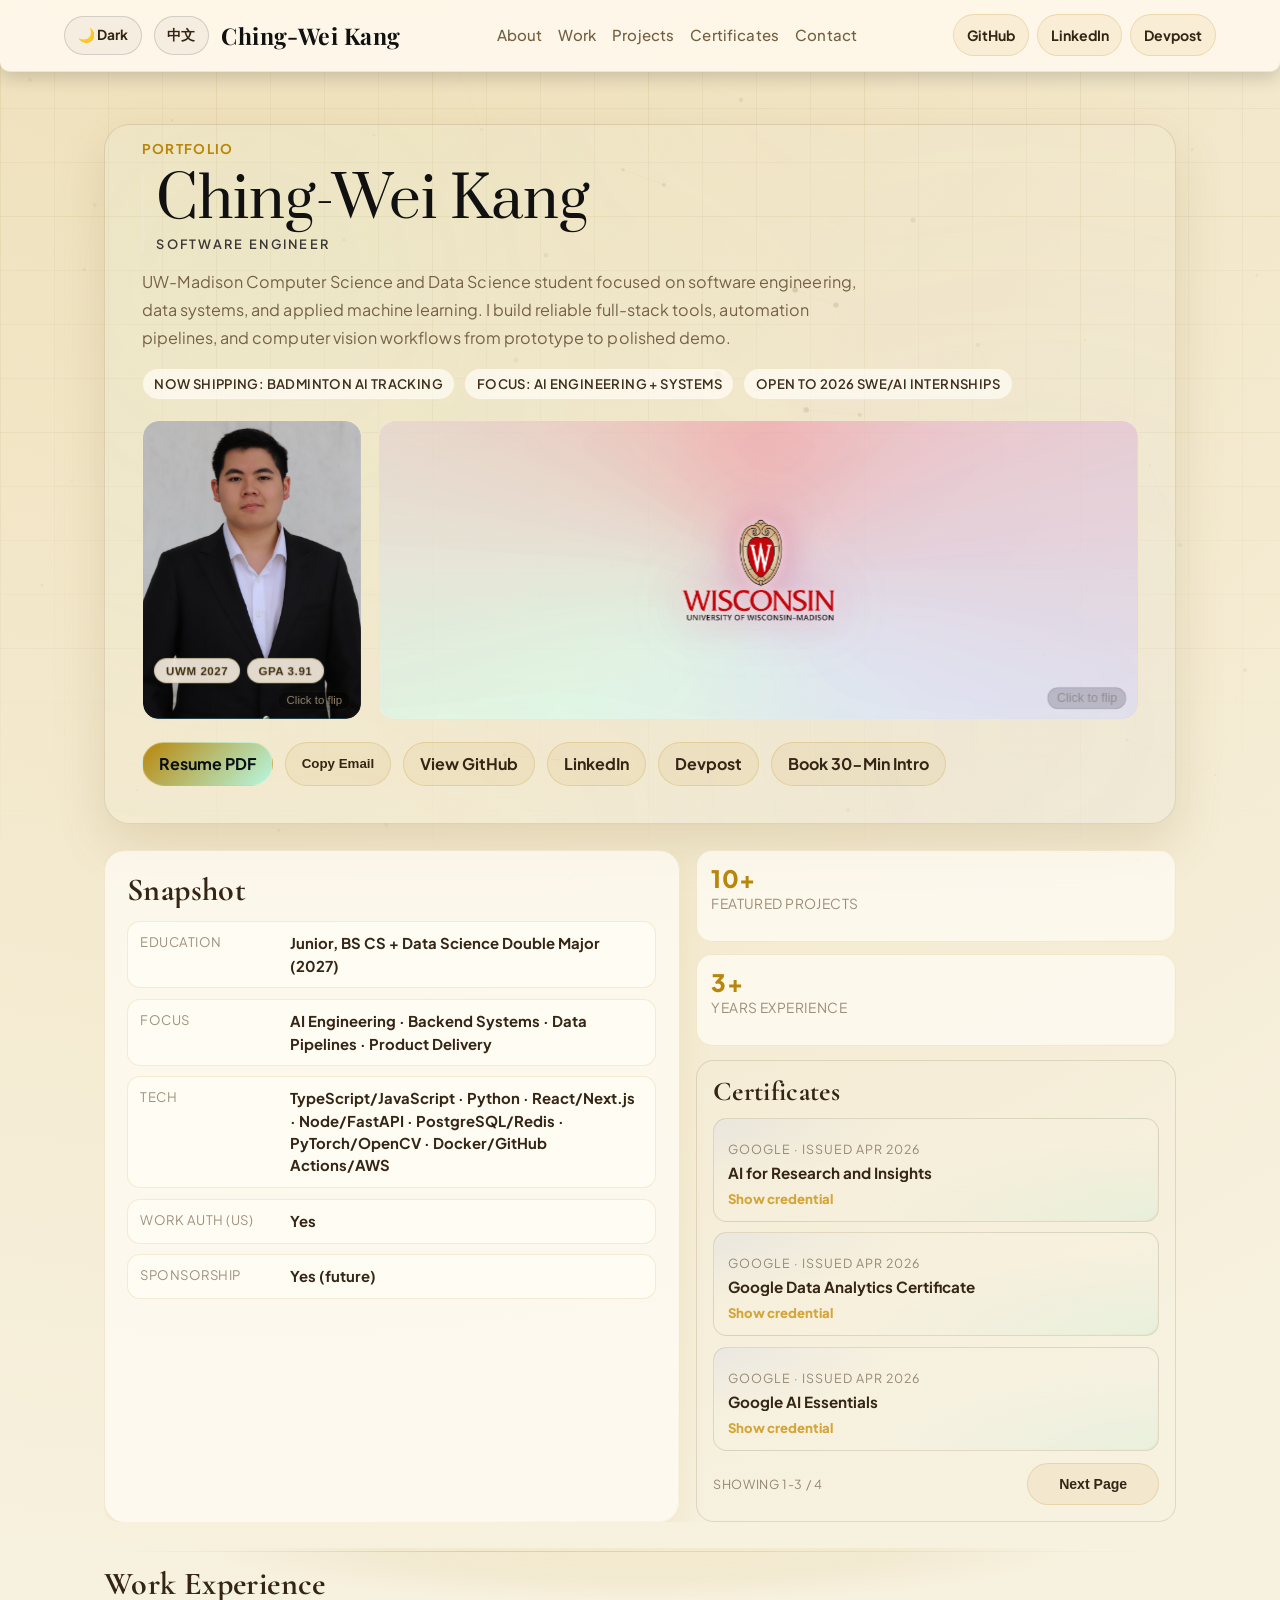
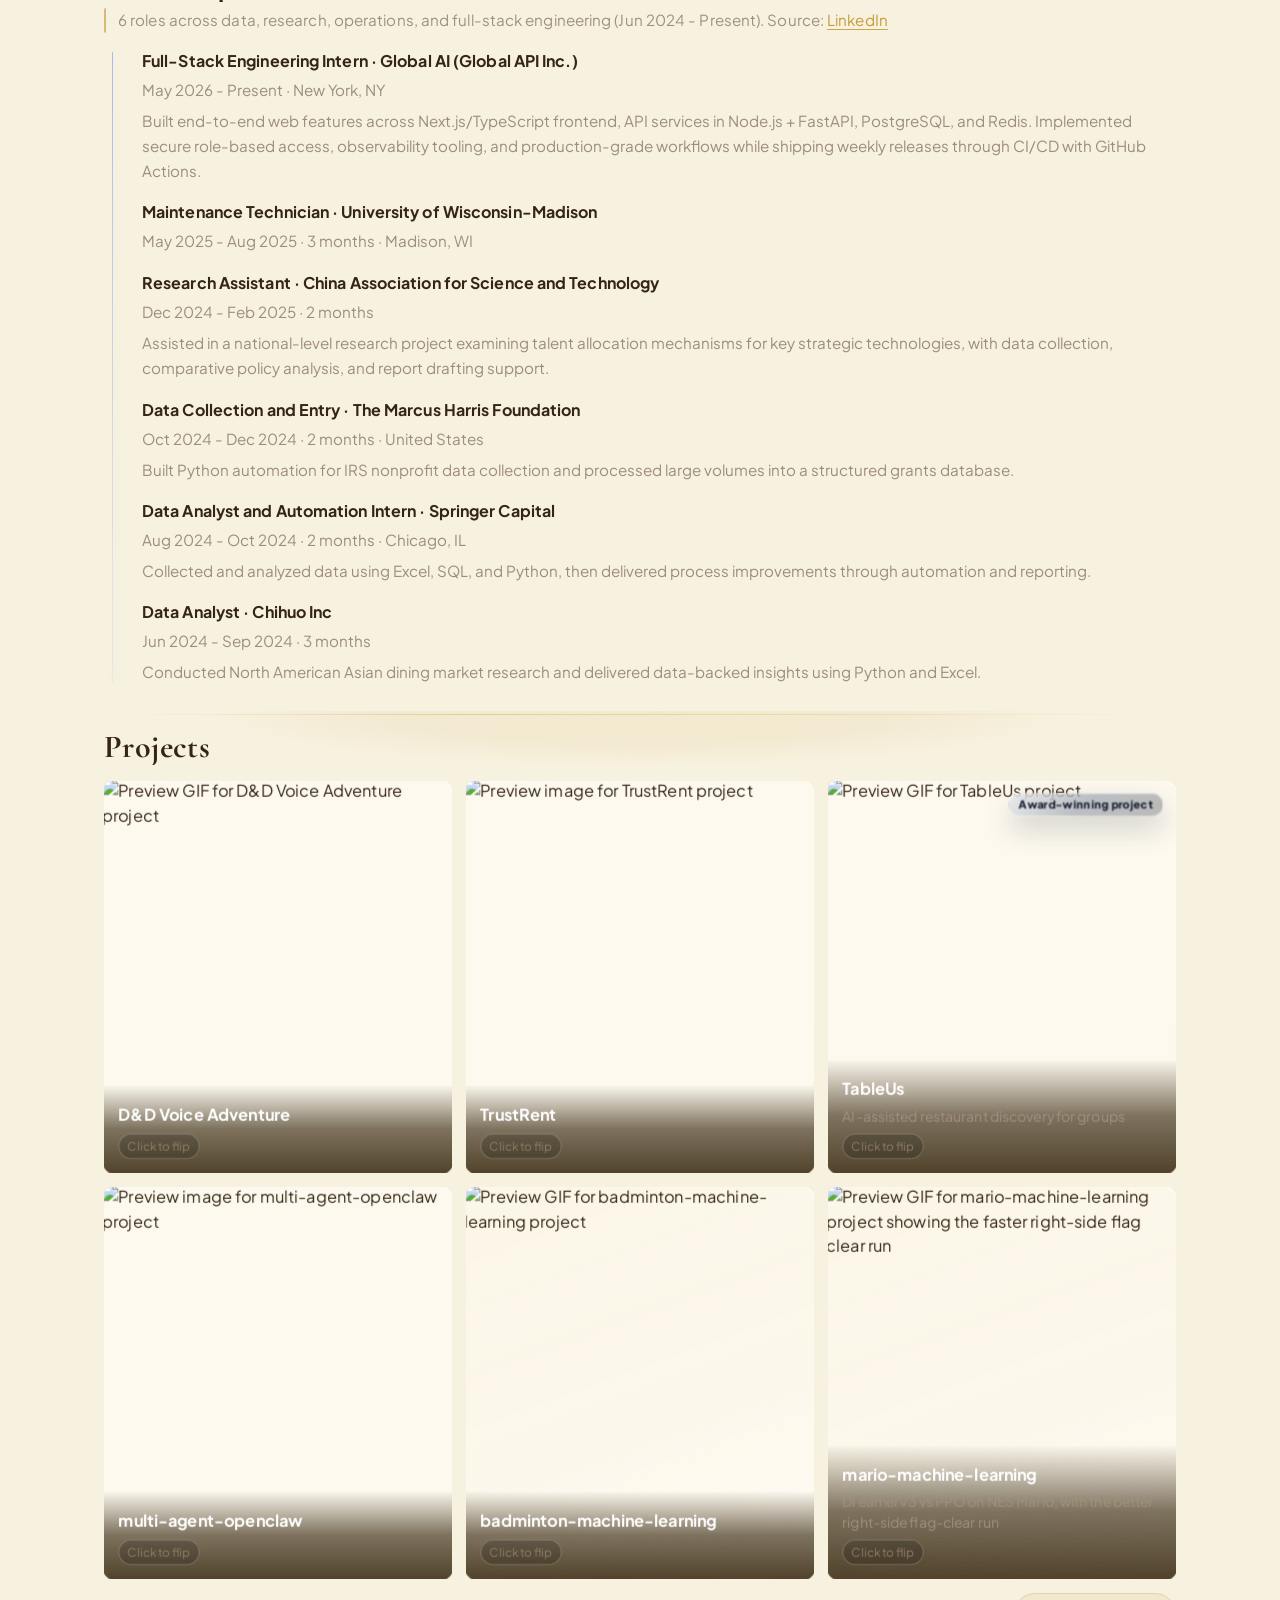
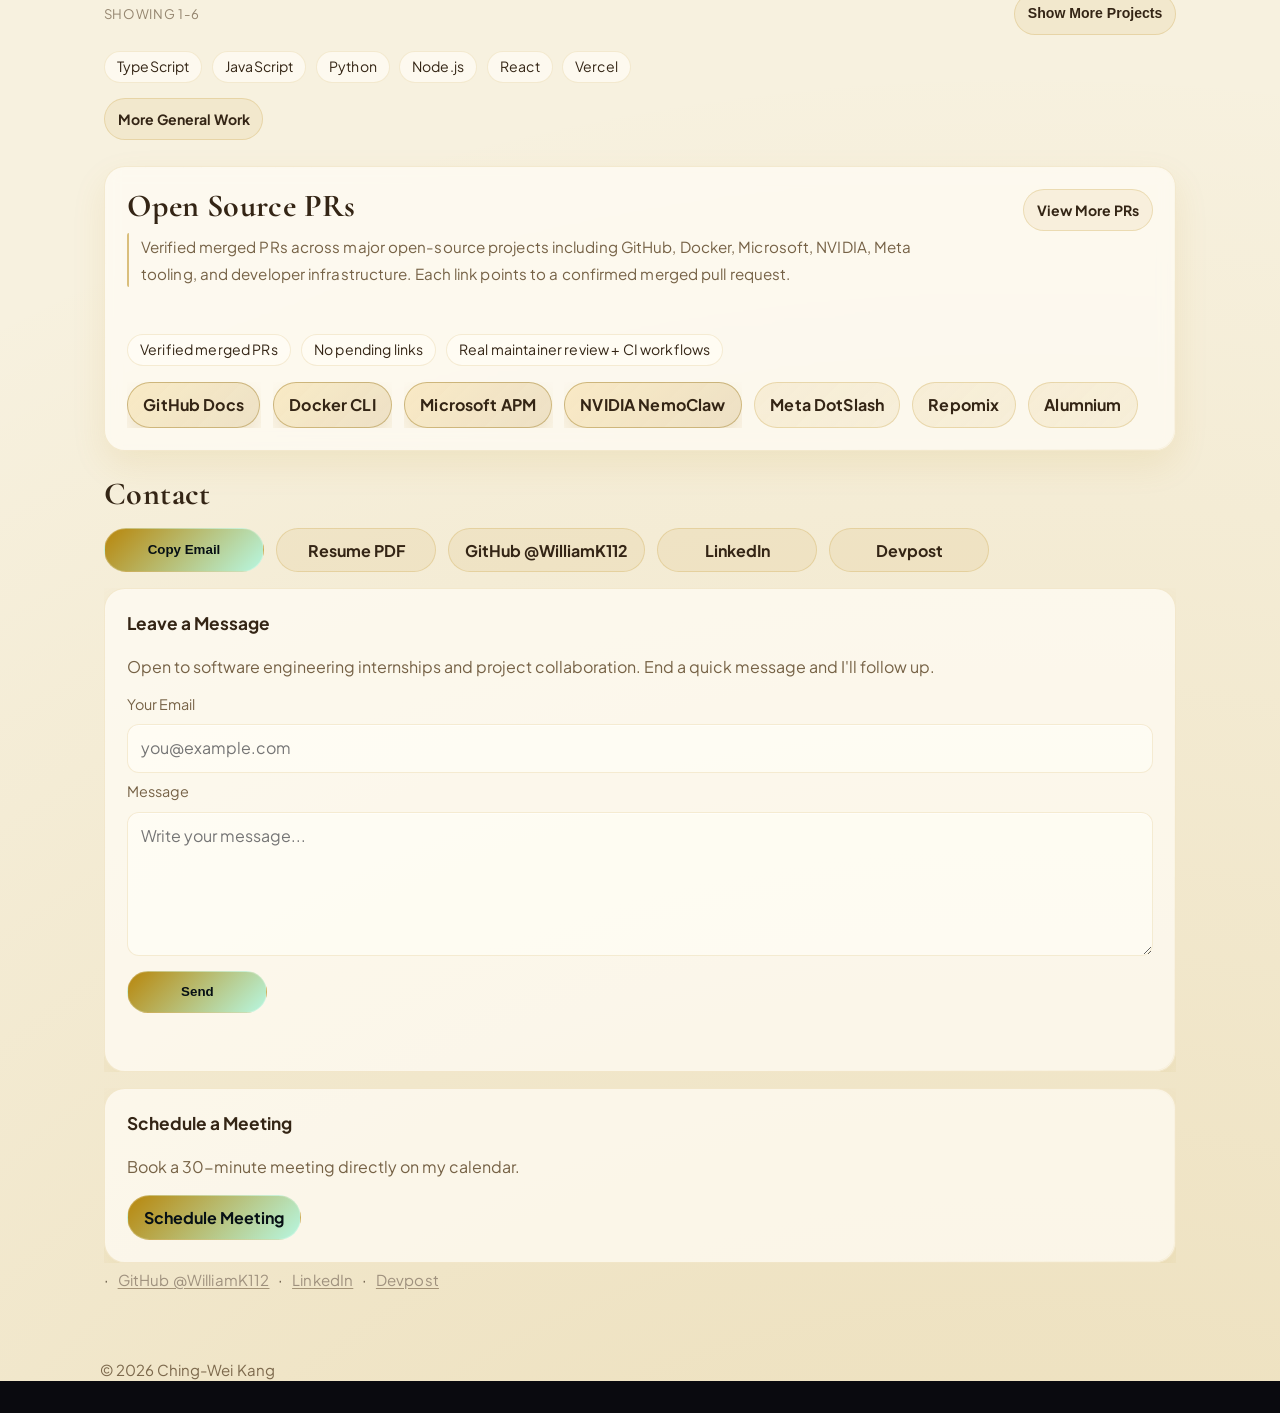
==== commit 15ea01a3: "Polish portfolio intro and profile visuals" ====
--- a/index.html
+++ b/index.html
@@ -14,6 +14,20 @@
   <meta name="twitter:card" content="summary_large_image">
   <meta name="twitter:title" content="William Kang (Ching-Wei Kang) | Software Engineer Portfolio">
   <meta name="twitter:description" content="UW-Madison CS + Data Science student focused on software engineering, data systems, and applied machine learning.">
+  <style>
+    html,
+    body {
+      background: #000;
+    }
+    .entry-mask-intro {
+      position: fixed;
+      inset: 0;
+      z-index: 999;
+      display: grid;
+      place-items: center;
+      background: #000;
+    }
+  </style>
   <script>
     (function redirectLegacyDomain() {
       const host = window.location.hostname;
@@ -28,9 +42,9 @@
   <link rel="canonical" href="https://williamkang.com/">
     <link rel="preconnect" href="https://fonts.googleapis.com">
     <link rel="preconnect" href="https://fonts.gstatic.com" crossorigin>
-    <link href="https://fonts.googleapis.com/css2?family=Cormorant+Garamond:wght@600;700&family=Plus+Jakarta+Sans:wght@400;500;700&family=Prata&family=Playfair+Display:wght@600;700&display=swap" rel="stylesheet">
-    <link rel="stylesheet" href="styles.css?v=signal-field-1">
-    <script defer src="script.js?v=signal-field-1"></script>
+    <link href="https://fonts.googleapis.com/css2?family=Cormorant+Garamond:ital,wght@0,600;0,700;1,600;1,700&family=DM+Serif+Display:ital@0;1&family=Fraunces:opsz,wght@9..144,600;9..144,700&family=Plus+Jakarta+Sans:wght@400;500;700&family=Prata&family=Playfair+Display:wght@600;700&display=swap" rel="stylesheet">
+    <link rel="stylesheet" href="styles.css?v=taiwan-personal-bg-5">
+    <script defer src="script.js?v=taiwan-personal-bg-5"></script>
 </head>
 <body>
     <div class="noise" aria-hidden="true"></div>
@@ -40,8 +54,10 @@
     <div class="bg-orb bg-orb-2" aria-hidden="true"></div>
     <div class="entry-mask-intro" data-entry-intro aria-hidden="true">
         <div class="entry-mask-title-wrap">
-            <span class="entry-mask-title entry-mask-title-full">Ching-Wei Kang</span>
-            <span class="entry-mask-gate entry-mask-gate-right" aria-hidden="true"></span>
+            <video class="entry-wordmark" data-entry-video autoplay muted playsinline preload="auto" poster="assets/gemini-intro/entry-black-poster.png">
+                <source src="assets/gemini-intro/ching-wei-kang-art-serif-intro-1s-alpha.webm?v=lossless-final-hold-1" type="video/webm">
+                <source src="assets/gemini-intro/ching-wei-kang-art-serif-intro-05.mp4?v=lossless-final-hold-1" type="video/mp4">
+            </video>
         </div>
     </div>
 
@@ -93,13 +109,11 @@
                                 <span class="profile-flip-hint" data-i18n="flipHint">Click to flip</span>
                             </div>
                             <div class="profile-flip-face profile-flip-back">
-                                <strong class="profile-mini-title" data-i18n="profileSnapshotTitle">Personal Snapshot</strong>
+                                <img class="profile-origin-bg" src="assets/taiwan-dot-personal-bg.svg?v=taiwan-personal-bg-5" alt="" aria-hidden="true">
+                                <strong class="profile-mini-title" data-i18n="profileSnapshotTitle">Personal Info</strong>
                                 <span class="profile-mini-line" data-i18n="profileName">Ching-Wei (William) Kang</span>
                                 <span class="profile-mini-line" data-i18n="profileSchool">Junior, UW-Madison</span>
-                                <span class="profile-mini-line" data-i18n="profileDegree">BS Computer Science + Data Science (Double Major)</span>
-                                <span class="profile-mini-line" data-i18n="profileGraduation">Expected graduation: May 2027</span>
                                 <span class="profile-mini-line" data-i18n="profileGpa">GPA: 3.91</span>
-                                <span class="profile-mini-line" data-i18n="profileFocus">Focus: AI, backend, and data systems</span>
                                 <a class="profile-mini-link" href="https://www.instagram.com/williamkangcw/" target="_blank" rel="noopener noreferrer" data-i18n="profileMiniInstagram">Instagram: @williamkangcw</a>
                             </div>
                         </div>
@@ -156,11 +170,7 @@
                     </ul>
                 </div>
             </article>
-            <div>
-                <article class="card education-card">
-                    <h2 data-i18n="educationTitle">Education</h2>
-                    <p data-i18n="educationDesc">UW-Madison BS double major in Computer Science and Data Science, maintaining a 3.91 GPA and graduating in May 2027.</p>
-                </article>
+            <div class="about-side">
                 <div class="stats">
                     <div>
                         <p class="big">10+</p>
@@ -171,6 +181,7 @@
                         <p class="label" data-i18n="statsExperience">Years Experience</p>
                     </div>
                 </div>
+                <div data-about-certificates-slot></div>
             </div>
         </section>
 
@@ -257,6 +268,7 @@
                     <div class="project-flip-inner">
                         <div class="project-flip-face project-flip-front">
                             <img src="https://raw.githubusercontent.com/WilliamK112/TableUs/main/assets/branding/Logo_Reveal_Animation_Request.gif?v=tableus-logo-gif-1" alt="Preview GIF for TableUs project">
+                            <span class="project-award-badge" data-i18n="project3AwardBadge">Award-winning project</span>
                             <div class="project-flip-overlay">
                                 <span class="project-flip-title">TableUs</span>
                                 <span class="project-flip-subtitle" data-i18n="project3Subtitle">AI-assisted restaurant discovery for groups</span>
@@ -265,6 +277,7 @@
                         </div>
                         <div class="project-flip-face project-flip-back">
                             <h3><a href="https://github.com/WilliamK112/TableUs" target="_blank" rel="noopener noreferrer">TableUs</a></h3>
+                            <p class="project-award-note"><strong data-i18n="projectAwardLabel">Recognition:</strong><span data-i18n="project3AwardNote">Award-winning group AI dining discovery project.</span></p>
                             <p><strong class="impact" data-i18n="projectTechLabel">Tech:</strong><span data-i18n="project3Tech">Next.js, React, Python, FastAPI, Google Gemini, Google Maps.</span><strong class="impact" data-i18n="projectImpactLabel">Impact:</strong><span data-i18n="project3Impact">Built an AI restaurant discovery product that turns group preferences, location, and natural-language input into explainable recommendations.</span></p>
                             <p class="project-date" data-i18n="project3Date">Last updated: 2026-04-11</p>
                             <div class="project-links">
@@ -424,7 +437,6 @@
                 <span>Vercel</span>
             </div>
             <div class="projects-more-work">
-                <p class="section-note" data-i18n="projectsNote">Selected projects focused on AI tooling, practical product delivery, and deployable engineering.</p>
                 <a href="https://linktr.ee/WilliamKangCW" class="btn btn-ghost btn-sm" target="_blank" rel="noopener noreferrer" title="more general work" data-i18n="ctaMore">More General Work</a>
             </div>
         </section>
--- a/styles.css
+++ b/styles.css
@@ -147,116 +147,153 @@
   z-index: 999;
   display: grid;
   place-items: center;
-  background: #050609;
+  background: #000;
   pointer-events: none;
   opacity: 1;
-  transition: opacity 500ms ease;
   isolation: isolate;
+  overflow: hidden;
+  transition: opacity 90ms ease;
 }
 
 .entry-mask-intro::before,
 .entry-mask-intro::after {
+  display: none;
+}
+
+.entry-mask-intro::before {
   content: "";
-  position: absolute;
-  top: 0;
-  bottom: 0;
-  width: 50.2%;
-  background: #050609;
-  z-index: 0;
-  transition: transform 90ms linear;
-  will-change: transform;
-}
-
-.entry-mask-intro::before {
-  left: 0;
-  transform: translateX(calc(var(--entry-open) * -101%));
-}
-
-.entry-mask-intro::after {
-  right: 0;
-  transform: translateX(calc(var(--entry-open) * 101%));
+  display: block;
+  position: absolute;
+  inset: 0;
+  z-index: 3;
+  background: #000;
+  pointer-events: none;
+  animation: entryBlackVeilOut 620ms cubic-bezier(.2,.72,.18,1) 60ms forwards;
+}
+
+.entry-mask-intro.is-fading {
+  opacity: 0;
 }
 
 .entry-mask-title-wrap {
-  display: inline-grid;
-  grid-template-columns: auto auto;
-  align-items: center;
-  gap: clamp(0.75rem, 2.1vw, 1.35rem);
+  width: min(92vw, 1120px);
   position: relative;
   z-index: 1;
-  transform: translateX(0);
-}
-
-.entry-mask-title {
-  color: #f5f6f9;
-  font-family: "Playfair Display", "Cormorant Garamond", serif;
-  font-size: clamp(2.2rem, 9vw, 6.2rem);
-  line-height: 0.9;
-  letter-spacing: -0.02em;
+  display: grid;
+  justify-items: center;
+  transform: translate3d(0, 4px, 0);
+  overflow: visible;
+}
+
+.entry-mask-title-wrap::before,
+.entry-mask-title-wrap::after {
+  display: none;
+}
+
+.entry-mask-title-wrap::before,
+.entry-mask-title-wrap::after {
+  content: "";
+  display: block;
+  position: absolute;
+  z-index: 2;
+  pointer-events: none;
+  mix-blend-mode: screen;
   opacity: 0;
-  filter: blur(14px);
-}
-
-.entry-mask-title-full {
-  animation: maskTitleIn 780ms cubic-bezier(.22,.78,.18,1) 120ms forwards;
-}
-
-.entry-mask-gate {
+}
+
+.entry-mask-title-wrap::before {
+  inset: -18% -18%;
+  background:
+    radial-gradient(
+      ellipse at center,
+      rgba(255, 255, 255, 0.28) 0%,
+      rgba(211, 222, 242, 0.16) 16%,
+      rgba(131, 149, 180, 0.07) 34%,
+      rgba(131, 149, 180, 0.025) 52%,
+      rgba(255, 255, 255, 0) 74%
+    );
+  filter: blur(34px);
+  transform: scaleX(0.08) scaleY(0.7);
+  animation: entryCenterLoadBloom 980ms cubic-bezier(.2,.76,.18,1) 70ms both;
+}
+
+.entry-mask-title-wrap::after {
+  inset: -10% -22%;
+  background:
+    radial-gradient(ellipse at center, rgba(255, 255, 255, 0.2) 0%, rgba(205, 218, 244, 0.1) 22%, rgba(255, 255, 255, 0) 70%);
+  filter: blur(30px);
+  transform: scaleX(0.06) scaleY(0.72);
+  animation: entryCenterLoadTrace 1040ms cubic-bezier(.18,.82,.18,1) 80ms both;
+}
+
+.entry-mask-intro.is-holding .entry-mask-title-wrap::before,
+.entry-mask-intro.is-holding .entry-mask-title-wrap::after {
+  animation-play-state: paused;
+}
+
+.entry-mask-intro.is-fading .entry-mask-title-wrap::before,
+.entry-mask-intro.is-fading .entry-mask-title-wrap::after {
+  opacity: 0;
+  animation-play-state: paused;
+}
+
+.entry-wordmark {
   position: relative;
-  width: calc(clamp(18px, 2.4vw, 32px) + (var(--entry-open) * 40vw));
-  height: clamp(170px, 24vh, 250px);
-  border-radius: 999px;
-  overflow: hidden;
-  opacity: 0.95;
+  z-index: 1;
+  display: block;
+  width: min(92vw, 1120px);
+  height: auto;
+  border: 0;
+  background: transparent;
+  opacity: 1;
+  filter:
+    brightness(1.16)
+    drop-shadow(0 0 12px rgba(226, 236, 250, 0.16))
+    drop-shadow(0 24px 54px rgba(0, 0, 0, 0.34));
+}
+
+.entry-wordmark-text {
+  position: relative;
+  z-index: 1;
+  display: inline-block;
+  color: transparent;
   background:
-    linear-gradient(180deg, rgba(188, 211, 255, 0.9), rgba(28, 40, 69, 0.35) 42%, rgba(188, 216, 255, 0.85));
-  box-shadow: 0 0 18px rgba(142, 167, 255, 0.38), 0 0 44px rgba(142, 167, 255, 0.28);
-  transform-origin: center;
-  animation: maskGatePulse 900ms cubic-bezier(.22,.78,.18,1) 90ms forwards;
-  transition: width 90ms linear, opacity 120ms linear;
-}
-
-.entry-mask-gate-right {
-  width: clamp(16px, 2vw, 26px);
-}
-
-.entry-mask-gate::before {
-  content: "";
+    linear-gradient(100deg, #8c9097 0%, #f7f9fc 28%, #b8c0cd 48%, #ffffff 58%, #7b8493 100%);
+  -webkit-background-clip: text;
+  background-clip: text;
+  font-family: "Playfair Display", "DM Serif Display", "Cormorant Garamond", serif;
+  font-size: clamp(3.2rem, 10vw, 8.4rem);
+  font-weight: 700;
+  line-height: 0.92;
+  letter-spacing: 0;
+  white-space: nowrap;
+  opacity: 1;
+  transform: translate3d(0, 7px, 0);
+  filter:
+    drop-shadow(0 0 10px rgba(232, 238, 248, 0.24))
+    drop-shadow(0 28px 58px rgba(0, 0, 0, 0.42));
+  animation: entryWordmarkTextIn 1040ms cubic-bezier(.18,.82,.18,1) 50ms both;
+}
+
+.entry-wordmark-text::after {
+  content: "Ching-Wei Kang";
   position: absolute;
   inset: 0;
+  color: transparent;
   background:
-    linear-gradient(180deg, rgba(189, 214, 255, 0.55), rgba(24, 34, 58, 0.32) 48%, rgba(189, 214, 255, 0.5));
-  opacity: 0;
-  animation: maskGateReveal 860ms cubic-bezier(.22,.78,.18,1) 280ms forwards;
-}
-
-.entry-mask-intro.is-end .entry-mask-title {
-  opacity: 0.05;
-  filter: blur(8px);
-  transition: opacity 180ms ease, filter 180ms ease;
-}
-
-.entry-mask-intro.is-end .entry-mask-gate {
-  opacity: 0.08;
-  transition: opacity 180ms ease;
-}
-
-.entry-mask-intro.is-end {
-  opacity: 0;
-}
-
-body.intro-scroll-active .topbar,
-body.intro-scroll-active main {
-  opacity: calc(0.2 + (var(--intro-progress, 0) * 0.8));
-  transform: translateY(calc((1 - var(--intro-progress, 0)) * 24px));
-}
-
-body.intro-scroll-active .topbar {
-  transition: opacity 140ms linear, transform 140ms linear;
-}
-
-body.intro-scroll-active main {
-  transition: opacity 140ms linear, transform 140ms linear;
+    linear-gradient(100deg,
+      transparent 0%,
+      transparent 34%,
+      rgba(255, 255, 255, 0.36) 45%,
+      rgba(255, 255, 255, 0.96) 50%,
+      rgba(190, 204, 226, 0.34) 57%,
+      transparent 68%,
+      transparent 100%);
+  -webkit-background-clip: text;
+  background-clip: text;
+  transform: translate3d(-52%, 0, 0);
+  animation: entryTextSilverPass 1080ms cubic-bezier(.18,.82,.18,1) 80ms both;
+  pointer-events: none;
 }
 
 .topbar {
@@ -384,6 +421,9 @@
 body[data-theme="light"] .live-links a {
   background: rgba(255, 252, 245, 0.72);
   border-color: rgba(184, 134, 11, 0.14);
+}
+body[data-theme="light"] .card {
+  box-shadow: 0 14px 34px rgba(184, 134, 11, 0.1);
 }
 body[data-theme="light"] .card:hover,
 body[data-theme="light"] .stats > div:hover,
@@ -725,25 +765,47 @@
 }
 .profile-flip-back {
   transform: rotateY(180deg) translateZ(1px);
-  background: linear-gradient(145deg, rgba(16, 22, 49, 0.95), rgba(27, 46, 62, 0.95));
-  border: 1px solid color-mix(in srgb, var(--line) 80%, white 20%);
+  background:
+    linear-gradient(145deg, rgba(255, 250, 236, 0.92), rgba(247, 238, 211, 0.82)),
+    color-mix(in srgb, var(--surface) 74%, white 26%);
+  border: 1px solid color-mix(in srgb, var(--accent) 18%, var(--line));
   display: grid;
   gap: 0.32rem;
-  align-content: center;
+  align-content: start;
   padding: 0.85rem;
   text-align: left;
+  isolation: isolate;
 }
 .profile-mini-title {
+  position: relative;
+  z-index: 2;
   font-size: 1rem;
   margin-bottom: 0.2rem;
+  color: var(--text);
 }
 .profile-mini-line {
+  position: relative;
+  z-index: 2;
   font-size: 0.84rem;
-  color: color-mix(in srgb, var(--muted) 80%, white 20%);
+  color: color-mix(in srgb, var(--text) 72%, var(--muted) 28%);
   line-height: 1.35;
 }
+.profile-origin-bg {
+  position: absolute;
+  inset: 0;
+  z-index: 0;
+  width: 100%;
+  height: 100%;
+  object-fit: cover;
+  opacity: 0.6;
+  pointer-events: none;
+}
 .profile-mini-link {
-  margin-top: 0.12rem;
+  position: absolute;
+  left: 0.85rem;
+  right: 0.85rem;
+  bottom: 0.8rem;
+  z-index: 2;
   font-size: 0.84rem;
   color: color-mix(in srgb, var(--accent) 80%, white 20%);
   text-decoration: underline;
@@ -1000,49 +1062,253 @@
   to { transform: rotate(360deg) scale(1); }
 }
 
-@keyframes maskTitleIn {
+@keyframes entryBlackVeilOut {
+  0% {
+    opacity: 1;
+  }
+  45% {
+    opacity: 0.62;
+  }
+  100% {
+    opacity: 0;
+  }
+}
+
+@keyframes maskSilverFlash {
   0% {
     opacity: 0;
-    transform: translateY(14px) scale(0.98);
-    filter: blur(16px);
+    filter: blur(32px);
+    transform: translate3d(-18%, 0, 0) scale(0.96);
+  }
+  46% {
+    opacity: 0.74;
+    filter: blur(12px);
+    transform: translate3d(4%, 0, 0) scale(1.02);
+  }
+  76% {
+    opacity: 0.2;
+    filter: blur(18px);
+    transform: translate3d(12%, 0, 0) scale(1.01);
+  }
+  100% {
+    opacity: 0;
+    filter: blur(24px);
+    transform: translate3d(18%, 0, 0) scale(1);
+  }
+}
+
+@keyframes entryBreathBar {
+  0% {
+    opacity: 0;
+    transform: translate3d(16px, 12px, 0) scaleY(0.45);
+  }
+  38% {
+    opacity: 0.86;
+    transform: translate3d(0, 0, 0) scaleY(1.04);
+  }
+  72% {
+    opacity: 0.54;
+    transform: translate3d(0, -2px, 0) scaleY(0.92);
+  }
+  100% {
+    opacity: 0.8;
+    transform: translate3d(0, 0, 0) scaleY(1);
+  }
+}
+
+@keyframes entrySilverSheen {
+  0% {
+    opacity: 0;
+    filter: blur(18px) saturate(108%);
+    transform: translate3d(-72%, 0, 0) skewX(-11deg) scaleX(0.84);
+  }
+  18% {
+    opacity: 0.16;
+  }
+  50% {
+    opacity: 0.82;
+    filter: blur(8px) saturate(132%);
+  }
+  78% {
+    opacity: 0.3;
+  }
+  100% {
+    opacity: 0;
+    filter: blur(14px) saturate(116%);
+    transform: translate3d(72%, 0, 0) skewX(-11deg) scaleX(0.92);
+  }
+}
+
+@keyframes entryCenterLoadBloom {
+  0% {
+    opacity: 0;
+    filter: blur(42px);
+    transform: scaleX(0.06) scaleY(0.72);
+  }
+  22% {
+    opacity: 0.34;
+  }
+  56% {
+    opacity: 0.48;
+    filter: blur(34px);
+    transform: scaleX(0.9) scaleY(0.86);
+  }
+  78% {
+    opacity: 0.22;
+    transform: scaleX(1.24) scaleY(0.98);
+  }
+  100% {
+    opacity: 0;
+    filter: blur(46px);
+    transform: scaleX(1.42) scaleY(1.04);
+  }
+}
+
+@keyframes entryCenterLoadTrace {
+  0% {
+    opacity: 0;
+    transform: scaleX(0.02);
+  }
+  24% {
+    opacity: 0.18;
+  }
+  52% {
+    opacity: 0.3;
+    transform: scaleX(0.72);
+  }
+  76% {
+    opacity: 0.18;
+    transform: scaleX(1.16);
+  }
+  100% {
+    opacity: 0;
+    transform: scaleX(1.28);
+  }
+}
+
+@keyframes entryWordmarkFadeIn {
+  0% {
+    opacity: 0;
+    filter:
+      brightness(0.8)
+      blur(5px)
+      drop-shadow(0 0 0 rgba(226, 236, 250, 0))
+      drop-shadow(0 24px 54px rgba(0, 0, 0, 0.34));
+  }
+  42% {
+    opacity: 0.45;
+    filter:
+      brightness(1.02)
+      blur(1.8px)
+      drop-shadow(0 0 6px rgba(226, 236, 250, 0.08))
+      drop-shadow(0 24px 54px rgba(0, 0, 0, 0.34));
   }
   100% {
     opacity: 1;
-    transform: translateY(0) scale(1);
-    filter: blur(0);
-  }
-}
-
-@keyframes maskGatePulse {
-  0% {
-    transform: scaleY(0.32) scaleX(0.4);
-    opacity: 0.3;
-  }
-  55% {
-    transform: scaleY(1.04) scaleX(1);
-    opacity: 1;
-  }
-  100% {
-    transform: scaleY(1) scaleX(1);
-    opacity: 0.95;
-  }
-}
-
-@keyframes maskGateReveal {
+    filter:
+      brightness(1.18)
+      blur(0)
+      drop-shadow(0 0 12px rgba(226, 236, 250, 0.16))
+      drop-shadow(0 24px 54px rgba(0, 0, 0, 0.34));
+  }
+}
+
+@keyframes entryWordmarkTextIn {
   0% {
     opacity: 0;
-    transform: scaleY(0.3);
-    filter: blur(8px);
-  }
-  70% {
-    opacity: 0.92;
-    transform: scaleY(1);
-    filter: blur(0);
+    filter:
+      blur(8px)
+      drop-shadow(0 0 0 rgba(232, 238, 248, 0))
+      drop-shadow(0 28px 58px rgba(0, 0, 0, 0.42));
+    transform: translate3d(0, 14px, 0) scale(0.992);
+  }
+  36% {
+    opacity: 0.74;
+    filter:
+      blur(2px)
+      drop-shadow(0 0 12px rgba(232, 238, 248, 0.18))
+      drop-shadow(0 28px 58px rgba(0, 0, 0, 0.42));
   }
   100% {
-    opacity: 0.84;
-    transform: scaleY(1);
-    filter: blur(0);
+    opacity: 1;
+    filter:
+      blur(0)
+      drop-shadow(0 0 10px rgba(232, 238, 248, 0.24))
+      drop-shadow(0 28px 58px rgba(0, 0, 0, 0.42));
+    transform: translate3d(0, 7px, 0) scale(1);
+  }
+}
+
+@keyframes entryTextSilverPass {
+  0% {
+    opacity: 0;
+    transform: translate3d(-52%, 0, 0);
+  }
+  24% {
+    opacity: 0.18;
+  }
+  52% {
+    opacity: 0.9;
+  }
+  100% {
+    opacity: 0;
+    transform: translate3d(52%, 0, 0);
+  }
+}
+
+@keyframes entryWordmarkIn {
+  0% {
+    opacity: 0;
+    clip-path: inset(0 100% 0 0);
+    filter:
+      blur(6px)
+      drop-shadow(0 0 4px rgba(226, 236, 250, 0.08))
+      drop-shadow(0 24px 54px rgba(0, 0, 0, 0.34));
+    transform: translate3d(-18px, 10px, 0) scale(0.992);
+  }
+  24% {
+    opacity: 1;
+  }
+  76% {
+    clip-path: inset(0 8% 0 0);
+    filter:
+      blur(0.6px)
+      drop-shadow(0 0 18px rgba(226, 236, 250, 0.22))
+      drop-shadow(0 24px 54px rgba(0, 0, 0, 0.34));
+  }
+  100% {
+    opacity: 1;
+    clip-path: inset(0 0 0 0);
+    filter:
+      blur(0)
+      drop-shadow(0 0 12px rgba(226, 236, 250, 0.18))
+      drop-shadow(0 24px 54px rgba(0, 0, 0, 0.34));
+    transform: translate3d(0, 0, 0) scale(1);
+  }
+}
+
+@keyframes entryWordmarkSheen {
+  0% {
+    opacity: 0;
+    transform: translateX(-96%) skewX(-10deg);
+  }
+  34% {
+    opacity: 0.42;
+  }
+  100% {
+    opacity: 0;
+    transform: translateX(96%) skewX(-10deg);
+  }
+}
+
+@keyframes entryRuleIn {
+  0% {
+    opacity: 0;
+    transform: scaleX(0.72);
+  }
+  100% {
+    opacity: 0.52;
+    transform: scaleX(1);
   }
 }
 
@@ -1072,6 +1338,7 @@
   padding: 1.4rem;
   backdrop-filter: blur(8px);
   box-shadow: 0 8px 24px rgba(0,0,0,0.14);
+  overflow: hidden;
   transition: transform 0.25s ease, border-color 0.25s ease, background 0.25s ease;
 }
 .card h2 {
@@ -1194,7 +1461,12 @@
   color: color-mix(in srgb, var(--muted) 72%, white 28%);
 }
 
-.stats { margin-top: 1rem; display: grid; gap: 0.8rem; align-content: start; }
+.about-side {
+  display: grid;
+  gap: 0.85rem;
+  align-content: start;
+}
+.stats { display: grid; gap: 0.8rem; align-content: start; }
 .stats > div {
   border: 1px solid var(--line);
   border-radius: 1rem;
@@ -1349,6 +1621,27 @@
   font-weight: 700;
   color: #fff;
 }
+.project-award-badge {
+  position: absolute;
+  top: 0.85rem;
+  right: 0.85rem;
+  z-index: 2;
+  max-width: calc(100% - 1.7rem);
+  padding: 0.32rem 0.58rem;
+  border: 1px solid rgba(255, 255, 255, 0.46);
+  border-radius: 999px;
+  background:
+    linear-gradient(135deg, rgba(255,255,255,0.78), rgba(214,225,243,0.38) 48%, rgba(255,255,255,0.18)),
+    rgba(14, 18, 27, 0.34);
+  -webkit-backdrop-filter: blur(14px) saturate(135%);
+  backdrop-filter: blur(14px) saturate(135%);
+  color: #172033;
+  font-size: 0.68rem;
+  font-weight: 850;
+  line-height: 1;
+  letter-spacing: 0.02em;
+  box-shadow: 0 12px 28px rgba(12, 18, 28, 0.2);
+}
 .project-flip-subtitle {
   font-size: 0.86rem;
   color: color-mix(in srgb, var(--muted) 70%, white 30%);
@@ -1363,6 +1656,24 @@
   border-radius: 999px;
   padding: 0.18rem 0.5rem;
   background: rgba(0,0,0,0.2);
+}
+.project-award-note {
+  margin: 0.25rem 0 0.4rem;
+  padding: 0.45rem 0.55rem;
+  border: 1px solid rgba(255,255,255,0.16);
+  border-radius: 0.65rem;
+  background: rgba(255,255,255,0.06);
+  color: color-mix(in srgb, var(--text) 86%, white 14%);
+  font-size: 0.82rem;
+  line-height: 1.45;
+}
+.project-award-note strong {
+  display: block;
+  margin-bottom: 0.12rem;
+  color: color-mix(in srgb, var(--accent) 70%, white 30%);
+  font-size: 0.68rem;
+  letter-spacing: 0.08em;
+  text-transform: uppercase;
 }
 .project-flip-placeholder {
   display: flex;
@@ -1639,11 +1950,26 @@
 #certificates {
   margin-top: 2.5rem;
 }
+#about #certificates {
+  margin-top: 0;
+  border: 1px solid var(--line);
+  border-radius: 1.1rem;
+  padding: 1rem;
+  background: rgba(255,255,255,0.045);
+}
+#about #certificates h2 {
+  font-size: 1.7rem;
+}
 .certificate-grid {
   margin-top: 1rem;
   display: grid;
   gap: 0.9rem;
   grid-template-columns: repeat(3, 1fr);
+}
+#about .certificate-grid {
+  margin-top: 0.75rem;
+  grid-template-columns: 1fr;
+  gap: 0.65rem;
 }
 .certificate-card {
   border: 1px solid var(--line);
@@ -1657,13 +1983,24 @@
   display: flex;
   flex-direction: column;
 }
+#about .certificate-card {
+  padding: 0.75rem 0.85rem;
+  border-radius: 0.85rem;
+}
 .certificate-card h3 {
   margin: 0.2rem 0 0;
   font-size: 1.02rem;
 }
+#about .certificate-card h3 {
+  font-size: 0.95rem;
+  line-height: 1.25;
+}
 .certificate-card p {
   margin-top: 0.55rem;
   line-height: 1.6;
+}
+#about .certificate-card p:not(.certificate-meta) {
+  display: none;
 }
 .certificate-link {
   width: fit-content;
@@ -1683,6 +2020,20 @@
   text-transform: uppercase;
   letter-spacing: 0.08em;
   color: color-mix(in srgb, var(--muted) 75%, white 25%);
+}
+#about .certificate-link {
+  padding-top: 0.45rem;
+  font-size: 0.82rem;
+}
+#about .projects-controls {
+  margin-top: 0.8rem;
+  gap: 0.6rem;
+}
+#about .projects-page-indicator {
+  font-size: 0.78rem;
+}
+#about .project-more-btn {
+  margin-left: auto;
 }
 .ability-grid {
   margin-top: 1rem;
@@ -1740,6 +2091,10 @@
 .message-form textarea {
   resize: vertical;
   min-height: 130px;
+}
+body[data-theme="light"] .message-form input,
+body[data-theme="light"] .message-form textarea {
+  box-shadow: inset 0 1px 0 rgba(255, 255, 255, 0.48);
 }
 .message-form input:focus-visible,
 .message-form textarea:focus-visible {
@@ -1991,7 +2346,8 @@
 }
 .recruiter-snapshot li {
   display: flex;
-  justify-content: space-between;
+  align-items: flex-start;
+  justify-content: flex-start;
   gap: 0.8rem;
   border: 1px solid var(--line);
   border-radius: 0.8rem;
@@ -1999,20 +2355,22 @@
   background: rgba(255,255,255,0.04);
 }
 .recruiter-snapshot span {
+  flex: 0 0 8.6rem;
   color: color-mix(in srgb, var(--muted) 70%, white 30%);
   font-size: 0.82rem;
   letter-spacing: 0.04em;
   text-transform: uppercase;
 }
 .recruiter-snapshot strong {
+  flex: 1;
   color: var(--text);
   font-size: 0.93rem;
   font-weight: 700;
-  text-align: right;
+  text-align: left;
 }
 .recruiter-snapshot [data-i18n="snapshotTechValue"] {
   max-width: 34rem;
-  line-height: 1.45;
+  line-height: 1.5;
   overflow-wrap: anywhere;
 }
 
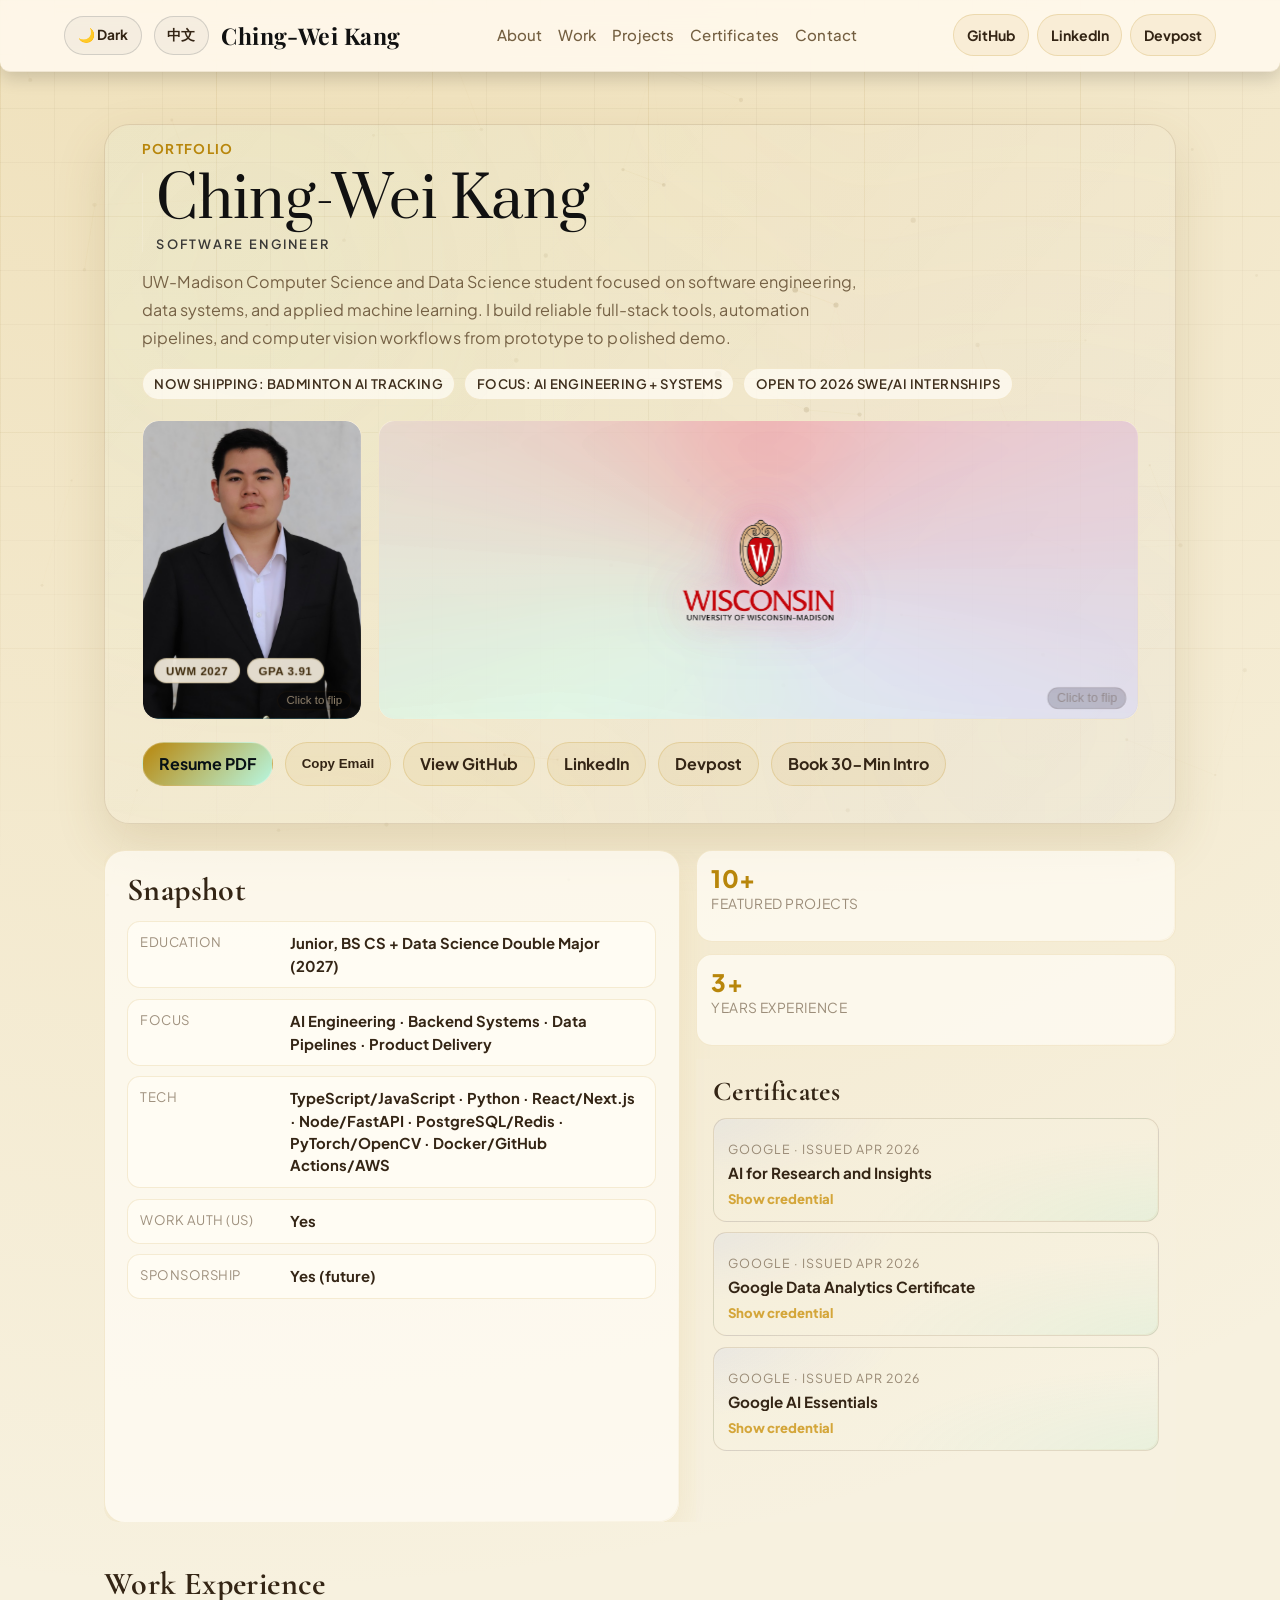
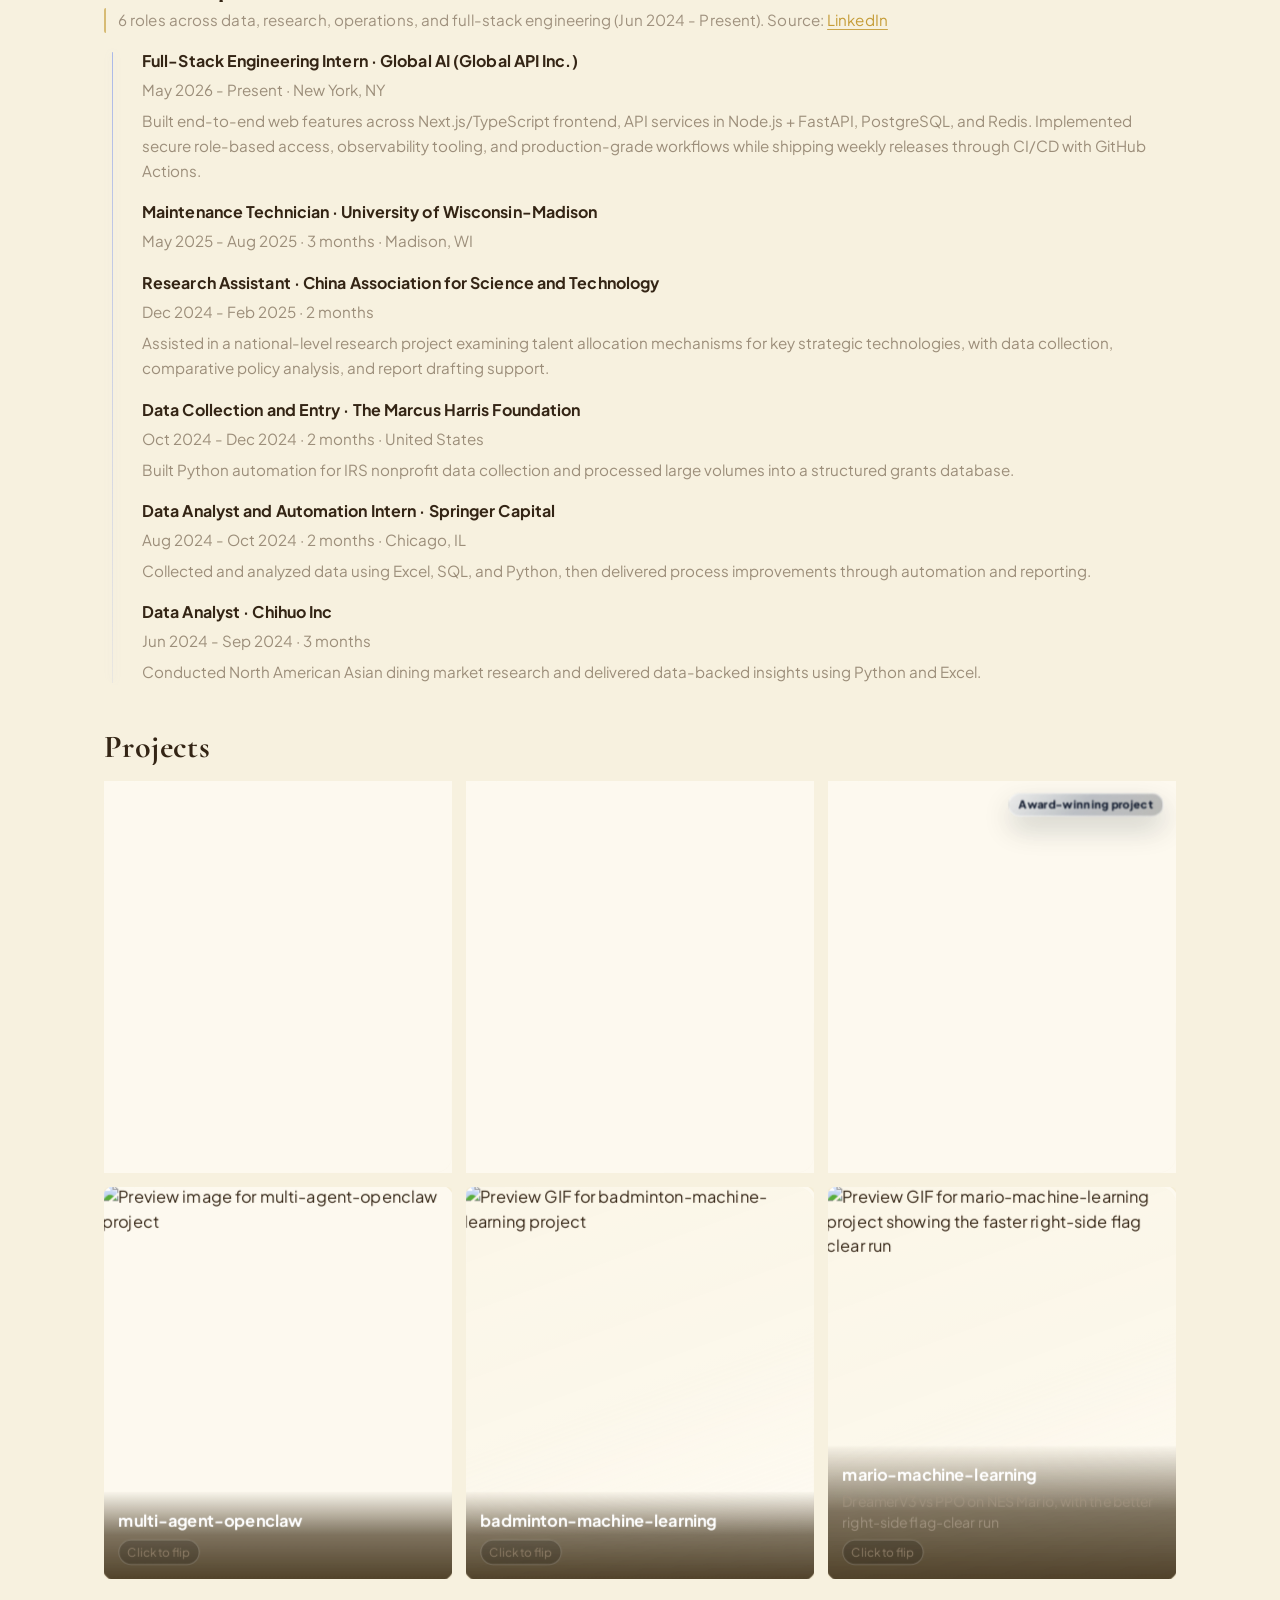
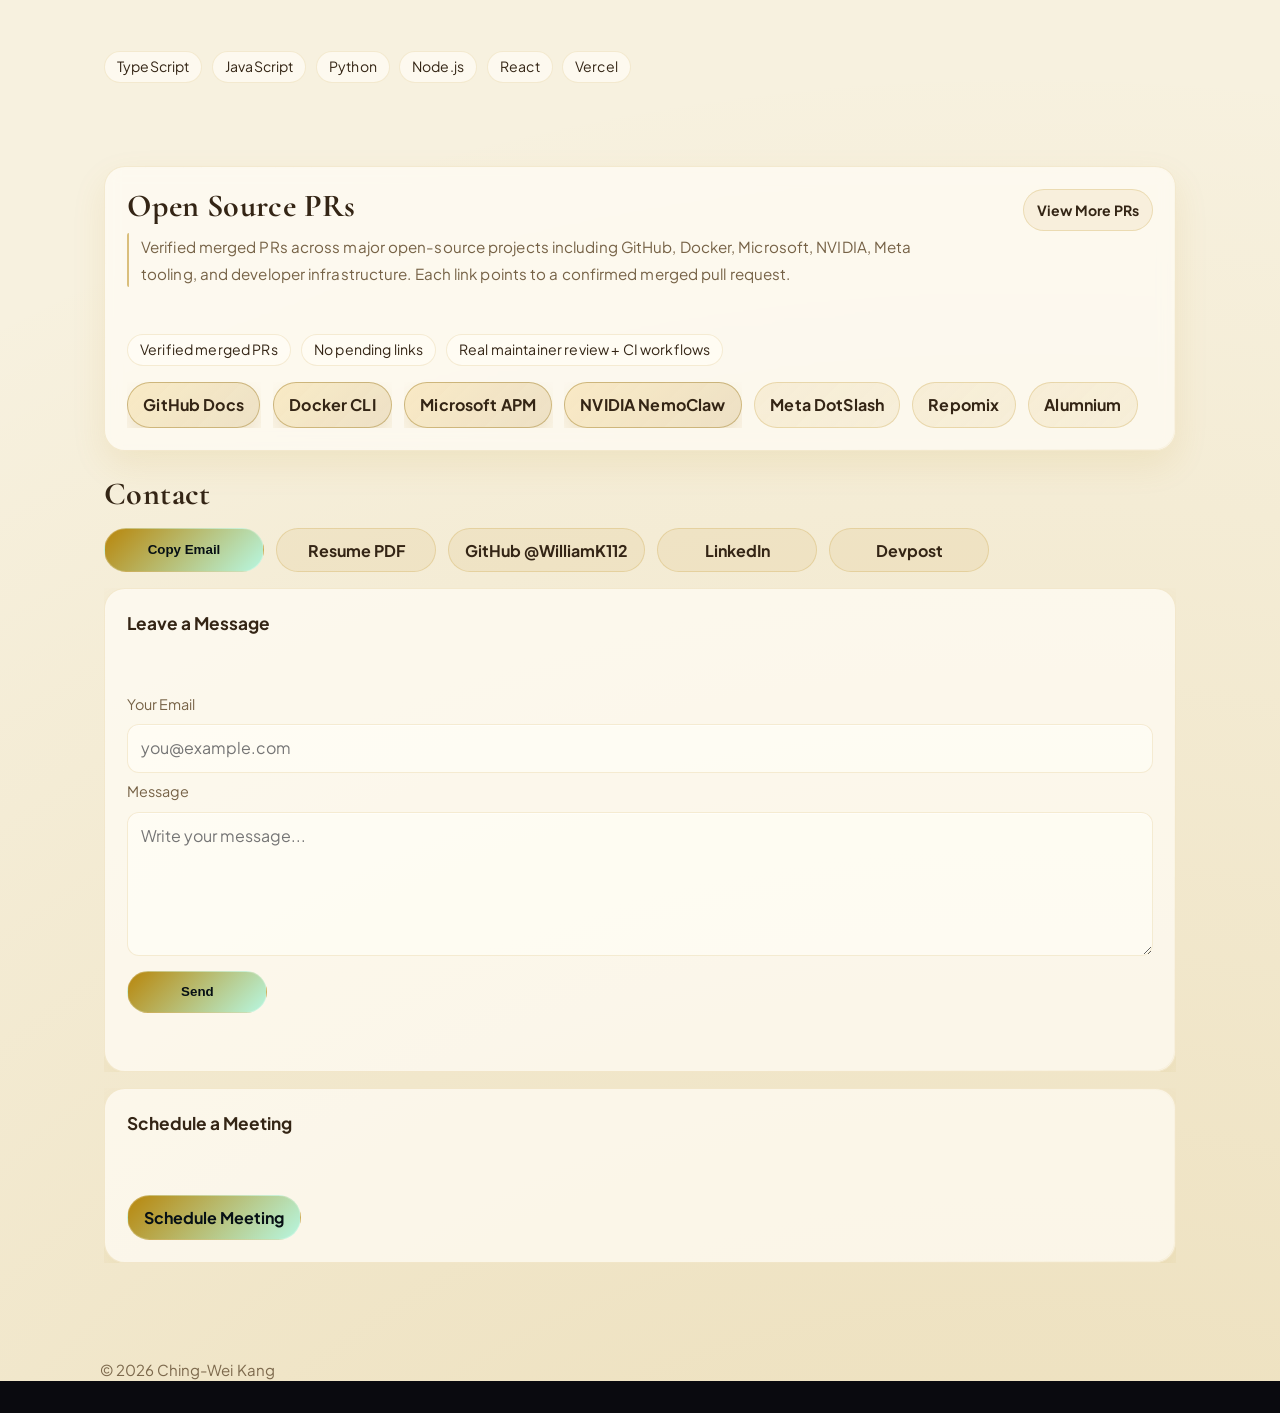
==== commit 86d78025: "Refine portfolio intro animation" ====
--- a/index.html
+++ b/index.html
@@ -29,6 +29,13 @@
     }
   </style>
   <script>
+    (function setupEntryLightMode() {
+      const params = new URLSearchParams(window.location.search);
+      const mode = params.get('entry-light') || 'rise';
+      const allowedModes = new Set(['curve', 'round', 'breath', 'rise']);
+      document.documentElement.dataset.entryLight = allowedModes.has(mode) ? mode : 'rise';
+    })();
+
     (function redirectLegacyDomain() {
       const host = window.location.hostname;
       if (host === 'william-kang-site.vercel.app' || host === 'www.william-kang-site.vercel.app') {
@@ -43,8 +50,8 @@
     <link rel="preconnect" href="https://fonts.googleapis.com">
     <link rel="preconnect" href="https://fonts.gstatic.com" crossorigin>
     <link href="https://fonts.googleapis.com/css2?family=Cormorant+Garamond:ital,wght@0,600;0,700;1,600;1,700&family=DM+Serif+Display:ital@0;1&family=Fraunces:opsz,wght@9..144,600;9..144,700&family=Plus+Jakarta+Sans:wght@400;500;700&family=Prata&family=Playfair+Display:wght@600;700&display=swap" rel="stylesheet">
-    <link rel="stylesheet" href="styles.css?v=taiwan-personal-bg-5">
-    <script defer src="script.js?v=taiwan-personal-bg-5"></script>
+    <link rel="stylesheet" href="styles.css?v=entry-rise-early-cut-2">
+    <script defer src="script.js?v=entry-rise-early-cut-2"></script>
 </head>
 <body>
     <div class="noise" aria-hidden="true"></div>
@@ -54,7 +61,11 @@
     <div class="bg-orb bg-orb-2" aria-hidden="true"></div>
     <div class="entry-mask-intro" data-entry-intro aria-hidden="true">
         <div class="entry-mask-title-wrap">
-            <video class="entry-wordmark" data-entry-video autoplay muted playsinline preload="auto" poster="assets/gemini-intro/entry-black-poster.png">
+            <video class="entry-wordmark-glow" data-entry-glow-video muted playsinline preload="auto" poster="assets/gemini-intro/entry-black-poster.png">
+                <source src="assets/gemini-intro/ching-wei-kang-art-serif-intro-1s-alpha.webm?v=lossless-final-hold-1" type="video/webm">
+                <source src="assets/gemini-intro/ching-wei-kang-art-serif-intro-05.mp4?v=lossless-final-hold-1" type="video/mp4">
+            </video>
+            <video class="entry-wordmark" data-entry-video muted playsinline preload="auto" poster="assets/gemini-intro/entry-black-poster.png">
                 <source src="assets/gemini-intro/ching-wei-kang-art-serif-intro-1s-alpha.webm?v=lossless-final-hold-1" type="video/webm">
                 <source src="assets/gemini-intro/ching-wei-kang-art-serif-intro-05.mp4?v=lossless-final-hold-1" type="video/mp4">
             </video>
@@ -109,7 +120,7 @@
                                 <span class="profile-flip-hint" data-i18n="flipHint">Click to flip</span>
                             </div>
                             <div class="profile-flip-face profile-flip-back">
-                                <img class="profile-origin-bg" src="assets/taiwan-dot-personal-bg.svg?v=taiwan-personal-bg-5" alt="" aria-hidden="true">
+                                <img class="profile-origin-bg" src="assets/taiwan-dot-personal-bg.svg?v=taipei-dot-label-1" alt="" aria-hidden="true">
                                 <strong class="profile-mini-title" data-i18n="profileSnapshotTitle">Personal Info</strong>
                                 <span class="profile-mini-line" data-i18n="profileName">Ching-Wei (William) Kang</span>
                                 <span class="profile-mini-line" data-i18n="profileSchool">Junior, UW-Madison</span>
--- a/styles.css
+++ b/styles.css
@@ -147,7 +147,9 @@
   z-index: 999;
   display: grid;
   place-items: center;
-  background: #000;
+  background:
+    radial-gradient(ellipse at 50% 54%, rgba(118, 132, 158, 0.14) 0%, rgba(28, 34, 45, 0.06) 32%, transparent 68%),
+    #000;
   pointer-events: none;
   opacity: 1;
   isolation: isolate;
@@ -168,7 +170,29 @@
   z-index: 3;
   background: #000;
   pointer-events: none;
-  animation: entryBlackVeilOut 620ms cubic-bezier(.2,.72,.18,1) 60ms forwards;
+  opacity: 1;
+}
+
+.entry-mask-intro.is-ready::before {
+  animation: entryBlackVeilOut 360ms cubic-bezier(.2,.72,.18,1) forwards;
+}
+
+.entry-mask-intro::after {
+  content: "";
+  display: block;
+  position: absolute;
+  inset: -26%;
+  z-index: 0;
+  pointer-events: none;
+  mix-blend-mode: screen;
+  background:
+    radial-gradient(ellipse at 50% 52%, rgba(255, 255, 255, 0.34) 0%, rgba(224, 234, 252, 0.2) 18%, rgba(117, 135, 168, 0.095) 42%, transparent 72%),
+    radial-gradient(ellipse at 42% 54%, rgba(255, 255, 255, 0.13) 0%, rgba(188, 205, 236, 0.075) 28%, transparent 58%),
+    radial-gradient(ellipse at 60% 48%, rgba(210, 224, 250, 0.14) 0%, rgba(145, 166, 204, 0.075) 30%, transparent 62%);
+  filter: blur(58px);
+  opacity: 0;
+  transform: scale3d(0.72, 0.64, 1);
+  animation: entryAmbientSilverBloom 1120ms cubic-bezier(.2,.78,.16,1) 40ms both;
 }
 
 .entry-mask-intro.is-fading {
@@ -176,13 +200,134 @@
 }
 
 .entry-mask-title-wrap {
-  width: min(92vw, 1120px);
+  width: min(78vw, 820px);
   position: relative;
   z-index: 1;
   display: grid;
   justify-items: center;
   transform: translate3d(0, 4px, 0);
   overflow: visible;
+}
+
+html[data-entry-light="round"] .entry-mask-intro {
+  background:
+    radial-gradient(circle at 50% 52%, rgba(164, 178, 204, 0.15) 0%, rgba(58, 68, 84, 0.055) 30%, transparent 62%),
+    #000;
+}
+
+html[data-entry-light="round"] .entry-mask-intro::after {
+  inset: -24%;
+  background:
+    radial-gradient(circle at 50% 52%, rgba(255, 255, 255, 0.36) 0%, rgba(224, 234, 252, 0.22) 18%, rgba(142, 162, 200, 0.09) 38%, transparent 66%),
+    radial-gradient(circle at 45% 47%, rgba(255, 255, 255, 0.12) 0%, rgba(188, 205, 236, 0.07) 22%, transparent 48%),
+    radial-gradient(circle at 58% 56%, rgba(230, 239, 255, 0.13) 0%, rgba(145, 166, 204, 0.07) 24%, transparent 52%);
+  filter: blur(70px);
+  transform: scale3d(0.58, 0.58, 1);
+  animation: entryRoundOrbBloom 1120ms cubic-bezier(.2,.78,.16,1) 40ms both;
+}
+
+html[data-entry-light="round"] .entry-mask-title-wrap::before {
+  inset: -30% -18%;
+  border-radius: 50%;
+  background:
+    radial-gradient(circle at 50% 50%, rgba(255, 255, 255, 0.48) 0%, rgba(229, 238, 255, 0.3) 18%, rgba(156, 176, 214, 0.13) 38%, transparent 66%);
+  filter: blur(54px);
+  transform: scale3d(0.34, 0.28, 1);
+  animation: entryRoundWordHalo 1020ms cubic-bezier(.2,.76,.18,1) 70ms both;
+}
+
+html[data-entry-light="round"] .entry-mask-title-wrap::after {
+  inset: -20% -16%;
+  border-radius: 50%;
+  background:
+    radial-gradient(circle at 50% 50%, rgba(255, 255, 255, 0.3) 0%, rgba(213, 226, 252, 0.14) 26%, transparent 58%);
+  filter: blur(34px);
+  transform: scale3d(0.22, 0.18, 1);
+  animation: entryRoundCorePulse 980ms cubic-bezier(.18,.82,.18,1) 80ms both;
+}
+
+html[data-entry-light="curve"] .entry-mask-intro {
+  background:
+    radial-gradient(ellipse at 50% 55%, rgba(122, 138, 170, 0.11) 0%, rgba(24, 29, 39, 0.04) 35%, transparent 72%),
+    #000;
+}
+
+html[data-entry-light="curve"] .entry-mask-intro::after {
+  inset: -20%;
+  background:
+    radial-gradient(ellipse at 50% 53%, rgba(230, 239, 255, 0.16) 0%, rgba(154, 174, 214, 0.08) 30%, transparent 66%);
+  filter: blur(64px);
+  transform: scale3d(0.8, 0.7, 1);
+  animation: entryCurveAmbientBloom 1080ms cubic-bezier(.2,.78,.16,1) 50ms both;
+}
+
+html[data-entry-light="curve"] .entry-mask-title-wrap::before {
+  inset: -24% -20%;
+  background:
+    radial-gradient(ellipse at center, rgba(255, 255, 255, 0.22) 0%, rgba(212, 226, 255, 0.12) 26%, transparent 68%);
+  filter: blur(44px);
+  transform: scaleX(0.32) scaleY(0.58);
+  animation: entryCurveSoftFill 1040ms cubic-bezier(.2,.76,.18,1) 60ms both;
+}
+
+html[data-entry-light="curve"] .entry-mask-title-wrap::after {
+  display: none;
+}
+
+html[data-entry-light="breath"] .entry-mask-intro {
+  background:
+    radial-gradient(ellipse at 50% 55%, rgba(122, 138, 170, 0.11) 0%, rgba(24, 29, 39, 0.04) 35%, transparent 72%),
+    #000;
+}
+
+html[data-entry-light="breath"] .entry-mask-intro::after {
+  inset: -20%;
+  background:
+    radial-gradient(ellipse at 50% 53%, rgba(230, 239, 255, 0.16) 0%, rgba(154, 174, 214, 0.08) 30%, transparent 66%);
+  filter: blur(64px);
+  transform: scale3d(0.8, 0.7, 1);
+  animation: entryBreathAmbientBloom 1180ms cubic-bezier(.2,.72,.16,1) 20ms both;
+}
+
+html[data-entry-light="breath"] .entry-mask-title-wrap::before {
+  inset: -24% -20%;
+  background:
+    radial-gradient(ellipse at center, rgba(255, 255, 255, 0.22) 0%, rgba(212, 226, 255, 0.12) 26%, transparent 68%);
+  filter: blur(44px);
+  transform: scaleX(0.32) scaleY(0.58);
+  animation: entryBreathWordHalo 1180ms cubic-bezier(.18,.78,.18,1) 30ms both;
+}
+
+html[data-entry-light="breath"] .entry-mask-title-wrap::after {
+  display: none;
+}
+
+html[data-entry-light="rise"] .entry-mask-intro {
+  background:
+    radial-gradient(ellipse at 50% 55%, rgba(122, 138, 170, 0.11) 0%, rgba(24, 29, 39, 0.04) 35%, transparent 72%),
+    #000;
+}
+
+html[data-entry-light="rise"] .entry-mask-intro::after {
+  inset: -20%;
+  background:
+    radial-gradient(ellipse at 50% 53%, rgba(230, 239, 255, 0.16) 0%, rgba(154, 174, 214, 0.08) 30%, transparent 66%);
+  filter: blur(64px);
+  transform: scale3d(0.8, 0.7, 1);
+  animation: entryRiseAmbientBloom 1180ms cubic-bezier(.16,.78,.18,1) 20ms both;
+}
+
+html[data-entry-light="rise"] .entry-mask-title-wrap::before {
+  inset: -24% -20%;
+  background:
+    radial-gradient(ellipse at center, rgba(255, 255, 255, 0.22) 0%, rgba(212, 226, 255, 0.12) 26%, transparent 68%);
+  filter: blur(44px);
+  transform: scaleX(0.32) scaleY(0.58);
+  animation: entryRiseWordHalo 1180ms cubic-bezier(.16,.8,.16,1) 30ms both;
+}
+
+html[data-entry-light="rise"] .entry-mask-title-wrap::after {
+  display: none;
 }
 
 .entry-mask-title-wrap::before,
@@ -202,28 +347,29 @@
 }
 
 .entry-mask-title-wrap::before {
-  inset: -18% -18%;
+  inset: -34% -28%;
   background:
     radial-gradient(
       ellipse at center,
-      rgba(255, 255, 255, 0.28) 0%,
-      rgba(211, 222, 242, 0.16) 16%,
-      rgba(131, 149, 180, 0.07) 34%,
-      rgba(131, 149, 180, 0.025) 52%,
+      rgba(255, 255, 255, 0.54) 0%,
+      rgba(231, 239, 255, 0.34) 15%,
+      rgba(170, 190, 228, 0.16) 34%,
+      rgba(112, 132, 170, 0.055) 56%,
       rgba(255, 255, 255, 0) 74%
     );
-  filter: blur(34px);
-  transform: scaleX(0.08) scaleY(0.7);
-  animation: entryCenterLoadBloom 980ms cubic-bezier(.2,.76,.18,1) 70ms both;
+  filter: blur(48px);
+  transform: scaleX(0.08) scaleY(0.68);
+  animation: entryCenterLoadBloom 1040ms cubic-bezier(.2,.76,.18,1) 60ms both;
 }
 
 .entry-mask-title-wrap::after {
-  inset: -10% -22%;
+  inset: -20% -32%;
   background:
-    radial-gradient(ellipse at center, rgba(255, 255, 255, 0.2) 0%, rgba(205, 218, 244, 0.1) 22%, rgba(255, 255, 255, 0) 70%);
-  filter: blur(30px);
-  transform: scaleX(0.06) scaleY(0.72);
-  animation: entryCenterLoadTrace 1040ms cubic-bezier(.18,.82,.18,1) 80ms both;
+    radial-gradient(ellipse at center, rgba(255, 255, 255, 0.32) 0%, rgba(217, 230, 255, 0.18) 22%, transparent 66%),
+    linear-gradient(90deg, transparent 0%, rgba(157, 180, 218, 0.08) 25%, rgba(255, 255, 255, 0.42) 50%, rgba(157, 180, 218, 0.08) 75%, transparent 100%);
+  filter: blur(28px);
+  transform: scaleX(0.045) scaleY(0.66);
+  animation: entryCenterLoadTrace 1080ms cubic-bezier(.18,.82,.18,1) 70ms both;
 }
 
 .entry-mask-intro.is-holding .entry-mask-title-wrap::before,
@@ -237,19 +383,99 @@
   animation-play-state: paused;
 }
 
+.entry-mask-intro.is-fading::after {
+  opacity: 0;
+}
+
+.entry-mask-intro:not(.is-ready)::after,
+.entry-mask-intro:not(.is-ready) .entry-mask-title-wrap::before,
+.entry-mask-intro:not(.is-ready) .entry-mask-title-wrap::after,
+.entry-mask-intro:not(.is-ready) .entry-wordmark-glow {
+  animation-play-state: paused;
+}
+
+html[data-entry-light="breath"] .entry-mask-intro.is-fading::after,
+html[data-entry-light="rise"] .entry-mask-intro.is-fading::after {
+  opacity: 0.92;
+}
+
+html[data-entry-light="breath"] .entry-mask-intro.is-fading .entry-mask-title-wrap::before,
+html[data-entry-light="breath"] .entry-mask-intro.is-fading .entry-mask-title-wrap::after,
+html[data-entry-light="rise"] .entry-mask-intro.is-fading .entry-mask-title-wrap::before,
+html[data-entry-light="rise"] .entry-mask-intro.is-fading .entry-mask-title-wrap::after {
+  opacity: 0.92;
+}
+
 .entry-wordmark {
   position: relative;
-  z-index: 1;
+  z-index: 2;
+  grid-area: 1 / 1;
   display: block;
-  width: min(92vw, 1120px);
+  width: min(78vw, 820px);
   height: auto;
   border: 0;
   background: transparent;
   opacity: 1;
   filter:
-    brightness(1.16)
-    drop-shadow(0 0 12px rgba(226, 236, 250, 0.16))
+    brightness(1.26)
+    contrast(1.04)
+    drop-shadow(0 0 18px rgba(236, 243, 255, 0.28))
+    drop-shadow(0 0 46px rgba(184, 203, 238, 0.16))
     drop-shadow(0 24px 54px rgba(0, 0, 0, 0.34));
+}
+
+.entry-wordmark-glow {
+  position: relative;
+  z-index: 1;
+  grid-area: 1 / 1;
+  display: none;
+  width: min(78vw, 820px);
+  height: auto;
+  border: 0;
+  background: transparent;
+  pointer-events: none;
+  opacity: 0;
+  mix-blend-mode: screen;
+  transform: scale3d(1.012, 1.028, 1);
+  filter:
+    blur(14px)
+    brightness(2.05)
+    contrast(0.72)
+    saturate(0.65)
+    drop-shadow(0 0 28px rgba(234, 242, 255, 0.34))
+    drop-shadow(0 0 72px rgba(162, 184, 226, 0.22));
+}
+
+html[data-entry-light="curve"] .entry-wordmark-glow {
+  display: block;
+  animation: entryCurveWordmarkGlow 1120ms cubic-bezier(.18,.82,.18,1) 30ms both;
+}
+
+html[data-entry-light="breath"] .entry-wordmark-glow {
+  display: block;
+  animation: entryBreathWordmarkGlow 1180ms cubic-bezier(.2,.72,.16,1) 20ms both;
+}
+
+html[data-entry-light="rise"] .entry-wordmark-glow {
+  display: block;
+  animation: entryRiseWordmarkGlow 1180ms cubic-bezier(.16,.82,.14,1) 20ms both;
+}
+
+html[data-entry-light="curve"] .entry-wordmark {
+  filter:
+    brightness(1.22)
+    contrast(1.04)
+    drop-shadow(0 0 11px rgba(244, 248, 255, 0.18))
+    drop-shadow(0 18px 46px rgba(0, 0, 0, 0.32));
+}
+
+html[data-entry-light="breath"] .entry-wordmark,
+html[data-entry-light="rise"] .entry-wordmark {
+  filter:
+    brightness(1.26)
+    contrast(1.05)
+    drop-shadow(0 0 15px rgba(245, 248, 255, 0.22))
+    drop-shadow(0 20px 50px rgba(0, 0, 0, 0.34));
 }
 
 .entry-wordmark-text {
@@ -1074,6 +1300,425 @@
   }
 }
 
+@keyframes entryAmbientSilverBloom {
+  0% {
+    opacity: 0;
+    filter: blur(70px);
+    transform: scale3d(0.62, 0.58, 1);
+  }
+  30% {
+    opacity: 0.22;
+  }
+  58% {
+    opacity: 0.62;
+    filter: blur(54px);
+    transform: scale3d(1.06, 0.88, 1);
+  }
+  82% {
+    opacity: 0.34;
+    transform: scale3d(1.22, 1.02, 1);
+  }
+  100% {
+    opacity: 0;
+    filter: blur(76px);
+    transform: scale3d(1.36, 1.1, 1);
+  }
+}
+
+@keyframes entryRoundOrbBloom {
+  0% {
+    opacity: 0;
+    filter: blur(84px);
+    transform: scale3d(0.34, 0.34, 1);
+  }
+  38% {
+    opacity: 0.58;
+  }
+  62% {
+    opacity: 0.7;
+    filter: blur(64px);
+    transform: scale3d(0.96, 0.96, 1);
+  }
+  82% {
+    opacity: 0.36;
+    transform: scale3d(1.18, 1.18, 1);
+  }
+  100% {
+    opacity: 0;
+    filter: blur(86px);
+    transform: scale3d(1.34, 1.34, 1);
+  }
+}
+
+@keyframes entryRoundWordHalo {
+  0% {
+    opacity: 0;
+    transform: scale3d(0.16, 0.12, 1);
+  }
+  44% {
+    opacity: 0.62;
+  }
+  70% {
+    opacity: 0.34;
+    transform: scale3d(0.98, 0.56, 1);
+  }
+  100% {
+    opacity: 0;
+    transform: scale3d(1.2, 0.66, 1);
+  }
+}
+
+@keyframes entryRoundCorePulse {
+  0% {
+    opacity: 0;
+    transform: scale3d(0.1, 0.08, 1);
+  }
+  48% {
+    opacity: 0.5;
+  }
+  100% {
+    opacity: 0;
+    transform: scale3d(1.02, 0.52, 1);
+  }
+}
+
+@keyframes entryCurveAmbientBloom {
+  0% {
+    opacity: 0;
+    filter: blur(76px);
+    transform: scale3d(0.58, 0.5, 1);
+  }
+  56% {
+    opacity: 0.42;
+    filter: blur(58px);
+    transform: scale3d(1.08, 0.86, 1);
+  }
+  100% {
+    opacity: 0;
+    filter: blur(80px);
+    transform: scale3d(1.24, 0.98, 1);
+  }
+}
+
+@keyframes entryCurveSoftFill {
+  0% {
+    opacity: 0;
+    transform: scaleX(0.18) scaleY(0.46);
+  }
+  50% {
+    opacity: 0.34;
+    transform: scaleX(0.86) scaleY(0.78);
+  }
+  100% {
+    opacity: 0;
+    transform: scaleX(1.1) scaleY(0.9);
+  }
+}
+
+@keyframes entryCurveWordmarkGlow {
+  0% {
+    opacity: 0;
+    filter:
+      blur(22px)
+      brightness(1.5)
+      contrast(0.64)
+      saturate(0.6)
+      drop-shadow(0 0 20px rgba(234, 242, 255, 0.22))
+      drop-shadow(0 0 58px rgba(162, 184, 226, 0.14));
+    transform: scale3d(1.006, 1.014, 1);
+  }
+  50% {
+    opacity: 0.76;
+    filter:
+      blur(13px)
+      brightness(2.24)
+      contrast(0.72)
+      saturate(0.65)
+      drop-shadow(0 0 34px rgba(244, 248, 255, 0.42))
+      drop-shadow(0 0 86px rgba(162, 184, 226, 0.28));
+  }
+  78% {
+    opacity: 0.46;
+  }
+  100% {
+    opacity: 0.28;
+    filter:
+      blur(16px)
+      brightness(1.86)
+      contrast(0.7)
+      saturate(0.62)
+      drop-shadow(0 0 28px rgba(234, 242, 255, 0.28))
+      drop-shadow(0 0 70px rgba(162, 184, 226, 0.2));
+    transform: scale3d(1.014, 1.032, 1);
+  }
+}
+
+@keyframes entryBreathAmbientBloom {
+  0% {
+    opacity: 0;
+    filter: blur(76px);
+    transform: scale3d(0.58, 0.5, 1);
+  }
+  18% {
+    opacity: 0.42;
+    filter: blur(58px);
+    transform: scale3d(1.08, 0.86, 1);
+  }
+  34% {
+    opacity: 0.14;
+    filter: blur(80px);
+    transform: scale3d(1.24, 0.98, 1);
+  }
+  54% {
+    opacity: 0.5;
+    filter: blur(58px);
+    transform: scale3d(1.08, 0.86, 1);
+  }
+  70% {
+    opacity: 0.2;
+    filter: blur(80px);
+    transform: scale3d(1.24, 0.98, 1);
+  }
+  91% {
+    opacity: 0.68;
+    filter: blur(58px);
+    transform: scale3d(1.08, 0.86, 1);
+  }
+  100% {
+    opacity: 0.58;
+    filter: blur(64px);
+    transform: scale3d(1.16, 0.92, 1);
+  }
+}
+
+@keyframes entryBreathWordHalo {
+  0% {
+    opacity: 0;
+    transform: scaleX(0.18) scaleY(0.46);
+  }
+  18% {
+    opacity: 0.34;
+    transform: scaleX(0.86) scaleY(0.78);
+  }
+  34% {
+    opacity: 0.12;
+    transform: scaleX(1.1) scaleY(0.9);
+  }
+  56% {
+    opacity: 0.42;
+    transform: scaleX(0.96) scaleY(0.82);
+  }
+  72% {
+    opacity: 0.16;
+    transform: scaleX(1.1) scaleY(0.9);
+  }
+  92% {
+    opacity: 0.54;
+    transform: scaleX(1.06) scaleY(0.88);
+  }
+  100% {
+    opacity: 0.48;
+    transform: scaleX(1.1) scaleY(0.9);
+  }
+}
+
+@keyframes entryBreathCorePulse {
+  0% {
+    opacity: 0;
+    transform: scaleX(0.2) scaleY(0.38);
+  }
+  18% {
+    opacity: 0.28;
+    transform: scaleX(0.72) scaleY(0.56);
+  }
+  34% {
+    opacity: 0.08;
+    transform: scaleX(0.52) scaleY(0.48);
+  }
+  56% {
+    opacity: 0.38;
+    transform: scaleX(0.98) scaleY(0.72);
+  }
+  72% {
+    opacity: 0.12;
+    transform: scaleX(0.78) scaleY(0.6);
+  }
+  92% {
+    opacity: 0.46;
+    transform: scaleX(1.2) scaleY(0.9);
+  }
+  100% {
+    opacity: 0.42;
+    transform: scaleX(1.26) scaleY(0.94);
+  }
+}
+
+@keyframes entryBreathWordmarkGlow {
+  0% {
+    opacity: 0;
+    filter:
+      blur(22px)
+      brightness(1.38)
+      contrast(0.62)
+      saturate(0.58)
+      drop-shadow(0 0 18px rgba(234, 242, 255, 0.18))
+      drop-shadow(0 0 54px rgba(162, 184, 226, 0.12));
+    transform: scale3d(1.006, 1.012, 1);
+  }
+  18% {
+    opacity: 0.44;
+    filter:
+      blur(15px)
+      brightness(2.02)
+      contrast(0.72)
+      saturate(0.64)
+      drop-shadow(0 0 30px rgba(244, 248, 255, 0.34))
+      drop-shadow(0 0 78px rgba(162, 184, 226, 0.22));
+  }
+  34% {
+    opacity: 0.2;
+  }
+  56% {
+    opacity: 0.62;
+    filter:
+      blur(13px)
+      brightness(2.24)
+      contrast(0.74)
+      saturate(0.64)
+      drop-shadow(0 0 34px rgba(248, 250, 255, 0.42))
+      drop-shadow(0 0 86px rgba(174, 195, 235, 0.28));
+  }
+  72% {
+    opacity: 0.28;
+  }
+  92% {
+    opacity: 0.74;
+    filter:
+      blur(12px)
+      brightness(2.34)
+      contrast(0.78)
+      saturate(0.68)
+      drop-shadow(0 0 34px rgba(250, 252, 255, 0.48))
+      drop-shadow(0 0 86px rgba(178, 202, 244, 0.3));
+  }
+  100% {
+    opacity: 0.68;
+    filter:
+      blur(13px)
+      brightness(2.26)
+      contrast(0.76)
+      saturate(0.66)
+      drop-shadow(0 0 34px rgba(250, 252, 255, 0.44))
+      drop-shadow(0 0 86px rgba(178, 202, 244, 0.28));
+    transform: scale3d(1.014, 1.032, 1);
+  }
+}
+
+@keyframes entryRiseAmbientBloom {
+  0% {
+    opacity: 0;
+    filter: blur(76px);
+    transform: scale3d(0.58, 0.5, 1);
+  }
+  38% {
+    opacity: 0.2;
+    transform: scale3d(0.82, 0.66, 1);
+  }
+  72% {
+    opacity: 0.42;
+    filter: blur(58px);
+    transform: scale3d(1.08, 0.86, 1);
+  }
+  100% {
+    opacity: 0.68;
+    filter: blur(64px);
+    transform: scale3d(1.16, 0.92, 1);
+  }
+}
+
+@keyframes entryRiseWordHalo {
+  0% {
+    opacity: 0;
+    transform: scaleX(0.18) scaleY(0.46);
+  }
+  40% {
+    opacity: 0.22;
+    transform: scaleX(0.62) scaleY(0.56);
+  }
+  76% {
+    opacity: 0.34;
+    transform: scaleX(0.86) scaleY(0.78);
+  }
+  100% {
+    opacity: 0.52;
+    transform: scaleX(1.1) scaleY(0.9);
+  }
+}
+
+@keyframes entryRiseCoreGlow {
+  0% {
+    opacity: 0;
+    transform: scaleX(0.08) scaleY(0.34);
+  }
+  42% {
+    opacity: 0.12;
+    transform: scaleX(0.52) scaleY(0.5);
+  }
+  78% {
+    opacity: 0.34;
+    transform: scaleX(0.96) scaleY(0.72);
+  }
+  100% {
+    opacity: 0.54;
+    transform: scaleX(1.24) scaleY(0.92);
+  }
+}
+
+@keyframes entryRiseWordmarkGlow {
+  0% {
+    opacity: 0;
+    filter:
+      blur(24px)
+      brightness(1.24)
+      contrast(0.6)
+      saturate(0.56)
+      drop-shadow(0 0 16px rgba(234, 242, 255, 0.14))
+      drop-shadow(0 0 46px rgba(162, 184, 226, 0.1));
+    transform: scale3d(1.004, 1.01, 1);
+  }
+  42% {
+    opacity: 0.28;
+    filter:
+      blur(18px)
+      brightness(1.78)
+      contrast(0.66)
+      saturate(0.6)
+      drop-shadow(0 0 26px rgba(240, 246, 255, 0.28))
+      drop-shadow(0 0 68px rgba(162, 184, 226, 0.18));
+  }
+  78% {
+    opacity: 0.58;
+    filter:
+      blur(14px)
+      brightness(2.18)
+      contrast(0.72)
+      saturate(0.64)
+      drop-shadow(0 0 34px rgba(248, 250, 255, 0.4))
+      drop-shadow(0 0 86px rgba(174, 195, 235, 0.28));
+  }
+  100% {
+    opacity: 0.78;
+    filter:
+      blur(12px)
+      brightness(2.42)
+      contrast(0.78)
+      saturate(0.68)
+      drop-shadow(0 0 34px rgba(250, 252, 255, 0.52))
+      drop-shadow(0 0 86px rgba(178, 202, 244, 0.32));
+    transform: scale3d(1.014, 1.032, 1);
+  }
+}
+
 @keyframes maskSilverFlash {
   0% {
     opacity: 0;
@@ -1142,47 +1787,47 @@
 @keyframes entryCenterLoadBloom {
   0% {
     opacity: 0;
+    filter: blur(58px);
+    transform: scaleX(0.045) scaleY(0.68);
+  }
+  22% {
+    opacity: 0.44;
+  }
+  56% {
+    opacity: 0.68;
     filter: blur(42px);
-    transform: scaleX(0.06) scaleY(0.72);
-  }
-  22% {
-    opacity: 0.34;
-  }
-  56% {
-    opacity: 0.48;
-    filter: blur(34px);
-    transform: scaleX(0.9) scaleY(0.86);
+    transform: scaleX(1.02) scaleY(0.92);
   }
   78% {
-    opacity: 0.22;
-    transform: scaleX(1.24) scaleY(0.98);
+    opacity: 0.32;
+    transform: scaleX(1.38) scaleY(1.02);
   }
   100% {
     opacity: 0;
-    filter: blur(46px);
-    transform: scaleX(1.42) scaleY(1.04);
+    filter: blur(62px);
+    transform: scaleX(1.62) scaleY(1.14);
   }
 }
 
 @keyframes entryCenterLoadTrace {
   0% {
     opacity: 0;
-    transform: scaleX(0.02);
+    transform: scaleX(0.02) scaleY(0.6);
   }
   24% {
-    opacity: 0.18;
+    opacity: 0.28;
   }
   52% {
-    opacity: 0.3;
-    transform: scaleX(0.72);
+    opacity: 0.48;
+    transform: scaleX(0.86) scaleY(0.82);
   }
   76% {
-    opacity: 0.18;
-    transform: scaleX(1.16);
+    opacity: 0.24;
+    transform: scaleX(1.34) scaleY(0.96);
   }
   100% {
     opacity: 0;
-    transform: scaleX(1.28);
+    transform: scaleX(1.56) scaleY(1.06);
   }
 }
 
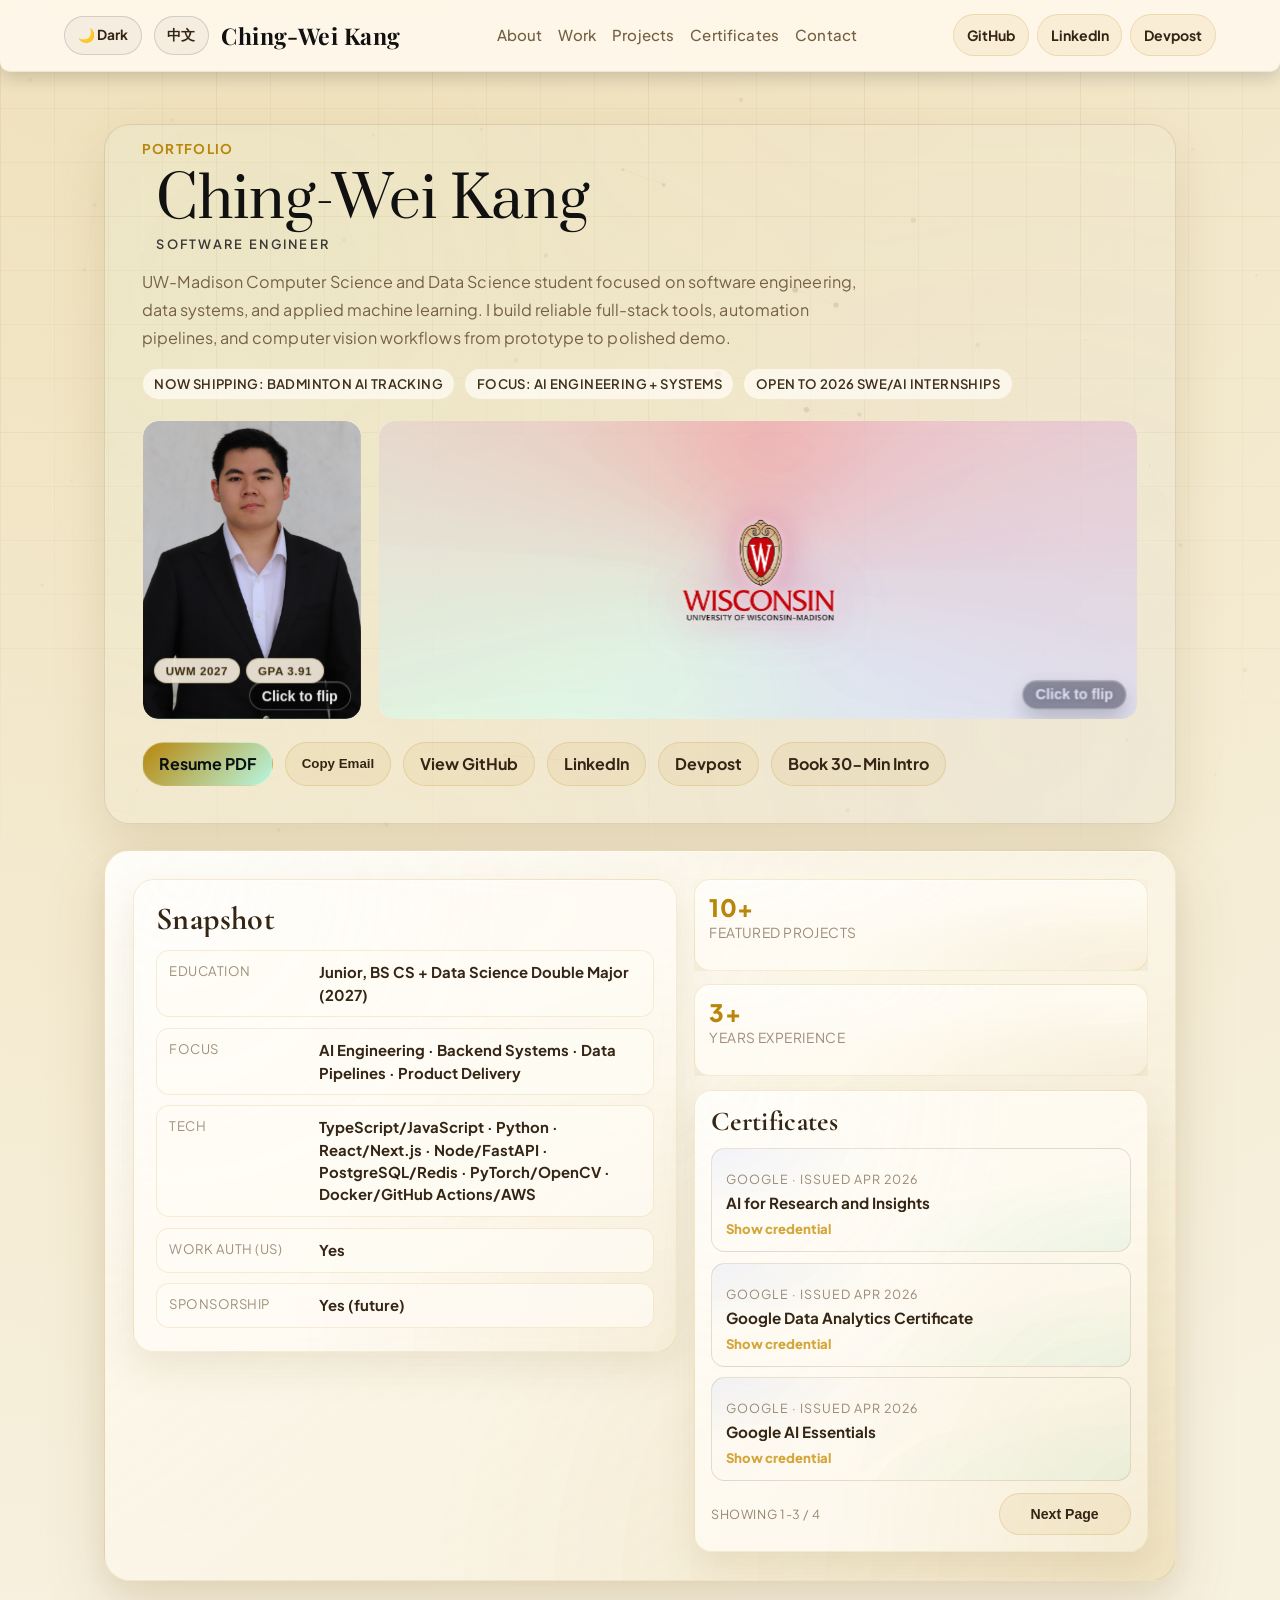
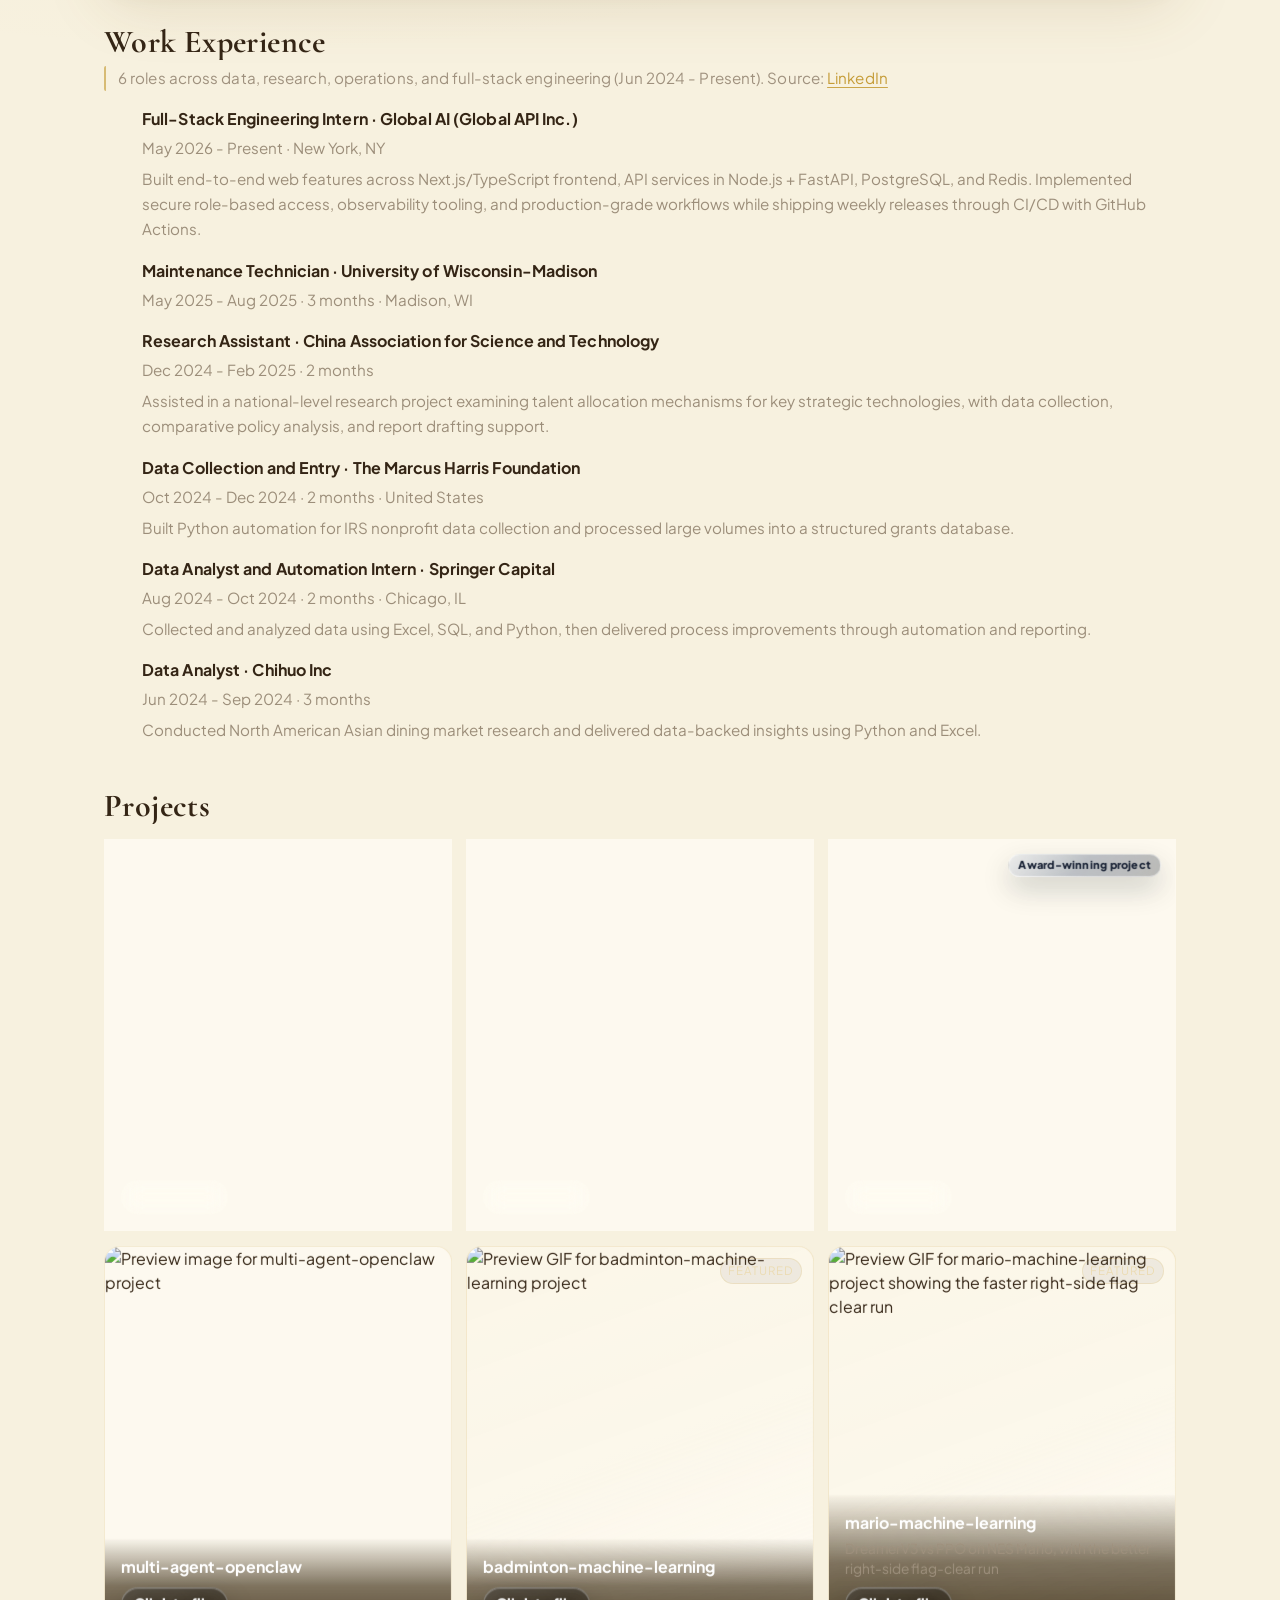
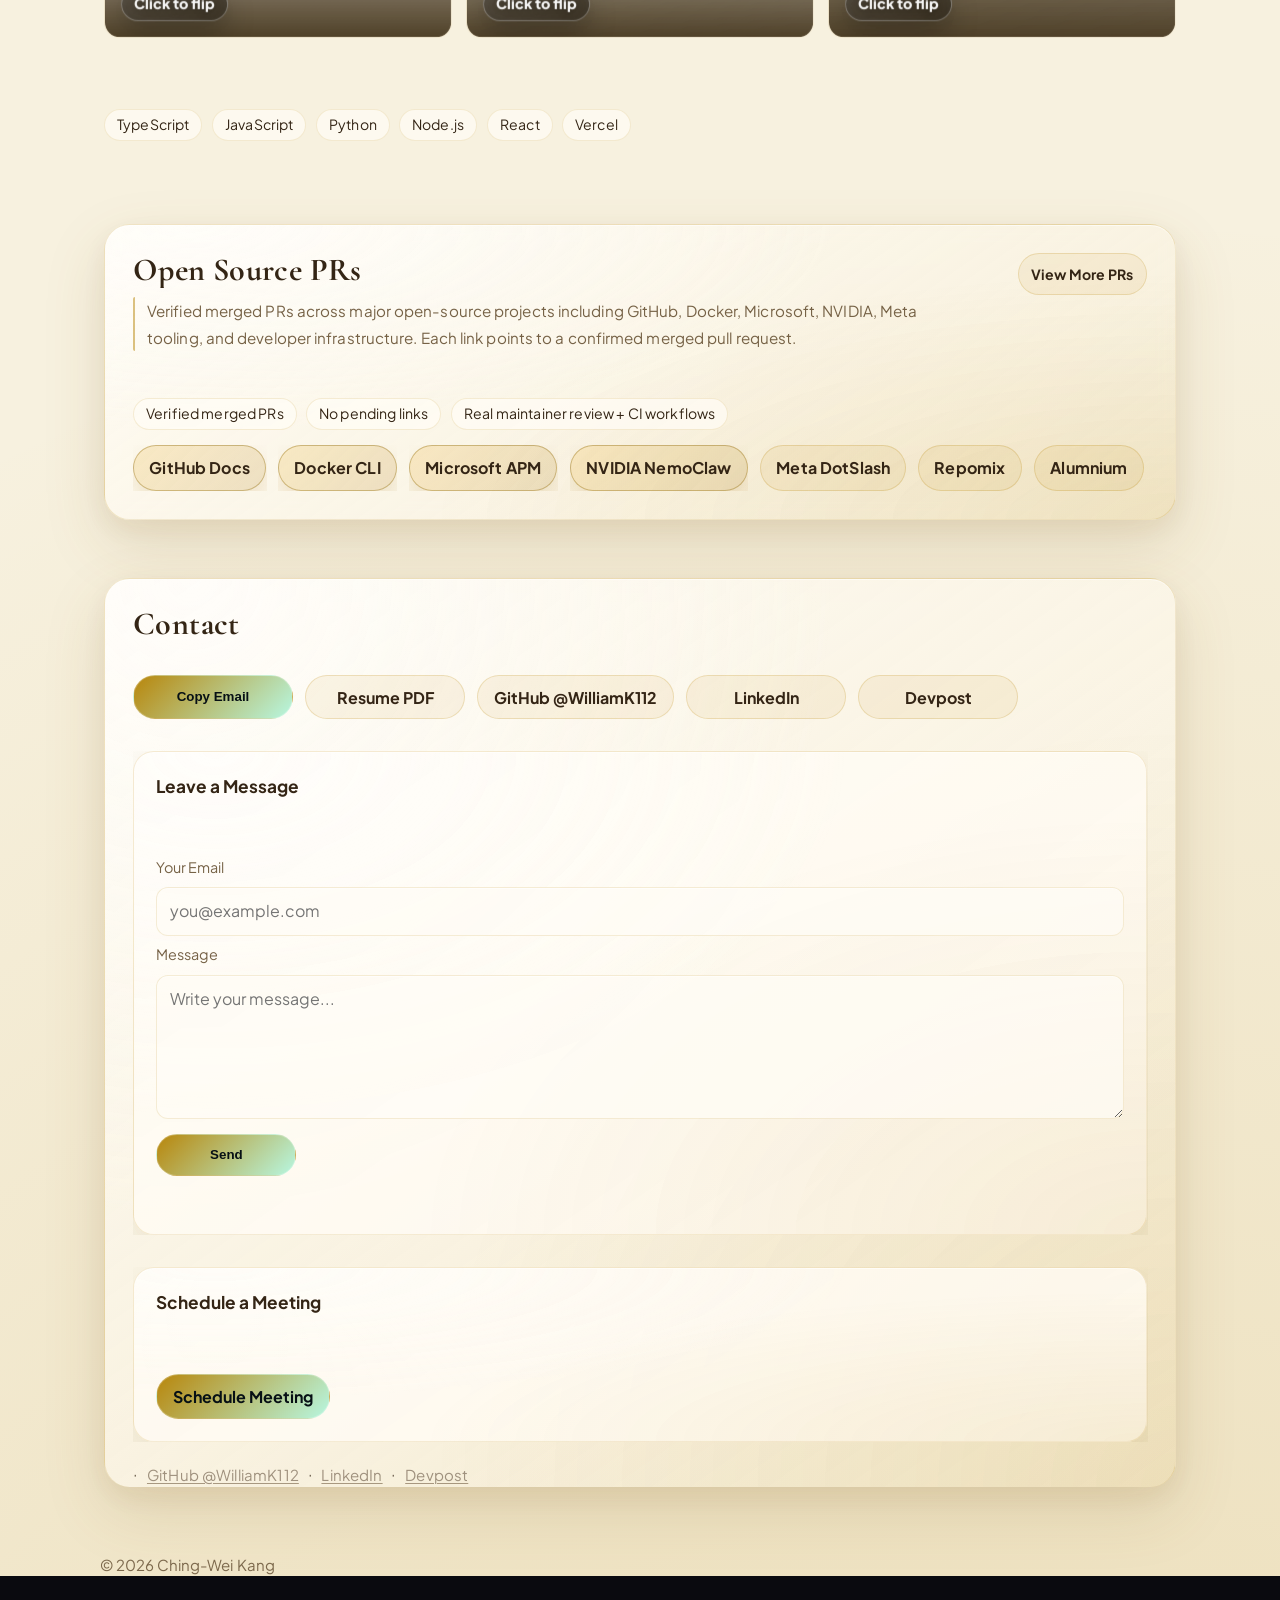
==== commit 0ad85004: "Refine portfolio map and interactions" ====
--- a/index.html
+++ b/index.html
@@ -27,6 +27,16 @@
       place-items: center;
       background: #000;
     }
+    .entry-mask-intro video,
+    .entry-mask-title-wrap {
+      opacity: 0;
+      visibility: hidden;
+    }
+    .entry-mask-intro.is-video-ready video,
+    .entry-mask-intro.is-video-ready .entry-mask-title-wrap {
+      opacity: 1;
+      visibility: visible;
+    }
   </style>
   <script>
     (function setupEntryLightMode() {
@@ -50,8 +60,8 @@
     <link rel="preconnect" href="https://fonts.googleapis.com">
     <link rel="preconnect" href="https://fonts.gstatic.com" crossorigin>
     <link href="https://fonts.googleapis.com/css2?family=Cormorant+Garamond:ital,wght@0,600;0,700;1,600;1,700&family=DM+Serif+Display:ital@0;1&family=Fraunces:opsz,wght@9..144,600;9..144,700&family=Plus+Jakarta+Sans:wght@400;500;700&family=Prata&family=Playfair+Display:wght@600;700&display=swap" rel="stylesheet">
-    <link rel="stylesheet" href="styles.css?v=entry-rise-early-cut-2">
-    <script defer src="script.js?v=entry-rise-early-cut-2"></script>
+    <link rel="stylesheet" href="styles.css?v=profile-map-radius-tight-1">
+    <script defer src="script.js?v=profile-map-radius-tight-1"></script>
 </head>
 <body>
     <div class="noise" aria-hidden="true"></div>
@@ -62,12 +72,10 @@
     <div class="entry-mask-intro" data-entry-intro aria-hidden="true">
         <div class="entry-mask-title-wrap">
             <video class="entry-wordmark-glow" data-entry-glow-video muted playsinline preload="auto" poster="assets/gemini-intro/entry-black-poster.png">
-                <source src="assets/gemini-intro/ching-wei-kang-art-serif-intro-1s-alpha.webm?v=lossless-final-hold-1" type="video/webm">
-                <source src="assets/gemini-intro/ching-wei-kang-art-serif-intro-05.mp4?v=lossless-final-hold-1" type="video/mp4">
+                <source src="assets/gemini-intro/ching-wei-kang-art-serif-intro-1s-alpha.webm?v=entry-clean-1" type="video/webm">
             </video>
             <video class="entry-wordmark" data-entry-video muted playsinline preload="auto" poster="assets/gemini-intro/entry-black-poster.png">
-                <source src="assets/gemini-intro/ching-wei-kang-art-serif-intro-1s-alpha.webm?v=lossless-final-hold-1" type="video/webm">
-                <source src="assets/gemini-intro/ching-wei-kang-art-serif-intro-05.mp4?v=lossless-final-hold-1" type="video/mp4">
+                <source src="assets/gemini-intro/ching-wei-kang-art-serif-intro-1s-alpha.webm?v=entry-clean-1" type="video/webm">
             </video>
         </div>
     </div>
@@ -109,7 +117,7 @@
             </div>
             <div class="hero-visuals">
                 <figure class="portrait-frame">
-                    <button class="profile-flip-card" type="button" data-flip-card aria-pressed="false" aria-label="Flip to view personal information">
+                    <button class="profile-flip-card profile-proximity-card" type="button" data-flip-card aria-pressed="false" aria-label="Flip to view personal information">
                         <div class="profile-flip-inner">
                             <div class="profile-flip-face profile-flip-front">
                                 <img src="assets/William_Kang-9c2f39ca-aa59-4956-8969-b7e0fa9d303a.png" alt="Portrait of Ching-Wei Kang in a black suit">
@@ -120,7 +128,16 @@
                                 <span class="profile-flip-hint" data-i18n="flipHint">Click to flip</span>
                             </div>
                             <div class="profile-flip-face profile-flip-back">
-                                <img class="profile-origin-bg" src="assets/taiwan-dot-personal-bg.svg?v=taipei-dot-label-1" alt="" aria-hidden="true">
+                                <img class="profile-origin-bg" src="assets/taiwan-dot-personal-bg.svg?v=taiwan-clipped-dots-1" alt="" aria-hidden="true">
+                                <span class="profile-origin-dot-field" data-taiwan-dot-field aria-hidden="true">
+                                    <span class="profile-taipei-marker" aria-hidden="true">
+                                        <span class="profile-taipei-dot"></span>
+                                        <span class="profile-taipei-label">
+                                            <span>Taipei, Taiwan</span>
+                                            <span>台北 · 台湾</span>
+                                        </span>
+                                    </span>
+                                </span>
                                 <strong class="profile-mini-title" data-i18n="profileSnapshotTitle">Personal Info</strong>
                                 <span class="profile-mini-line" data-i18n="profileName">Ching-Wei (William) Kang</span>
                                 <span class="profile-mini-line" data-i18n="profileSchool">Junior, UW-Madison</span>
@@ -168,8 +185,8 @@
             </div>
         </section>
 
-        <section id="about" class="grid-2">
-            <article class="card">
+        <section id="about" class="grid-2 section-3d-board">
+            <article class="card section-3d-subpanel">
                 <h2 data-i18n="snapshotTitle">Snapshot</h2>
                 <div class="recruiter-snapshot">
                     <ul>
@@ -452,7 +469,7 @@
             </div>
         </section>
 
-        <section id="open-source" class="card open-source-section">
+        <section id="open-source" class="card open-source-section section-3d-board">
             <div class="section-heading-row">
                 <div>
                     <h2 data-i18n="openSourceTitle">Open Source PRs</h2>
@@ -558,7 +575,7 @@
             </div>
         </section>
 
-        <section id="contact" class="contact">
+        <section id="contact" class="contact section-3d-board">
             <h2 data-i18n="contactTitle">Contact</h2>
             <div class="contact-actions">
                 <button type="button" class="btn copy-email-btn" data-copy-email="ckang53@wisc.edu" data-i18n="contactEmail">Copy Email</button>
@@ -567,7 +584,7 @@
                 <a href="https://www.linkedin.com/in/kcw2027/" class="btn btn-ghost" target="_blank" rel="noopener noreferrer" data-i18n="contactLinkedIn">LinkedIn</a>
                 <a href="https://devpost.com/ckang53" class="btn btn-ghost" target="_blank" rel="noopener noreferrer" data-i18n="contactDevpost">Devpost</a>
             </div>
-            <article class="card message-board">
+            <article class="card message-board section-3d-subpanel">
                 <h3 data-i18n="messageTitle">Leave a Message</h3>
                 <p data-i18n="messageDesc">Open to software engineering internships and project collaboration. End a quick message and I'll follow up.</p>
                 <form class="message-form" novalidate>
@@ -579,7 +596,7 @@
                     <p id="form-status" class="form-status" role="status" aria-live="polite"></p>
                 </form>
             </article>
-            <article class="card meeting-card">
+            <article class="card meeting-card section-3d-subpanel">
                 <h3 data-i18n="meetingTitle">Schedule a Meeting</h3>
                 <p data-i18n="meetingDesc">Book a 30-minute meeting directly on my calendar.</p>
                 <div class="meeting-actions">
--- a/styles.css
+++ b/styles.css
@@ -207,6 +207,14 @@
   justify-items: center;
   transform: translate3d(0, 4px, 0);
   overflow: visible;
+  opacity: 0;
+  visibility: hidden;
+  transition: opacity 120ms ease;
+}
+
+.entry-mask-intro.is-video-ready .entry-mask-title-wrap {
+  opacity: 1;
+  visibility: visible;
 }
 
 html[data-entry-light="round"] .entry-mask-intro {
@@ -415,13 +423,19 @@
   height: auto;
   border: 0;
   background: transparent;
-  opacity: 1;
+  opacity: 0;
+  visibility: hidden;
   filter:
     brightness(1.26)
     contrast(1.04)
     drop-shadow(0 0 18px rgba(236, 243, 255, 0.28))
     drop-shadow(0 0 46px rgba(184, 203, 238, 0.16))
     drop-shadow(0 24px 54px rgba(0, 0, 0, 0.34));
+}
+
+.entry-mask-intro.is-video-ready .entry-wordmark {
+  opacity: 1;
+  visibility: visible;
 }
 
 .entry-wordmark-glow {
@@ -444,6 +458,10 @@
     saturate(0.65)
     drop-shadow(0 0 28px rgba(234, 242, 255, 0.34))
     drop-shadow(0 0 72px rgba(162, 184, 226, 0.22));
+}
+
+.entry-mask-intro.is-video-ready .entry-wordmark-glow {
+  visibility: visible;
 }
 
 html[data-entry-light="curve"] .entry-wordmark-glow {
@@ -920,6 +938,13 @@
   position: relative;
   height: 300px;
 }
+.portrait-frame {
+  width: min(100%, 220px);
+  justify-self: start;
+}
+.uw-logo-showcase {
+  min-width: 0;
+}
 .portrait-frame img {
   width: 100%;
   height: 100%;
@@ -965,6 +990,29 @@
   cursor: pointer;
   perspective: 1200px;
 }
+.portrait-frame .profile-flip-card,
+.uw-logo-showcase .uw-flip-card {
+  max-width: 100%;
+  max-height: 100%;
+  transform: none;
+}
+.profile-proximity-card {
+  --profile-map-opacity: 0.6;
+  --profile-map-scale: 1;
+  --profile-map-x: 0px;
+  --profile-map-y: 0px;
+  --profile-map-filter: saturate(1) contrast(1);
+  --taipei-dot-scale: 1;
+  --taipei-ring-scale: 0.72;
+  --taipei-glow-opacity: 0.28;
+  --taipei-label-opacity: 0.88;
+  --taipei-label-scale: 1;
+  --taipei-line-scale: 1;
+}
+.profile-proximity-card:focus-visible {
+  outline: 2px solid color-mix(in srgb, var(--accent) 70%, white 30%);
+  outline-offset: 4px;
+}
 .profile-flip-inner {
   width: 100%;
   height: 100%;
@@ -1023,8 +1071,226 @@
   width: 100%;
   height: 100%;
   object-fit: cover;
-  opacity: 0.6;
+  opacity: var(--profile-map-opacity, 0.6);
   pointer-events: none;
+  transition: opacity 0.22s ease, filter 0.22s ease;
+  will-change: opacity, filter;
+}
+.profile-origin-map {
+  position: absolute;
+  inset: 0;
+  z-index: 0;
+  width: 100%;
+  height: 100%;
+  object-fit: cover;
+  opacity: var(--profile-map-opacity, 0.6);
+  pointer-events: none;
+  transform:
+    translate3d(var(--profile-map-x, 0px), var(--profile-map-y, 0px), 0)
+    scale(var(--profile-map-scale, 1));
+  transform-origin: 76% 55%;
+  filter: var(--profile-map-filter);
+  transition:
+    opacity 0.24s ease,
+    filter 0.24s ease,
+    transform 0.26s cubic-bezier(.2, .8, .2, 1);
+  will-change: transform, opacity, filter;
+}
+.profile-origin-dot-field {
+  position: absolute;
+  right: -0.1rem;
+  top: 1.15rem;
+  z-index: 0;
+  width: clamp(9.6rem, 72%, 13.6rem);
+  aspect-ratio: 260 / 340;
+  height: auto;
+  opacity: var(--profile-map-opacity, 0.62);
+  pointer-events: none;
+  transform:
+    translate3d(var(--profile-map-x, 0px), var(--profile-map-y, 0px), 0)
+    scale(var(--profile-map-scale, 1));
+  transform-origin: 76% 55%;
+  filter: var(--profile-map-filter);
+  transition:
+    opacity 0.24s ease,
+    filter 0.24s ease,
+    transform 0.26s cubic-bezier(.2, .8, .2, 1);
+  will-change: transform, opacity, filter;
+}
+.profile-origin-dot-field::before {
+  content: "";
+  position: absolute;
+  left: 8%;
+  top: 2%;
+  width: 88%;
+  height: 96%;
+  border-radius: 50%;
+  background:
+    radial-gradient(ellipse at 58% 46%, rgba(196, 159, 66, 0.2) 0%, rgba(196, 159, 66, 0.13) 38%, transparent 72%);
+  filter: blur(2px);
+  transform: rotate(12deg);
+  opacity: 0.82;
+}
+.profile-origin-dot-svg {
+  position: absolute;
+  inset: 0;
+  z-index: 1;
+  width: 100%;
+  height: 100%;
+  overflow: visible;
+}
+.profile-map-dot {
+  position: absolute;
+  left: calc(var(--dot-x) * 1%);
+  top: calc(var(--dot-y) * 1%);
+  z-index: 1;
+  width: 0.43rem;
+  height: 0.43rem;
+  border-radius: 50%;
+  background: rgba(22, 19, 15, 0.72);
+  box-shadow:
+    0 1px 1px rgba(255, 255, 255, 0.18) inset,
+    0 2px 5px rgba(62, 45, 20, 0.08);
+  opacity: var(--dot-opacity, 0.9);
+  transform:
+    translate(-50%, -50%)
+    scale(var(--dot-scale, 1));
+  transform-origin: center;
+  transition:
+    opacity 0.18s ease,
+    background-color 0.18s ease,
+    box-shadow 0.18s ease,
+    transform 0.2s cubic-bezier(.16, .9, .2, 1);
+  will-change: transform, opacity;
+}
+.profile-map-dot.is-taipei {
+  background: #d82032;
+  box-shadow:
+    0 0 0 1px rgba(255, 246, 232, 0.95),
+    0 0 16px rgba(216, 32, 50, var(--taipei-glow-opacity, 0.34));
+  opacity: 0.98;
+}
+.profile-proximity-card.is-profile-proximity-active .profile-map-dot {
+  transition-duration: 0.08s, 0.08s, 0.08s, 0.12s;
+}
+.profile-origin-dot-svg .profile-map-dot {
+  position: static;
+  width: auto;
+  height: auto;
+  border-radius: 0;
+  fill: rgba(22, 19, 15, 0.72);
+  background: none;
+  box-shadow: none;
+  opacity: var(--dot-opacity, 0.9);
+  transform: scale(var(--dot-scale, 1));
+  transform-box: fill-box;
+  transform-origin: center;
+  transition:
+    opacity 0.18s ease,
+    fill 0.18s ease,
+    transform 0.2s cubic-bezier(.16, .9, .2, 1);
+  will-change: transform, opacity;
+}
+.profile-origin-dot-svg .profile-map-dot.is-taipei {
+  fill: #d82032;
+  filter: drop-shadow(0 0 5px rgba(216, 32, 50, var(--taipei-glow-opacity, 0.4)));
+}
+.profile-taipei-marker {
+  position: absolute;
+  left: 79%;
+  top: 27.7%;
+  z-index: 3;
+  width: 0;
+  height: 0;
+  pointer-events: none;
+  transform: translate(-50%, -50%);
+}
+.profile-taipei-marker::before {
+  content: "";
+  position: absolute;
+  left: 50%;
+  top: 50%;
+  width: 1.05rem;
+  height: 1.05rem;
+  border-radius: 50%;
+  background:
+    radial-gradient(circle, rgba(255, 230, 218, 0.78), rgba(216, 32, 50, 0.2) 45%, transparent 72%);
+  opacity: var(--taipei-glow-opacity);
+  transform: translate(-50%, -50%) scale(var(--taipei-ring-scale));
+  transition: opacity 0.2s ease, transform 0.22s cubic-bezier(.2, .8, .2, 1);
+}
+.profile-taipei-marker::after {
+  content: "";
+  position: absolute;
+  right: 0.5rem;
+  top: 0.02rem;
+  width: 2.35rem;
+  height: 1px;
+  background: linear-gradient(90deg, transparent, rgba(124, 28, 28, 0.42), rgba(124, 28, 28, 0.78));
+  opacity: 0.58;
+  transform: scaleX(var(--taipei-line-scale));
+  transform-origin: right center;
+  transition: opacity 0.2s ease, transform 0.22s cubic-bezier(.2, .8, .2, 1);
+}
+.profile-taipei-dot {
+  display: none;
+  position: absolute;
+  left: 50%;
+  top: 50%;
+  width: 0.64rem;
+  height: 0.64rem;
+  border-radius: 50%;
+  background: #d82032;
+  border: 1px solid rgba(255, 246, 232, 0.92);
+  box-shadow:
+    0 0 0 1px rgba(95, 16, 21, 0.08),
+    0 0 14px rgba(216, 32, 50, var(--taipei-glow-opacity));
+  transform: translate(-50%, -50%) scale(var(--taipei-dot-scale));
+  transition: transform 0.2s cubic-bezier(.2, .8, .2, 1), box-shadow 0.2s ease;
+}
+.profile-taipei-label {
+  position: absolute;
+  right: 1.42rem;
+  top: -1rem;
+  display: grid;
+  gap: 0.08rem;
+  white-space: nowrap;
+  min-width: 4.7rem;
+  padding: 0.24rem 0.36rem 0.26rem;
+  border-radius: 0.44rem;
+  border: 1px solid rgba(139, 29, 29, 0.16);
+  background: linear-gradient(135deg, rgba(255, 249, 235, 0.78), rgba(255, 241, 219, 0.5));
+  box-shadow:
+    0 6px 16px rgba(83, 56, 20, 0.08),
+    inset 0 1px 0 rgba(255, 255, 255, 0.5);
+  color: #7b1b1b;
+  text-align: right;
+  text-shadow: 0 1px 4px rgba(255, 248, 232, 0.68);
+  opacity: var(--taipei-label-opacity);
+  transform: translateY(var(--taipei-label-y, 0px)) scale(var(--taipei-label-scale));
+  transform-origin: right center;
+  transition:
+    opacity 0.2s ease,
+    transform 0.22s cubic-bezier(.2, .8, .2, 1),
+    border-color 0.2s ease,
+    background 0.2s ease;
+}
+.profile-taipei-label span:first-child {
+  font-size: 0.47rem;
+  font-weight: 900;
+  letter-spacing: 0.03em;
+  line-height: 1;
+}
+.profile-taipei-label span:last-child {
+  font-size: 0.5rem;
+  font-weight: 900;
+  letter-spacing: 0.08em;
+  line-height: 1;
+}
+.profile-proximity-card.is-profile-proximity-active .profile-taipei-label {
+  color: #731717;
+  border-color: rgba(139, 29, 29, 0.25);
+  background: linear-gradient(135deg, rgba(255, 247, 230, 0.92), rgba(255, 233, 218, 0.72));
 }
 .profile-mini-link {
   position: absolute;
@@ -1043,16 +1309,36 @@
   color: #bff9e7;
   text-decoration-color: #bff9e7;
 }
+
+@media (prefers-reduced-motion: reduce) {
+  .profile-origin-bg,
+  .profile-origin-map,
+  .profile-origin-dot-field,
+  .profile-map-dot,
+  .profile-taipei-dot,
+  .profile-taipei-marker::before,
+  .profile-taipei-marker::after,
+  .profile-taipei-label {
+    transition: none;
+  }
+}
 .profile-flip-hint {
   position: absolute;
   right: 0.62rem;
   bottom: 0.58rem;
-  font-size: 0.72rem;
-  color: color-mix(in srgb, var(--muted) 78%, white 22%);
-  border: 1px solid var(--line);
+  font-size: 0.88rem;
+  font-weight: 850;
+  color: rgba(255, 255, 255, 0.96);
+  border: 1px solid rgba(255, 255, 255, 0.28);
   border-radius: 999px;
-  padding: 0.16rem 0.5rem;
-  background: rgba(0, 0, 0, 0.22);
+  padding: 0.34rem 0.76rem;
+  background: rgba(0, 0, 0, 0.48);
+  box-shadow:
+    0 10px 22px rgba(0, 0, 0, 0.26),
+    inset 0 1px 0 rgba(255, 255, 255, 0.18);
+  -webkit-backdrop-filter: blur(10px) saturate(128%);
+  backdrop-filter: blur(10px) saturate(128%);
+  text-shadow: 0 1px 8px rgba(0, 0, 0, 0.32);
 }
 .uw-logo-showcase {
   display: flex;
@@ -1167,12 +1453,19 @@
   position: absolute;
   right: 0.72rem;
   bottom: 0.62rem;
-  font-size: 0.78rem;
-  color: color-mix(in srgb, var(--muted) 78%, white 22%);
-  border: 1px solid var(--line);
+  font-size: 0.9rem;
+  font-weight: 850;
+  color: rgba(255, 255, 255, 0.96);
+  border: 1px solid rgba(255, 255, 255, 0.28);
   border-radius: 999px;
-  padding: 0.2rem 0.52rem;
-  background: rgba(0, 0, 0, 0.22);
+  padding: 0.36rem 0.78rem;
+  background: rgba(0, 0, 0, 0.48);
+  box-shadow:
+    0 10px 22px rgba(0, 0, 0, 0.26),
+    inset 0 1px 0 rgba(255, 255, 255, 0.18);
+  -webkit-backdrop-filter: blur(10px) saturate(128%);
+  backdrop-filter: blur(10px) saturate(128%);
+  text-shadow: 0 1px 8px rgba(0, 0, 0, 0.32);
 }
 .uw-logo-showcase img {
   width: min(86%, 390px);
@@ -2184,12 +2477,40 @@
   will-change: transform, opacity, filter;
 }
 .project-flip-card {
+  position: relative;
   padding: 0 !important;
   background: transparent !important;
   border: 0 !important;
   overflow: visible;
   min-height: 392px;
   perspective: 1400px;
+}
+.project-flip-card[data-flip-mode="hover"]::after {
+  content: "Click to fix";
+  position: absolute;
+  right: 0.82rem;
+  bottom: 0.82rem;
+  z-index: 7;
+  padding: 0.36rem 0.74rem;
+  border-radius: 999px;
+  border: 1px solid rgba(255, 255, 255, 0.34);
+  background:
+    linear-gradient(135deg, rgba(255, 255, 255, 0.18), rgba(255, 255, 255, 0.06)),
+    rgba(10, 10, 14, 0.58);
+  color: rgba(255, 255, 255, 0.96);
+  font-size: 0.82rem;
+  font-weight: 850;
+  letter-spacing: 0.01em;
+  line-height: 1;
+  pointer-events: none;
+  -webkit-backdrop-filter: blur(12px) saturate(132%);
+  backdrop-filter: blur(12px) saturate(132%);
+  box-shadow:
+    0 14px 32px rgba(0, 0, 0, 0.34),
+    0 0 24px rgba(255, 255, 255, 0.12),
+    inset 0 1px 0 rgba(255, 255, 255, 0.2);
+  text-shadow: 0 1px 8px rgba(0, 0, 0, 0.35);
+  animation: projectPinHintIn 220ms cubic-bezier(.2,.8,.2,1) both;
 }
 .project-flip-inner {
   position: relative;
@@ -2198,6 +2519,9 @@
   min-height: 392px;
   transform-style: preserve-3d;
   transition: transform 0.78s cubic-bezier(.2,.7,.2,1);
+}
+.project-flip-card[data-flip-mode="hover"] .project-flip-inner {
+  transition-duration: 0.58s;
 }
 .project-flip-card.is-flipped .project-flip-inner {
   transform: rotateY(180deg);
@@ -2295,12 +2619,39 @@
 .project-flip-hint {
   margin-top: 0.18rem;
   width: fit-content;
-  font-size: 0.72rem;
-  color: color-mix(in srgb, var(--muted) 82%, white 18%);
-  border: 1px solid color-mix(in srgb, var(--line) 78%, white 22%);
+  font-size: 0.9rem;
+  font-weight: 850;
+  color: rgba(255, 255, 255, 0.97);
+  border: 1px solid rgba(255, 255, 255, 0.3);
   border-radius: 999px;
-  padding: 0.18rem 0.5rem;
-  background: rgba(0,0,0,0.2);
+  padding: 0.34rem 0.76rem;
+  background:
+    linear-gradient(135deg, rgba(255, 255, 255, 0.13), rgba(255, 255, 255, 0.04)),
+    rgba(0, 0, 0, 0.46);
+  box-shadow:
+    0 12px 28px rgba(0, 0, 0, 0.28),
+    inset 0 1px 0 rgba(255, 255, 255, 0.2);
+  -webkit-backdrop-filter: blur(10px) saturate(132%);
+  backdrop-filter: blur(10px) saturate(132%);
+  text-shadow: 0 1px 8px rgba(0, 0, 0, 0.35);
+  transform: translate3d(0, 0, 0) scale(1);
+  transition:
+    border-color 0.18s ease,
+    background 0.18s ease,
+    box-shadow 0.18s ease,
+    transform 0.18s cubic-bezier(.2,.8,.2,1);
+}
+.project-flip-card:hover .project-flip-hint,
+.project-flip-card:focus-within .project-flip-hint {
+  border-color: rgba(255, 255, 255, 0.48);
+  background:
+    linear-gradient(135deg, rgba(255, 255, 255, 0.2), rgba(255, 255, 255, 0.06)),
+    rgba(0, 0, 0, 0.55);
+  box-shadow:
+    0 16px 34px rgba(0, 0, 0, 0.34),
+    0 0 22px rgba(255, 255, 255, 0.16),
+    inset 0 1px 0 rgba(255, 255, 255, 0.24);
+  transform: translate3d(0, -1px, 0) scale(1.05);
 }
 .project-award-note {
   margin: 0.25rem 0 0.4rem;
@@ -2699,9 +3050,15 @@
 .contact p { max-width: 68ch; margin-bottom: 0.25rem; text-wrap: pretty; }
 .message-board {
   margin-top: 1rem;
+  box-shadow: none;
+  backdrop-filter: none;
+  -webkit-backdrop-filter: none;
 }
 .meeting-card {
   margin-top: 1rem;
+  box-shadow: none;
+  backdrop-filter: none;
+  -webkit-backdrop-filter: none;
 }
 .message-board h3 {
   margin: 0;
@@ -2740,6 +3097,121 @@
 body[data-theme="light"] .message-form input,
 body[data-theme="light"] .message-form textarea {
   box-shadow: inset 0 1px 0 rgba(255, 255, 255, 0.48);
+}
+body[data-theme="light"] .message-board,
+body[data-theme="light"] .message-board:hover,
+body[data-theme="light"] .meeting-card,
+body[data-theme="light"] .meeting-card:hover {
+  background: rgba(255, 252, 245, 0.78);
+  border-color: rgba(184, 134, 11, 0.1);
+  box-shadow: none;
+}
+.section-3d-board {
+  position: relative;
+  isolation: isolate;
+  overflow: hidden;
+  border: 1px solid color-mix(in srgb, var(--line) 84%, rgba(255, 255, 255, 0.28));
+  border-radius: 1.6rem;
+  padding: clamp(1.2rem, 2.2vw, 1.85rem);
+  background:
+    radial-gradient(115% 130% at 12% 0%, color-mix(in srgb, var(--accent-2) 14%, transparent), transparent 54%),
+    radial-gradient(120% 135% at 90% 100%, color-mix(in srgb, var(--accent) 12%, transparent), transparent 56%),
+    linear-gradient(145deg, color-mix(in srgb, var(--panel-strong) 82%, transparent), color-mix(in srgb, var(--panel) 94%, transparent));
+  box-shadow:
+    0 24px 64px color-mix(in srgb, var(--accent) 10%, rgba(0, 0, 0, 0.18)),
+    0 10px 28px rgba(0, 0, 0, 0.12),
+    inset 0 1px 0 rgba(255, 255, 255, 0.18);
+  transform-style: preserve-3d;
+}
+
+.section-3d-board > * {
+  position: relative;
+  z-index: 1;
+}
+
+#about.section-3d-board {
+  align-items: start;
+}
+
+#work.section-3d-board,
+#projects.section-3d-board,
+#contact.section-3d-board {
+  margin-top: 2rem;
+}
+
+#contact.section-3d-board {
+  display: grid;
+  gap: 1rem;
+}
+
+.section-3d-subpanel,
+.section-3d-board .stats > div,
+#about #certificates {
+  background:
+    radial-gradient(115% 135% at 12% 0%, color-mix(in srgb, var(--accent-2) 10%, transparent), transparent 55%),
+    radial-gradient(120% 140% at 100% 100%, color-mix(in srgb, var(--accent) 10%, transparent), transparent 58%),
+    color-mix(in srgb, var(--panel-strong) 78%, transparent);
+  border-color: color-mix(in srgb, var(--line) 82%, rgba(255, 255, 255, 0.24));
+  box-shadow:
+    0 18px 44px color-mix(in srgb, var(--accent) 8%, rgba(0, 0, 0, 0.14)),
+    inset 0 1px 0 rgba(255, 255, 255, 0.2);
+  transform-style: preserve-3d;
+}
+
+.section-3d-subpanel.message-board,
+.section-3d-subpanel.meeting-card {
+  -webkit-backdrop-filter: none;
+  backdrop-filter: none;
+}
+
+.section-3d-board.spatial-card.is-spatial-active,
+.section-3d-subpanel.spatial-card.is-spatial-active,
+.section-3d-board .stats > div.spatial-card.is-spatial-active,
+#about #certificates.spatial-card.is-spatial-active {
+  box-shadow:
+    0 30px 78px color-mix(in srgb, var(--accent) 15%, rgba(0, 0, 0, 0.22)),
+    0 18px 42px color-mix(in srgb, var(--accent-2) 10%, transparent),
+    inset 0 1px 0 rgba(255, 255, 255, 0.22);
+}
+
+body[data-theme="light"] .section-3d-board {
+  border-color: rgba(184, 134, 11, 0.18);
+  background:
+    radial-gradient(120% 140% at 8% 0%, rgba(255, 255, 255, 0.58), transparent 50%),
+    radial-gradient(120% 145% at 100% 100%, rgba(184, 134, 11, 0.13), transparent 58%),
+    linear-gradient(145deg, rgba(255, 252, 245, 0.88), rgba(247, 239, 218, 0.64));
+  box-shadow:
+    0 24px 62px rgba(126, 95, 34, 0.15),
+    0 10px 28px rgba(126, 95, 34, 0.08),
+    inset 0 1px 0 rgba(255, 255, 255, 0.58);
+}
+
+body[data-theme="light"] .section-3d-subpanel,
+body[data-theme="light"] .section-3d-board .stats > div,
+body[data-theme="light"] #about #certificates,
+body[data-theme="light"] .section-3d-subpanel.message-board,
+body[data-theme="light"] .section-3d-subpanel.message-board:hover,
+body[data-theme="light"] .section-3d-subpanel.meeting-card,
+body[data-theme="light"] .section-3d-subpanel.meeting-card:hover {
+  border-color: rgba(184, 134, 11, 0.15);
+  background:
+    radial-gradient(120% 145% at 8% 0%, rgba(255, 255, 255, 0.52), transparent 52%),
+    radial-gradient(120% 145% at 100% 100%, rgba(184, 134, 11, 0.1), transparent 60%),
+    rgba(255, 252, 245, 0.82);
+  box-shadow:
+    0 16px 38px rgba(126, 95, 34, 0.12),
+    inset 0 1px 0 rgba(255, 255, 255, 0.55);
+}
+
+body[data-theme="light"] .section-3d-board.spatial-card.is-spatial-active,
+body[data-theme="light"] .section-3d-subpanel.spatial-card.is-spatial-active,
+body[data-theme="light"] .section-3d-board .stats > div.spatial-card.is-spatial-active,
+body[data-theme="light"] #about #certificates.spatial-card.is-spatial-active {
+  border-color: rgba(184, 134, 11, 0.36);
+  box-shadow:
+    0 30px 74px rgba(126, 95, 34, 0.18),
+    0 18px 44px rgba(184, 134, 11, 0.11),
+    inset 0 1px 0 rgba(255, 255, 255, 0.62);
 }
 .message-form input:focus-visible,
 .message-form textarea:focus-visible {
@@ -2968,6 +3440,17 @@
   clip-path: polygon(0 0, 24% 0, 47% 0, 72% 0, 100% 0, 100% 100%, 0 100%);
 }
 
+@keyframes projectPinHintIn {
+  0% {
+    opacity: 0;
+    transform: translate3d(0, 8px, 0) scale(0.96);
+  }
+  100% {
+    opacity: 1;
+    transform: translate3d(0, 0, 0) scale(1);
+  }
+}
+
 @media (prefers-reduced-motion: reduce) {
   *, *::before, *::after {
     animation: none !important;
@@ -3106,6 +3589,7 @@
     grid-template-columns: 1fr;
   }
   .portrait-frame {
+    width: min(100%, 280px);
     height: 360px;
   }
   .portrait-frame img {
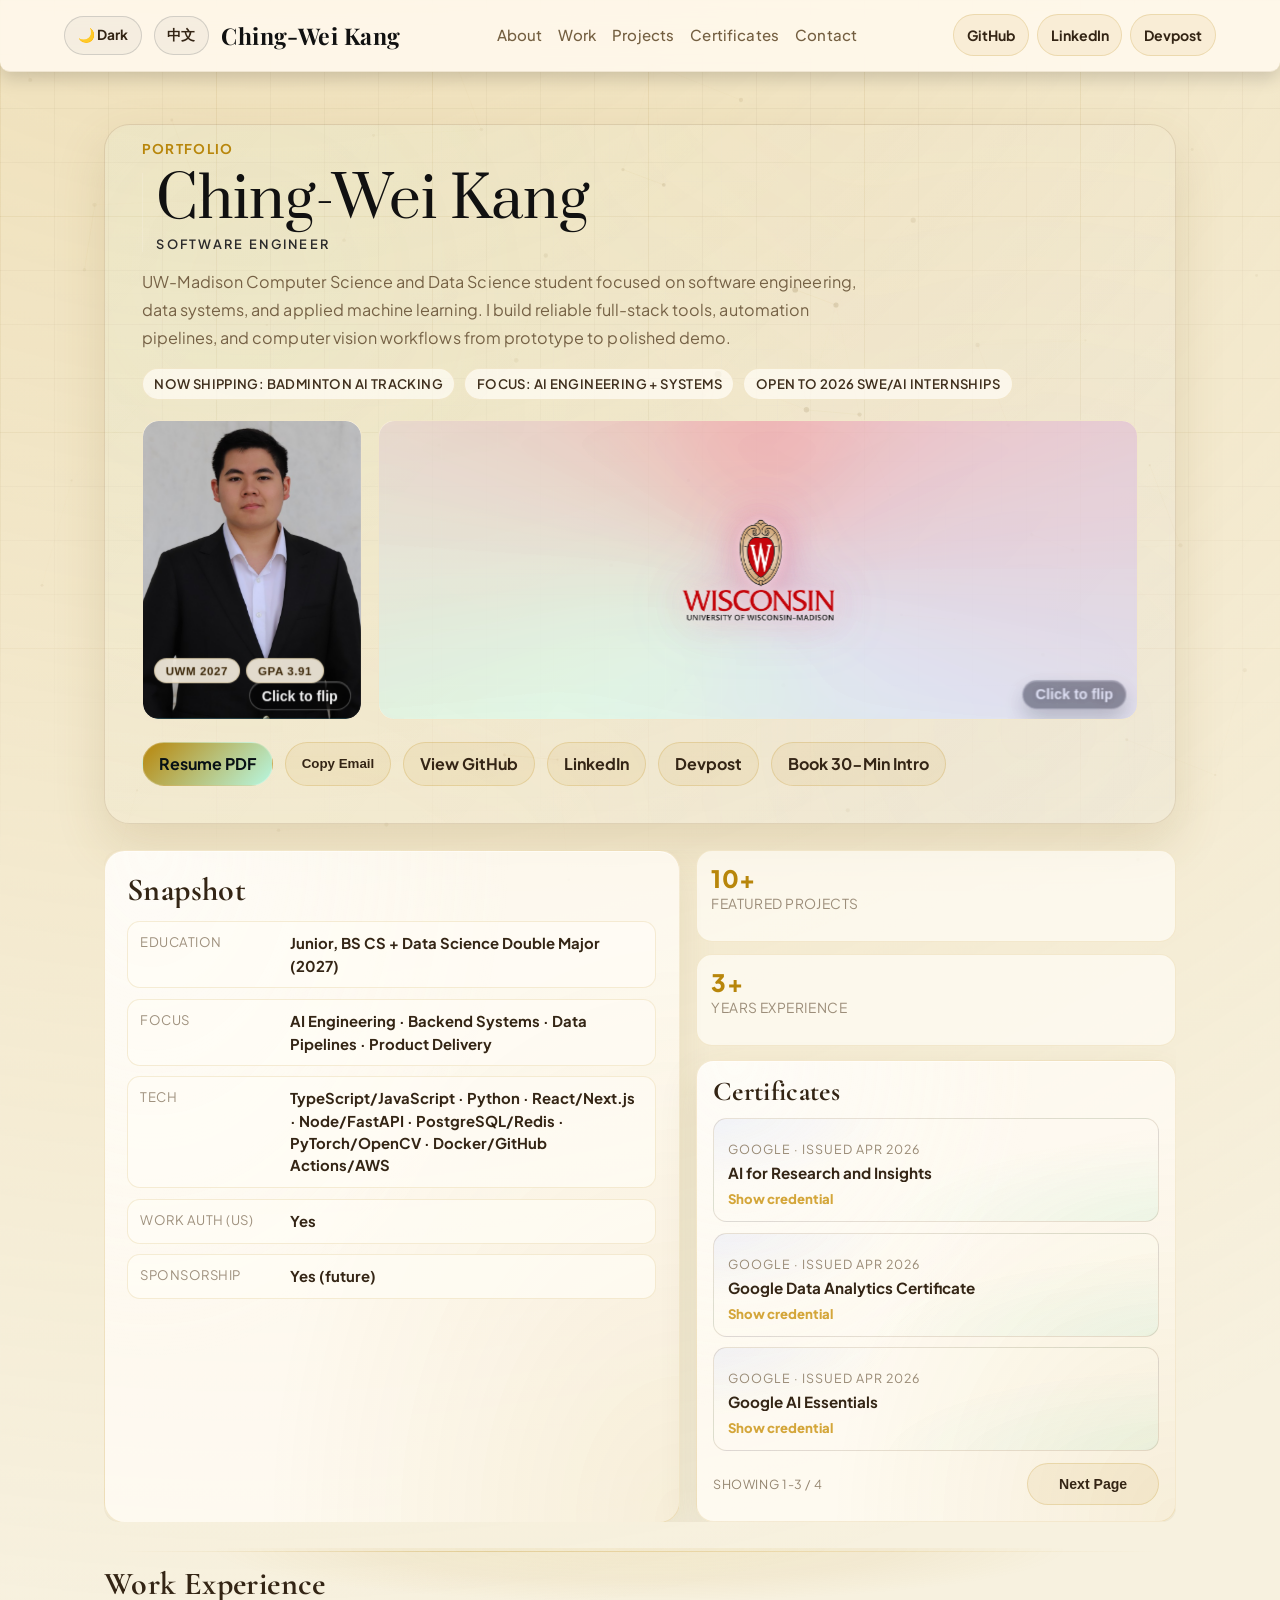
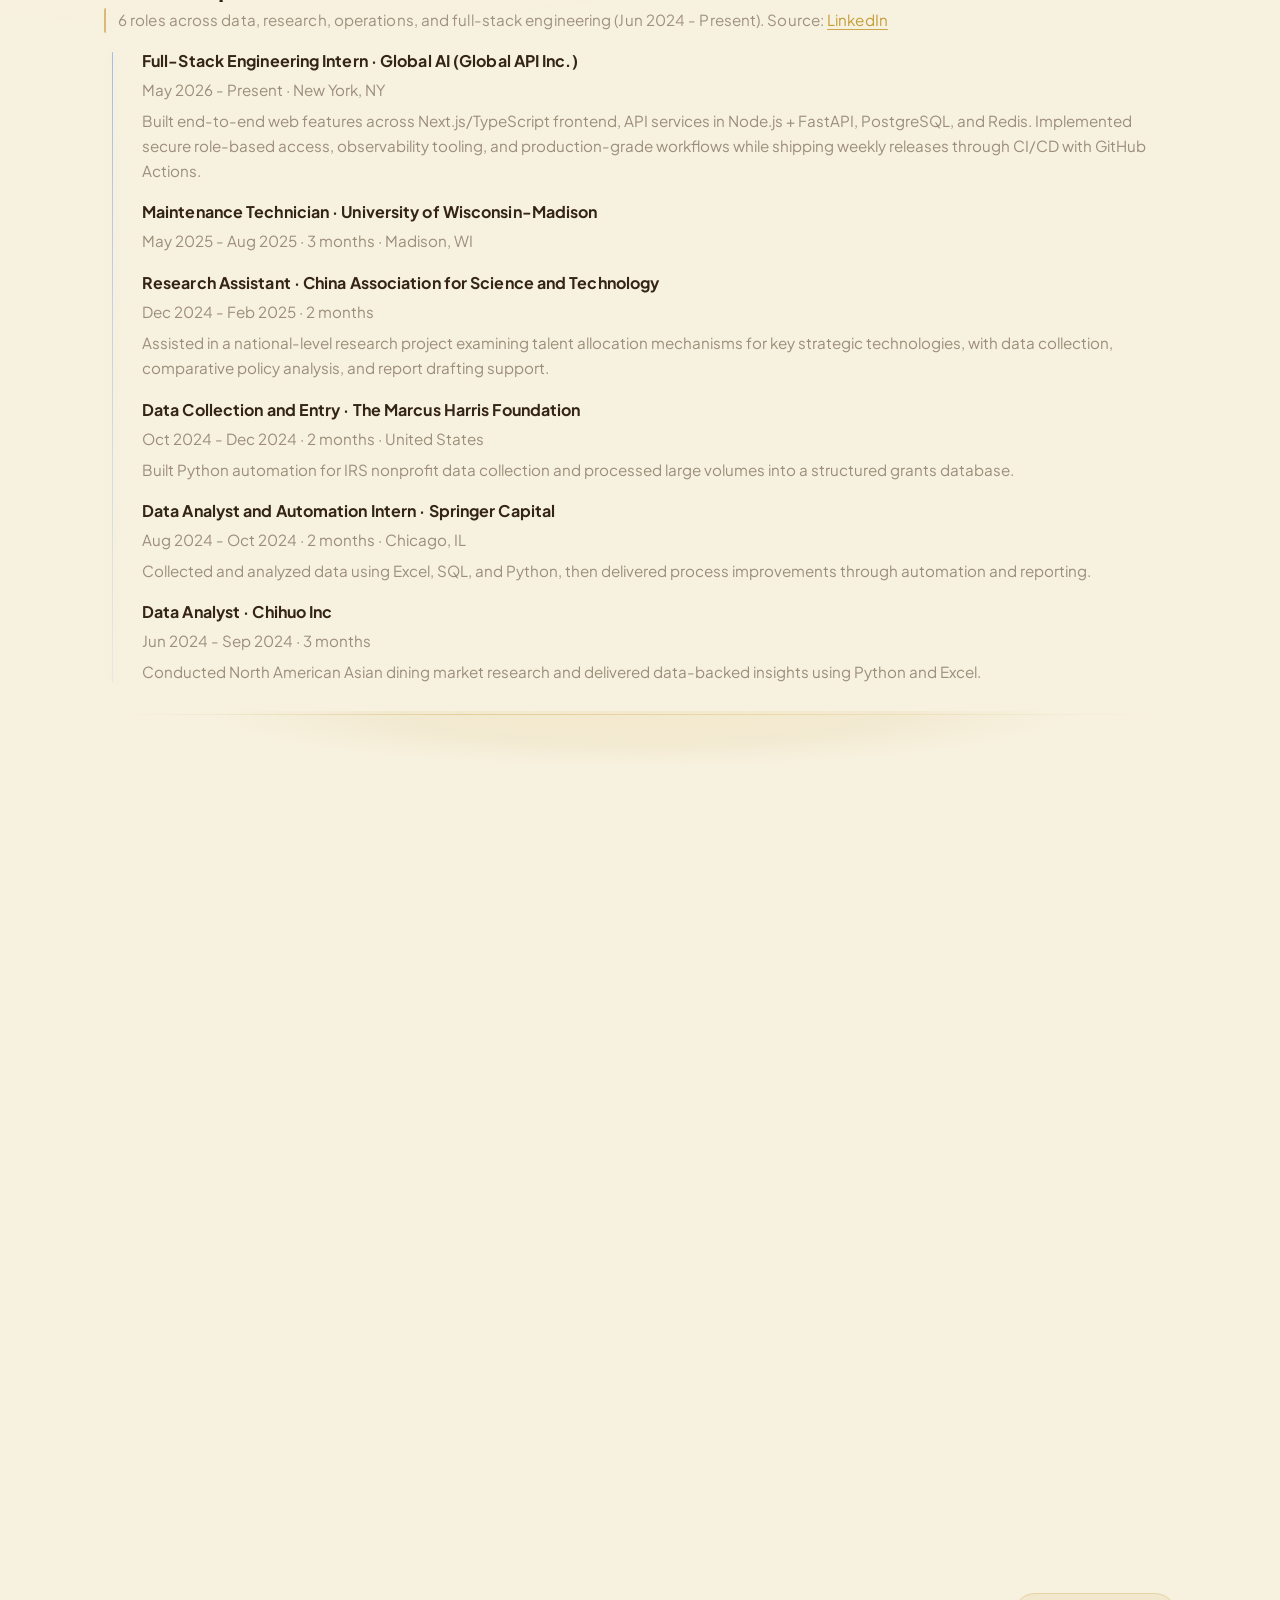
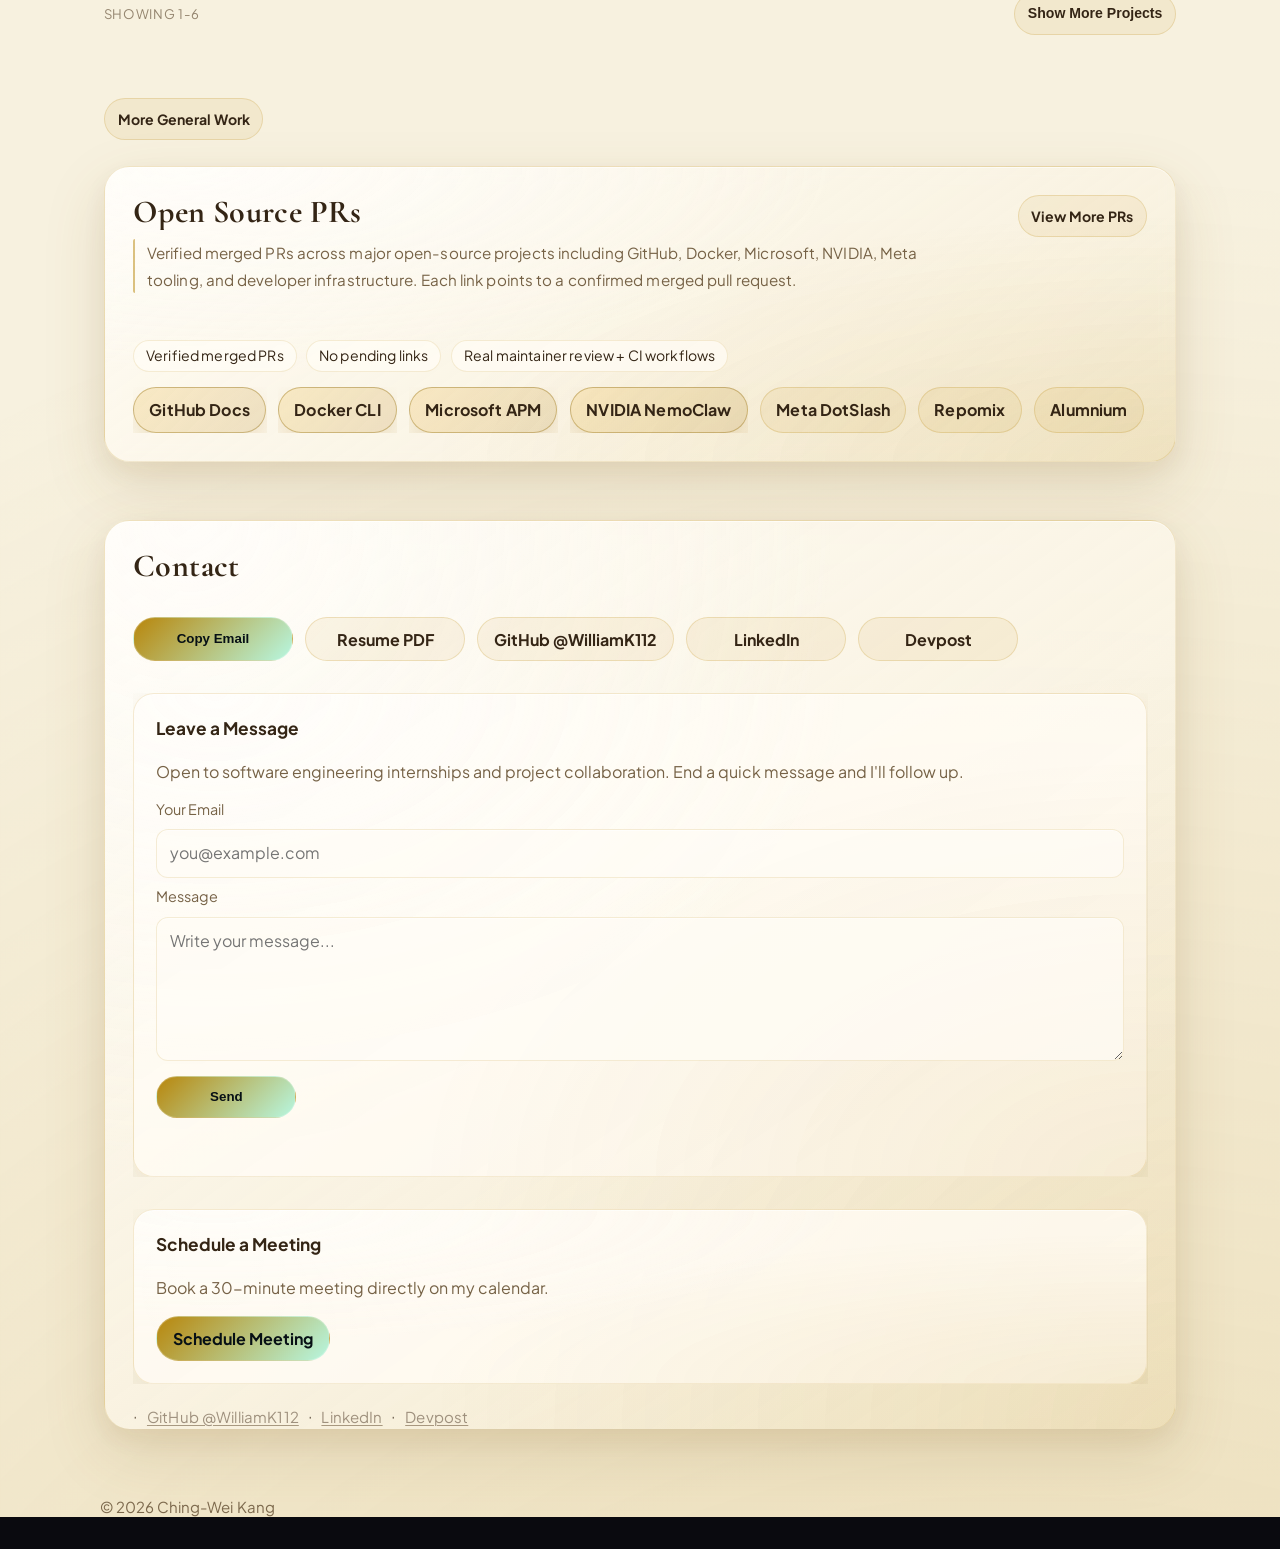
==== commit c1b1ab6c: "Polish portfolio sections and project badges" ====
--- a/index.html
+++ b/index.html
@@ -185,7 +185,7 @@
             </div>
         </section>
 
-        <section id="about" class="grid-2 section-3d-board">
+        <section id="about" class="grid-2">
             <article class="card section-3d-subpanel">
                 <h2 data-i18n="snapshotTitle">Snapshot</h2>
                 <div class="recruiter-snapshot">
@@ -276,6 +276,7 @@
                     <div class="project-flip-inner">
                         <div class="project-flip-face project-flip-front">
                             <img src="https://raw.githubusercontent.com/WilliamK112/Madhacks2025---TrustRent/main/public/Trust2-removebg-preview.png" alt="Preview image for TrustRent project">
+                            <span class="project-award-badge" data-i18n="project3AwardBadge">Award-winning project</span>
                             <div class="project-flip-overlay">
                                 <span class="project-flip-title">TrustRent</span>
                                 <span class="project-flip-hint" data-i18n="flipHint">Click to see details</span>
--- a/styles.css
+++ b/styles.css
@@ -2454,20 +2454,6 @@
   background:
     linear-gradient(160deg, rgba(137, 247, 209, 0.12), rgba(142, 167, 255, 0.07) 52%, rgba(255, 255, 255, 0.04) 100%) !important;
 }
-.project-featured::before {
-  content: "Featured";
-  position: absolute;
-  top: 0.75rem;
-  right: 0.75rem;
-  font-size: 0.72rem;
-  letter-spacing: 0.08em;
-  text-transform: uppercase;
-  padding: 0.2rem 0.45rem;
-  border-radius: 999px;
-  border: 1px solid color-mix(in srgb, var(--accent) 60%, var(--line));
-  color: var(--accent);
-  background: rgba(0,0,0,0.2);
-}
 .project-grid article:focus-within {
   border-color: color-mix(in srgb, var(--accent) 40%, var(--line));
   box-shadow: 0 0 0 2px color-mix(in srgb, var(--accent) 18%, transparent);
